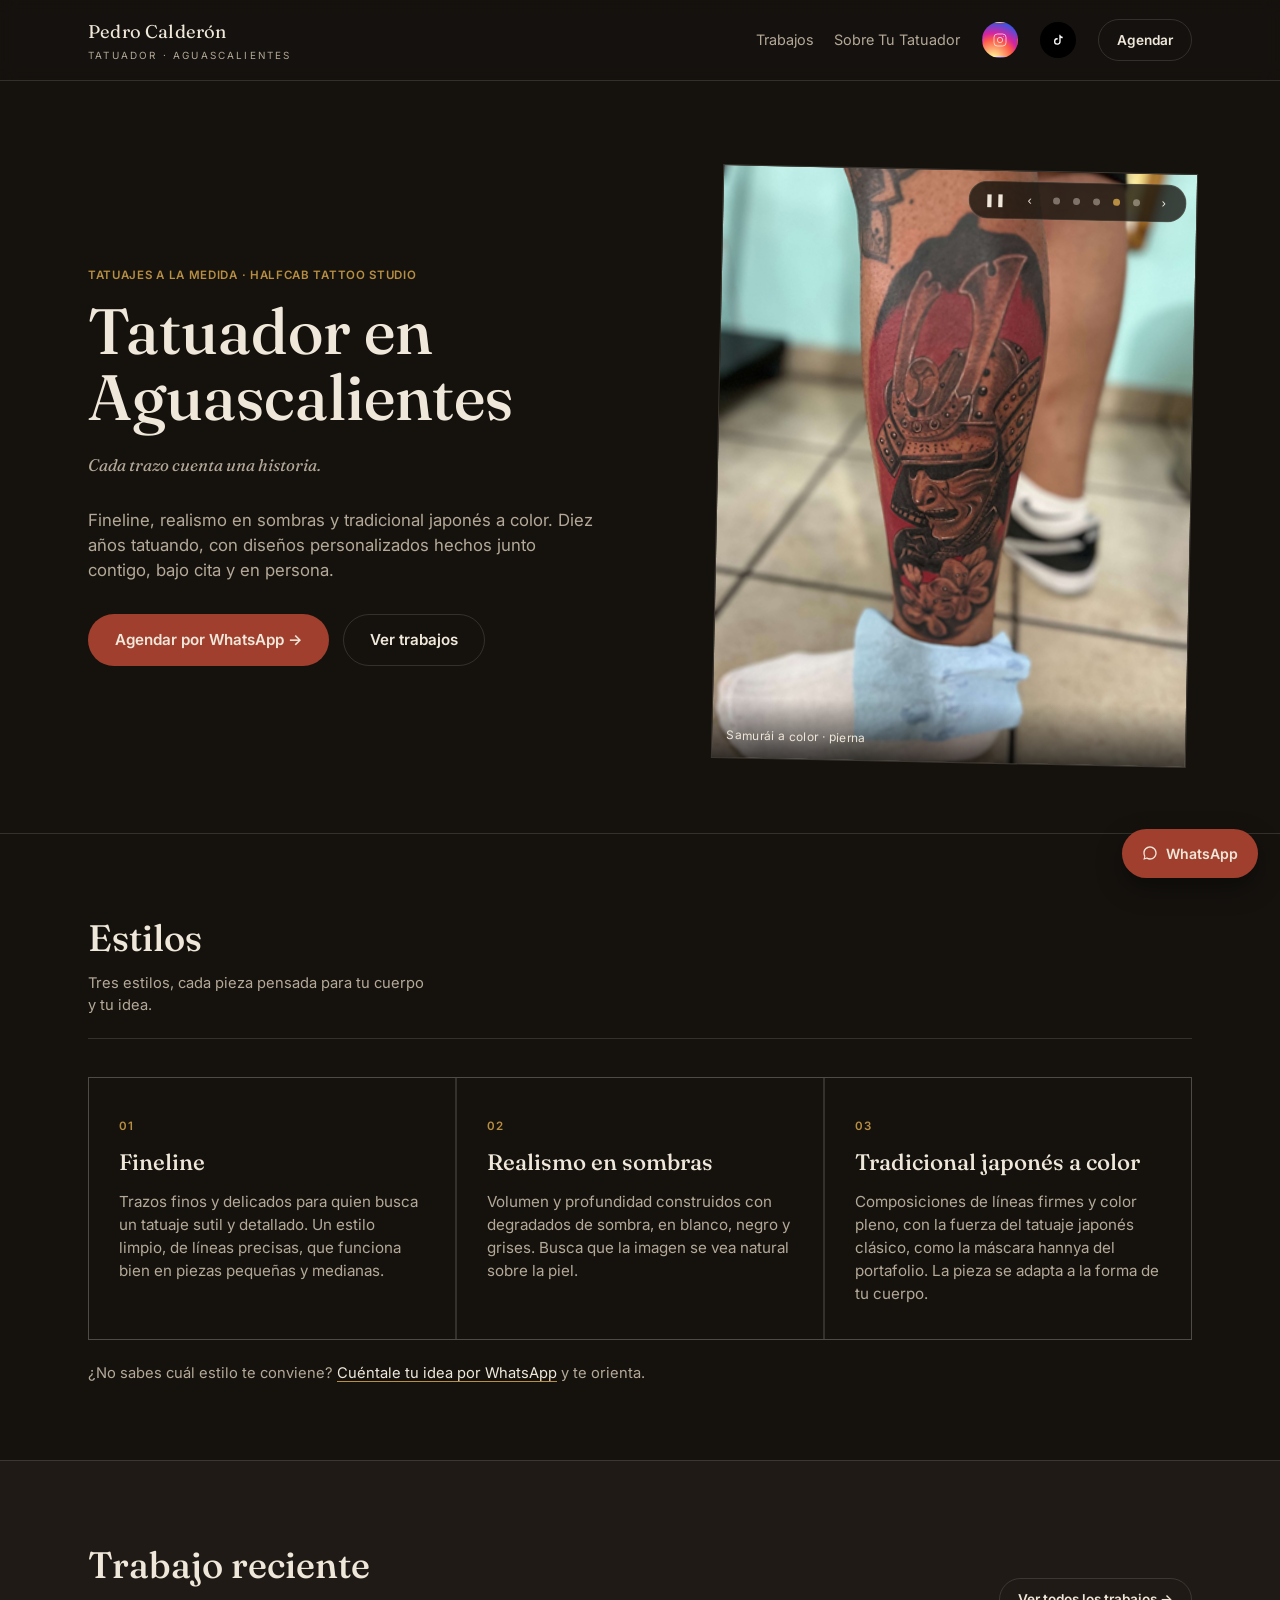
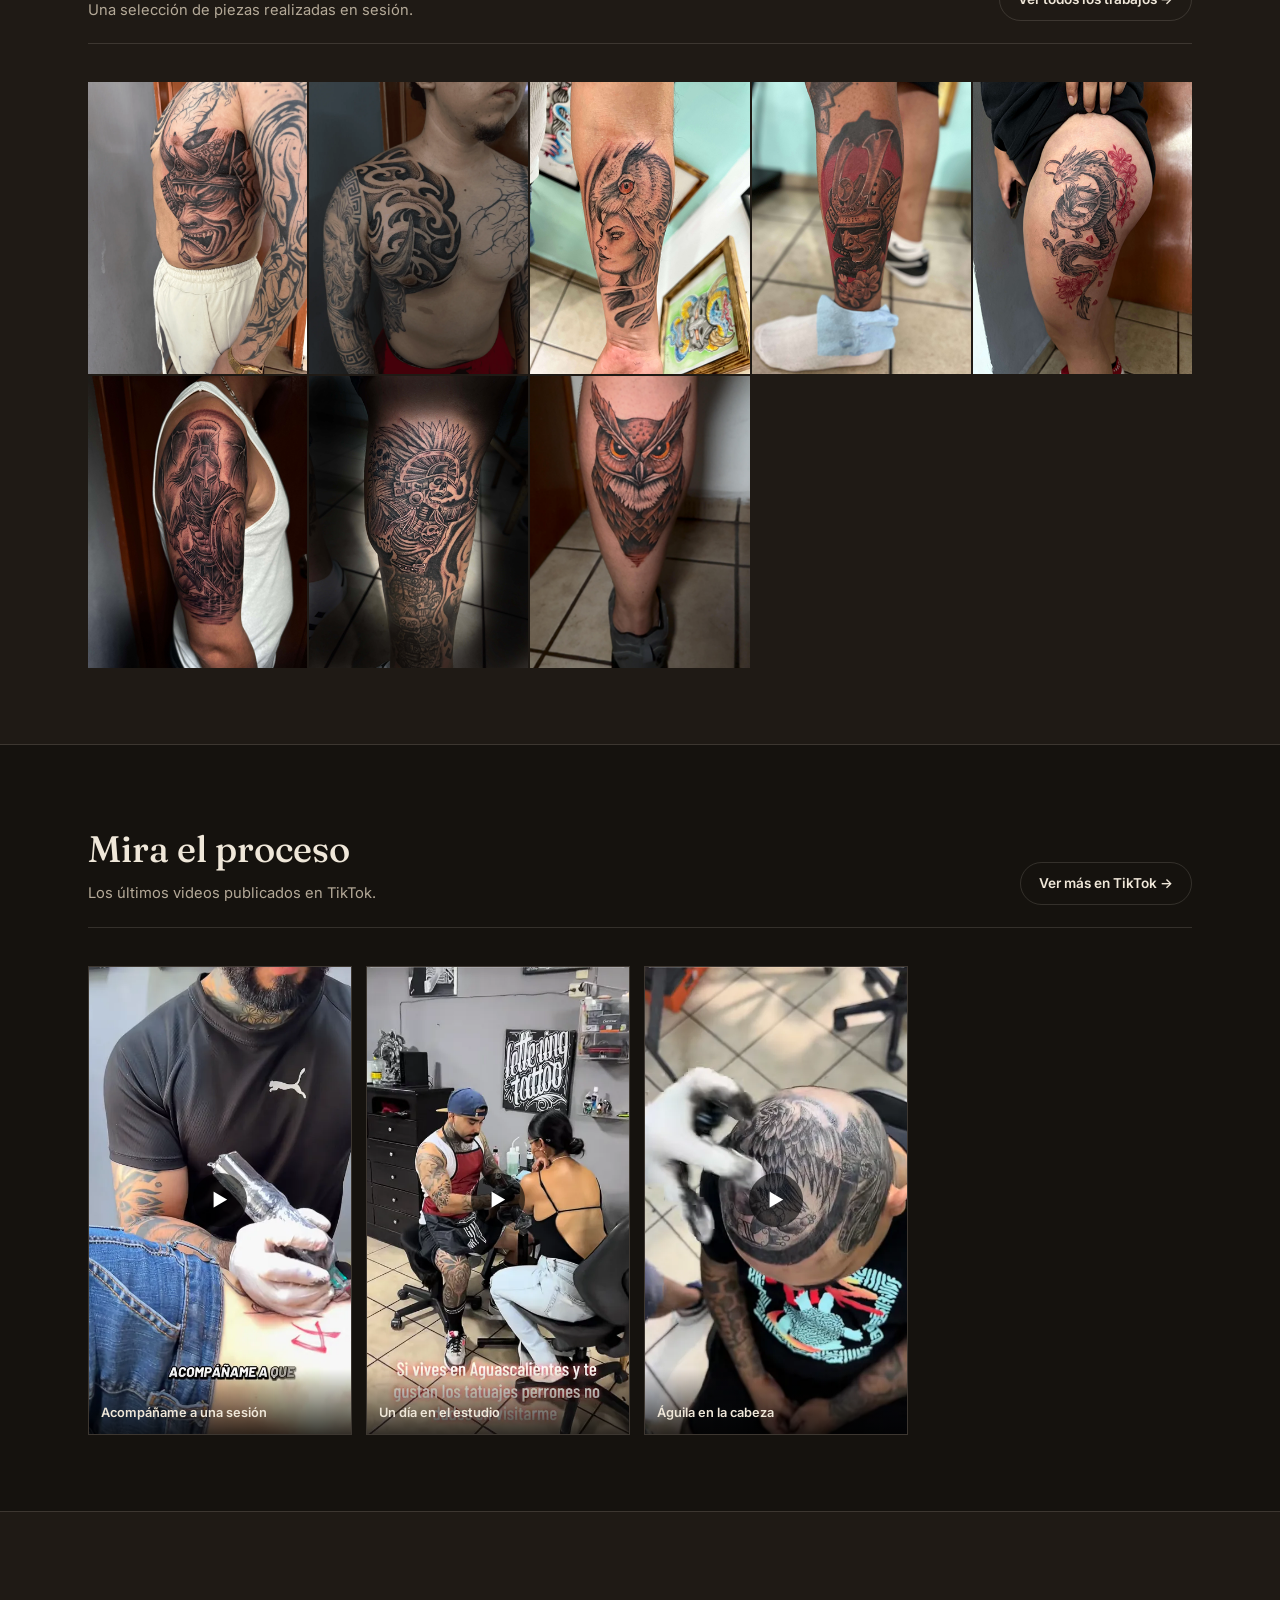
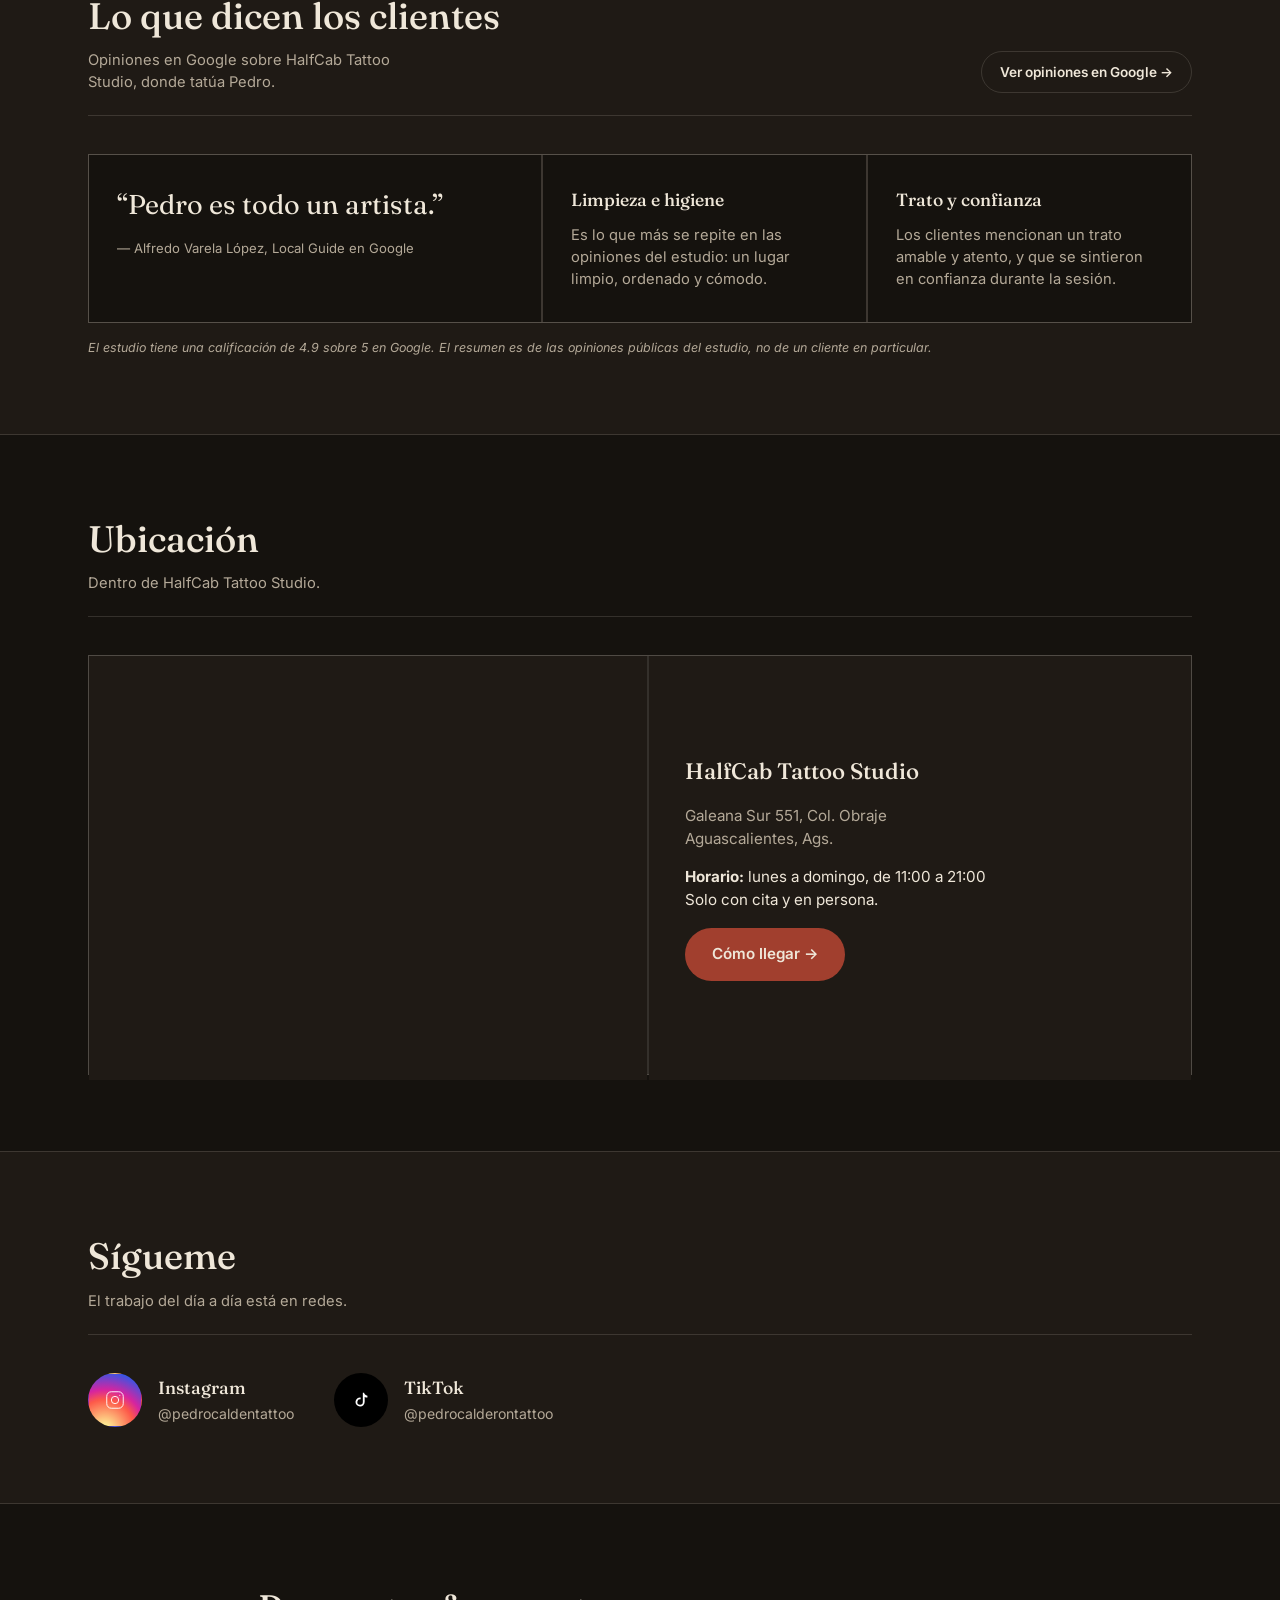
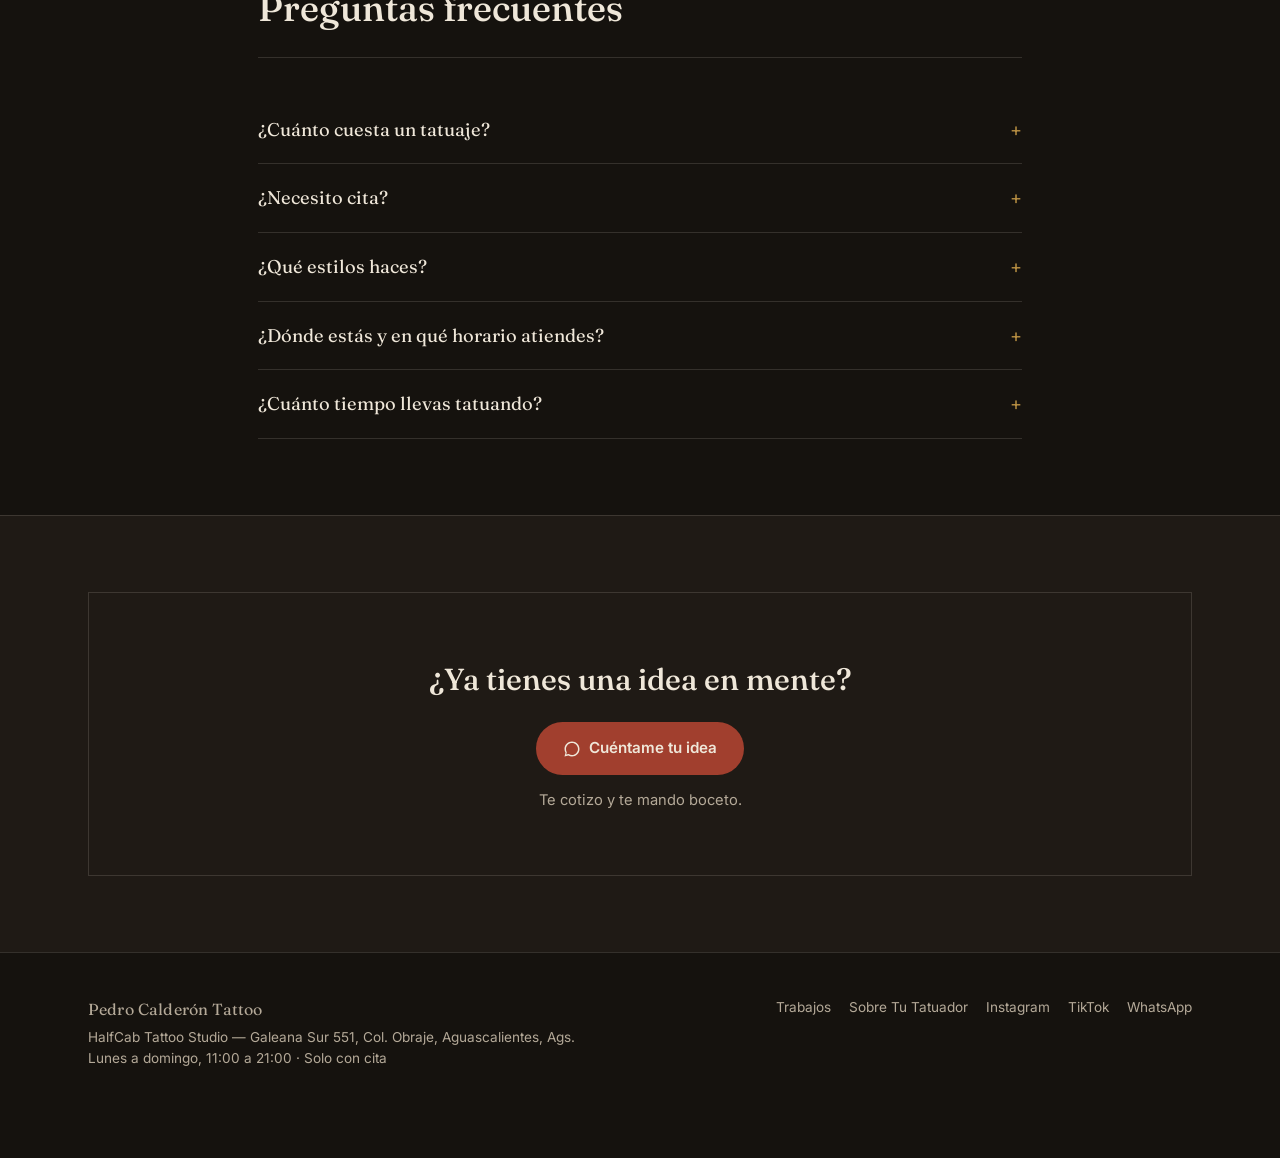
==== index.html @ 6c7c4045 "feat: fotos renombradas por estilo (realismo/color/japonés/tribal), portadas de TikTok y carrusel co" ====
<!DOCTYPE html>
<html lang="es-MX">
<head>
<meta charset="UTF-8">
<meta name="viewport" content="width=device-width, initial-scale=1.0">
<title>Tatuador en Aguascalientes | Pedro Calderón Tattoo</title>
<meta name="description" content="Pedro Calderón, tatuador en Aguascalientes con 10 años de experiencia. Fineline, realismo en sombras y tradicional japonés a color. Cotiza tu pieza por WhatsApp.">
<meta name="robots" content="index, follow">
<meta name="theme-color" content="#15120e">
<link rel="canonical" href="https://pedrocalderontattoo.com.mx/">
<link rel="preconnect" href="https://fonts.googleapis.com">
<link rel="preconnect" href="https://fonts.gstatic.com" crossorigin>
<link rel="preload" as="image" href="gallery/tatuaje-hannya-samurai-costilla-aguascalientes.webp" fetchpriority="high">
<link href="https://fonts.googleapis.com/css2?family=Fraunces:ital,opsz,wght@0,9..144,400;0,9..144,500;0,9..144,600;1,9..144,500&family=Inter:wght@400;500;600;700&display=swap" rel="stylesheet">
<link rel="stylesheet" href="style.css">

<meta property="og:locale" content="es_MX">
<meta property="og:site_name" content="Pedro Calderón Tattoo">
<meta property="og:title" content="Pedro Calderón Tattoo — Tatuador en Aguascalientes">
<meta property="og:description" content="Fineline, realismo en sombras y tradicional japonés a color. Diseños personalizados, cotiza por WhatsApp.">
<meta property="og:image" content="https://pedrocalderontattoo.com.mx/gallery/tatuaje-hannya-samurai-costilla-aguascalientes.webp">
<meta property="og:image:width" content="1400">
<meta property="og:image:height" content="1866">
<meta property="og:type" content="website">
<meta property="og:url" content="https://pedrocalderontattoo.com.mx/">
<meta name="twitter:card" content="summary_large_image">

<script type="application/ld+json">
{
  "@context": "https://schema.org",
  "@graph": [
    {
      "@type": "WebSite",
      "@id": "https://pedrocalderontattoo.com.mx/#website",
      "url": "https://pedrocalderontattoo.com.mx/",
      "name": "Pedro Calderón Tattoo",
      "inLanguage": "es-MX",
      "publisher": { "@id": "https://pedrocalderontattoo.com.mx/#negocio" }
    },
    {
      "@type": "Person",
      "@id": "https://pedrocalderontattoo.com.mx/#pedro",
      "name": "Pedro Calderón",
      "jobTitle": "Tatuador",
      "description": "Tatuador en Aguascalientes con 10 años de experiencia. Fineline, realismo en sombras y tradicional japonés a color.",
      "image": "https://pedrocalderontattoo.com.mx/gallery/tatuaje-hannya-samurai-costilla-aguascalientes.webp",
      "url": "https://pedrocalderontattoo.com.mx/",
      "telephone": "+52-449-199-5049",
      "knowsAbout": ["Tatuaje fineline", "Realismo en sombras", "Tatuaje tradicional japonés a color"],
      "worksFor": { "@id": "https://pedrocalderontattoo.com.mx/#negocio" },
      "sameAs": [
        "https://www.instagram.com/pedrocaldentattoo/",
        "https://www.tiktok.com/@pedrocalderontattoo"
      ]
    },
    {
      "@type": "TattooParlor",
      "@id": "https://pedrocalderontattoo.com.mx/#negocio",
      "name": "Pedro Calderón Tattoo",
      "url": "https://pedrocalderontattoo.com.mx/",
      "image": "https://pedrocalderontattoo.com.mx/gallery/tatuaje-hannya-samurai-costilla-aguascalientes.webp",
      "telephone": "+52-449-199-5049",
      "description": "Tatuajes personalizados bajo cita y en persona: fineline, realismo en sombras y tradicional japonés a color. Cada pieza se cotiza.",
      "address": {
        "@type": "PostalAddress",
        "streetAddress": "Galeana Sur 551, Col. Obraje",
        "addressLocality": "Aguascalientes",
        "addressRegion": "Ags.",
        "addressCountry": "MX"
      },
      "geo": { "@type": "GeoCoordinates", "latitude": 21.8721354, "longitude": -102.2977897 },
      "areaServed": { "@type": "City", "name": "Aguascalientes" },
      "openingHoursSpecification": [
        {
          "@type": "OpeningHoursSpecification",
          "dayOfWeek": ["Monday", "Tuesday", "Wednesday", "Thursday", "Friday", "Saturday", "Sunday"],
          "opens": "11:00",
          "closes": "21:00"
        }
      ],
      "containedInPlace": {
        "@type": "Place",
        "name": "HalfCab Tattoo Studio",
        "address": {
          "@type": "PostalAddress",
          "streetAddress": "Galeana Sur 551, Col. Obraje",
          "addressLocality": "Aguascalientes",
          "addressRegion": "Ags.",
          "addressCountry": "MX"
        }
      },
      "employee": { "@id": "https://pedrocalderontattoo.com.mx/#pedro" },
      "sameAs": [
        "https://www.instagram.com/pedrocaldentattoo/",
        "https://www.tiktok.com/@pedrocalderontattoo"
      ]
    },
    {
      "@type": "FAQPage",
      "mainEntity": [
        {
          "@type": "Question",
          "name": "¿Cuánto cuesta un tatuaje con Pedro Calderón?",
          "acceptedAnswer": { "@type": "Answer", "text": "Cada pieza se cotiza de forma individual según el diseño, el tamaño y la zona del cuerpo. Cuéntale tu idea por WhatsApp y recibes cotización y boceto." }
        },
        {
          "@type": "Question",
          "name": "¿Necesito cita para tatuarme?",
          "acceptedAnswer": { "@type": "Answer", "text": "Sí. Pedro trabaja bajo cita y en persona. Escríbele por WhatsApp para acordar la fecha." }
        },
        {
          "@type": "Question",
          "name": "¿Qué estilos de tatuaje hace?",
          "acceptedAnswer": { "@type": "Answer", "text": "Fineline, realismo en sombras y tradicional japonés a color." }
        },
        {
          "@type": "Question",
          "name": "¿Dónde está y cuál es el horario?",
          "acceptedAnswer": { "@type": "Answer", "text": "Tatúa dentro de HalfCab Tattoo Studio, en Galeana Sur 551, Col. Obraje, Aguascalientes. Horario de 11:00 a 21:00, de lunes a domingo, con cita." }
        },
        {
          "@type": "Question",
          "name": "¿Cuánto tiempo lleva tatuando Pedro?",
          "acceptedAnswer": { "@type": "Answer", "text": "10 años." }
        }
      ]
    }
  ]
}
</script>
</head>
<body>

<header>
  <div class="wrap">
    <nav>
      <a class="wordmark" href="/">Pedro Calderón<span>TATUADOR · AGUASCALIENTES</span></a>
      <div class="nav-links">
        <div class="nav-text-links">
          <a href="trabajos.html">Trabajos</a>
          <a href="sobre-tu-tatuador.html">Sobre Tu Tatuador</a>
        </div>
        <a class="icon-link ig" href="https://www.instagram.com/pedrocaldentattoo/" target="_blank" rel="noopener" aria-label="Instagram">
          <svg viewBox="0 0 24 24"><rect x="3" y="3" width="18" height="18" rx="5"/><circle cx="12" cy="12" r="4"/><circle cx="17.2" cy="6.8" r="0.6" fill="currentColor" stroke="none"/></svg>
        </a>
        <a class="icon-link tiktok" href="https://www.tiktok.com/@pedrocalderontattoo" target="_blank" rel="noopener" aria-label="TikTok">
          <svg viewBox="0 0 24 24"><path d="M14 4v10.2a3 3 0 1 1-2.4-2.94V9.2A5 5 0 1 0 16 14V8.6a6 6 0 0 0 3 .8V7.3a4 4 0 0 1-2.6-1.3A4 4 0 0 1 15.4 4H14z"/></svg>
        </a>
        <a class="btn ghost" href="#agendar" style="padding:10px 18px;font-size:0.85rem;">Agendar</a>
      </div>
    </nav>
  </div>
</header>

<main>

<section class="hero">
  <div class="wrap hero-grid">
    <div>
      <div class="eyebrow">TATUAJES A LA MEDIDA · HALFCAB TATTOO STUDIO</div>
      <h1>Tatuador en Aguascalientes</h1>
      <p class="hero-tag">Cada trazo cuenta una historia.</p>
      <p>Fineline, realismo en sombras y tradicional japonés a color. Diez años tatuando, con diseños personalizados hechos junto contigo, bajo cita y en persona.</p>
      <div class="hero-cta">
        <a class="btn" href="https://wa.me/524491995049?text=Hola%20Pedro%2C%20vi%20tu%20p%C3%A1gina%20y%20quiero%20agendar%20una%20cita" target="_blank" rel="noopener">Agendar por WhatsApp →</a>
        <a class="btn ghost" href="trabajos.html">Ver trabajos</a>
      </div>
    </div>

    <div class="hero-art carousel" id="hero-stage" role="region" aria-roledescription="carrusel" aria-label="Trabajos recientes de Pedro Calderón">
      <figure class="slide on">
        <img src="gallery/tatuaje-hannya-samurai-costilla-aguascalientes.webp" alt="Tatuaje de máscara hannya con casco samurái, por Pedro Calderón en Aguascalientes" width="1400" height="1866" fetchpriority="high" decoding="async">
        <figcaption>Hannya samurái · costillar</figcaption>
      </figure>
      <div class="car-ctrl" id="car-ctrl" hidden>
        <button type="button" id="car-toggle" aria-label="Pausar carrusel">❚❚</button>
        <button type="button" id="car-prev" aria-label="Foto anterior">‹</button>
        <span class="car-dots" id="car-dots"></span>
        <button type="button" id="car-next" aria-label="Foto siguiente">›</button>
      </div>
    </div>
  </div>
</section>

<section class="section" id="estilos" style="border-top:1px solid var(--line);">
  <div class="wrap">
    <div class="section-head">
      <div>
        <h2>Estilos</h2>
        <p>Tres estilos, cada pieza pensada para tu cuerpo y tu idea.</p>
      </div>
    </div>
    <div class="style-grid">
      <article class="style-card">
        <span class="style-num">01</span>
        <h3>Fineline</h3>
        <p>Trazos finos y delicados para quien busca un tatuaje sutil y detallado. Un estilo limpio, de líneas precisas, que funciona bien en piezas pequeñas y medianas.</p>
      </article>
      <article class="style-card">
        <span class="style-num">02</span>
        <h3>Realismo en sombras</h3>
        <p>Volumen y profundidad construidos con degradados de sombra, en blanco, negro y grises. Busca que la imagen se vea natural sobre la piel.</p>
      </article>
      <article class="style-card">
        <span class="style-num">03</span>
        <h3>Tradicional japonés a color</h3>
        <p>Composiciones de líneas firmes y color pleno, con la fuerza del tatuaje japonés clásico, como la máscara hannya del portafolio. La pieza se adapta a la forma de tu cuerpo.</p>
      </article>
    </div>
    <p class="style-note">¿No sabes cuál estilo te conviene? <a href="https://wa.me/524491995049?text=Hola%20Pedro%2C%20vi%20tu%20p%C3%A1gina%20y%20quiero%20agendar%20una%20cita" target="_blank" rel="noopener">Cuéntale tu idea por WhatsApp</a> y te orienta.</p>
  </div>
</section>

<section class="section" id="trabajo-reciente" style="background:var(--bg-alt);border-top:1px solid var(--line);border-bottom:1px solid var(--line);">
  <div class="wrap">
    <div class="section-head">
      <div>
        <h2>Trabajo reciente</h2>
        <p>Una selección de piezas realizadas en sesión.</p>
      </div>
      <a class="btn ghost" href="trabajos.html">Ver todos los trabajos →</a>
    </div>
    <div class="tiles" id="strip">
      <a class="tile" href="trabajos.html" data-file="gallery/tatuaje-hannya-samurai-costilla-aguascalientes.webp">
        <img src="gallery/tatuaje-hannya-samurai-costilla-aguascalientes.webp" alt="Tatuaje de máscara hannya con casco samurái en el costillar, realizado por Pedro Calderón, tatuador en Aguascalientes" width="1400" height="1866" loading="lazy" decoding="async">
      </a>
      <a class="tile" href="trabajos.html" data-file="gallery/tatuaje-tribal-hombro-pecho-aguascalientes.webp">
        <img src="gallery/tatuaje-tribal-hombro-pecho-aguascalientes.webp" alt="Tatuaje tribal blackwork en hombro y pecho, realizado por Pedro Calderón, tatuador en Aguascalientes" width="1400" height="1866" loading="lazy" decoding="async">
      </a>
    </div>
  </div>
</section>

<section class="section" id="proceso">
  <div class="wrap">
    <div class="section-head">
      <div>
        <h2>Mira el proceso</h2>
        <p>Los últimos videos publicados en TikTok.</p>
      </div>
      <a class="btn ghost" href="https://www.tiktok.com/@pedrocalderontattoo" target="_blank" rel="noopener">Ver más en TikTok →</a>
    </div>
    <div class="vids" id="vids">
      <a class="vid vid-empty" href="https://www.tiktok.com/@pedrocalderontattoo" target="_blank" rel="noopener"><span class="vid-ph">Próximamente</span><b>Último video en TikTok</b></a>
      <a class="vid vid-empty" href="https://www.tiktok.com/@pedrocalderontattoo" target="_blank" rel="noopener"><span class="vid-ph">Próximamente</span><b>Último video en TikTok</b></a>
      <a class="vid vid-empty" href="https://www.tiktok.com/@pedrocalderontattoo" target="_blank" rel="noopener"><span class="vid-ph">Próximamente</span><b>Último video en TikTok</b></a>
    </div>
  </div>
</section>

<section class="section" id="resenas" style="background:var(--bg-alt);border-top:1px solid var(--line);border-bottom:1px solid var(--line);">
  <div class="wrap">
    <div class="section-head">
      <div>
        <h2>Lo que dicen los clientes</h2>
        <p>Opiniones en Google sobre HalfCab Tattoo Studio, donde tatúa Pedro.</p>
      </div>
      <a class="btn ghost" href="https://www.google.com/maps?q=HALFCAB+TATTOO+STUDIO,21.8721354,-102.2977897" target="_blank" rel="noopener">Ver opiniones en Google →</a>
    </div>
    <div class="reviews">
      <blockquote class="review review-main">
        <p>“Pedro es todo un artista.”</p>
        <footer>— Alfredo Varela López, Local Guide en Google</footer>
      </blockquote>
      <div class="review review-sum">
        <h3>Limpieza e higiene</h3>
        <p>Es lo que más se repite en las opiniones del estudio: un lugar limpio, ordenado y cómodo.</p>
      </div>
      <div class="review review-sum">
        <h3>Trato y confianza</h3>
        <p>Los clientes mencionan un trato amable y atento, y que se sintieron en confianza durante la sesión.</p>
      </div>
    </div>
    <p class="review-note">El estudio tiene una calificación de 4.9 sobre 5 en Google. El resumen es de las opiniones públicas del estudio, no de un cliente en particular.</p>
  </div>
</section>

<section class="section" id="ubicacion">
  <div class="wrap">
    <div class="section-head">
      <div>
        <h2>Ubicación</h2>
        <p>Dentro de HalfCab Tattoo Studio.</p>
      </div>
    </div>
    <div class="location-grid">
      <div class="location-map">
        <iframe src="https://www.google.com/maps?q=HALFCAB+TATTOO+STUDIO,21.8721354,-102.2977897&z=18&output=embed" loading="lazy" referrerpolicy="no-referrer-when-downgrade" title="Ubicación de HalfCab Tattoo Studio, Galeana Sur 551, Aguascalientes"></iframe>
      </div>
      <div class="location-info">
        <h3>HalfCab Tattoo Studio</h3>
        <p>Galeana Sur 551, Col. Obraje<br>Aguascalientes, Ags.</p>
        <p class="hours"><b>Horario:</b> lunes a domingo, de 11:00 a 21:00<br>Solo con cita y en persona.</p>
        <a class="btn" href="https://www.google.com/maps/dir/?api=1&destination=21.8721354,-102.2977897" target="_blank" rel="noopener">Cómo llegar →</a>
      </div>
    </div>
  </div>
</section>

<section class="section" style="background:var(--bg-alt);border-top:1px solid var(--line);border-bottom:1px solid var(--line);">
  <div class="wrap">
    <div class="section-head">
      <div>
        <h2>Sígueme</h2>
        <p>El trabajo del día a día está en redes.</p>
      </div>
    </div>
    <div class="social-simple-grid">
      <a class="social-simple" href="https://www.instagram.com/pedrocaldentattoo/" target="_blank" rel="noopener">
        <span class="icon-link ig" aria-hidden="true">
          <svg viewBox="0 0 24 24"><rect x="3" y="3" width="18" height="18" rx="5"/><circle cx="12" cy="12" r="4"/><circle cx="17.2" cy="6.8" r="0.6" fill="currentColor" stroke="none"/></svg>
        </span>
        <span class="social-simple-label"><b>Instagram</b><span>@pedrocaldentattoo</span></span>
      </a>
      <a class="social-simple" href="https://www.tiktok.com/@pedrocalderontattoo" target="_blank" rel="noopener">
        <span class="icon-link tiktok" aria-hidden="true">
          <svg viewBox="0 0 24 24"><path d="M14 4v10.2a3 3 0 1 1-2.4-2.94V9.2A5 5 0 1 0 16 14V8.6a6 6 0 0 0 3 .8V7.3a4 4 0 0 1-2.6-1.3A4 4 0 0 1 15.4 4H14z"/></svg>
        </span>
        <span class="social-simple-label"><b>TikTok</b><span>@pedrocalderontattoo</span></span>
      </a>
    </div>
  </div>
</section>

<section class="section" id="preguntas">
  <div class="wrap faq-wrap">
    <div class="section-head">
      <div>
        <h2>Preguntas frecuentes</h2>
      </div>
    </div>
    <details class="faq">
      <summary>¿Cuánto cuesta un tatuaje?</summary>
      <p>Cada pieza se cotiza de forma individual, según el diseño, el tamaño y la zona del cuerpo. Cuéntame tu idea por WhatsApp y te mando cotización y boceto.</p>
    </details>
    <details class="faq">
      <summary>¿Necesito cita?</summary>
      <p>Sí. Trabajo bajo cita y en persona. Escríbeme por WhatsApp para acordar la fecha.</p>
    </details>
    <details class="faq">
      <summary>¿Qué estilos haces?</summary>
      <p>Fineline, realismo en sombras y tradicional japonés a color.</p>
    </details>
    <details class="faq">
      <summary>¿Dónde estás y en qué horario atiendes?</summary>
      <p>Tatúo dentro de HalfCab Tattoo Studio, en Galeana Sur 551, Col. Obraje, Aguascalientes. El horario es de 11:00 a 21:00, de lunes a domingo, con cita.</p>
    </details>
    <details class="faq">
      <summary>¿Cuánto tiempo llevas tatuando?</summary>
      <p>Diez años.</p>
    </details>
  </div>
</section>

<section class="section" id="agendar" style="background:var(--bg-alt);border-top:1px solid var(--line);">
  <div class="wrap">
    <div class="cta-band">
      <h3>¿Ya tienes una idea en mente?</h3>
      <a class="btn" href="https://wa.me/524491995049?text=Hola%20Pedro%2C%20vi%20tu%20p%C3%A1gina%20y%20quiero%20agendar%20una%20cita" target="_blank" rel="noopener">
        <svg width="18" height="18" viewBox="0 0 24 24" fill="currentColor"><path d="M12 2C6.48 2 2 6.48 2 12c0 1.85.5 3.58 1.36 5.08L2 22l5.1-1.34A9.94 9.94 0 0 0 12 22c5.52 0 10-4.48 10-10S17.52 2 12 2zm0 18c-1.6 0-3.1-.44-4.38-1.2l-.31-.19-3.03.8.81-2.95-.2-.3A7.94 7.94 0 0 1 4 12c0-4.41 3.59-8 8-8s8 3.59 8 8-3.59 8-8 8z"/></svg>
        Cuéntame tu idea
      </a>
      <p class="cta-note">Te cotizo y te mando boceto.</p>
    </div>
  </div>
</section>

</main>

<footer>
  <div class="wrap foot-grid">
    <div>
      <div class="wordmark" style="font-size:1rem;">Pedro Calderón Tattoo</div>
      <p style="margin:6px 0 0;">HalfCab Tattoo Studio — Galeana Sur 551, Col. Obraje, Aguascalientes, Ags.<br>Lunes a domingo, 11:00 a 21:00 · Solo con cita</p>
    </div>
    <div class="foot-links">
      <a href="trabajos.html">Trabajos</a>
      <a href="sobre-tu-tatuador.html">Sobre Tu Tatuador</a>
      <a href="https://www.instagram.com/pedrocaldentattoo/" target="_blank" rel="noopener">Instagram</a>
      <a href="https://www.tiktok.com/@pedrocalderontattoo" target="_blank" rel="noopener">TikTok</a>
      <a href="https://wa.me/524491995049" target="_blank" rel="noopener">WhatsApp</a>
    </div>
  </div>
</footer>

<a class="fab" href="https://wa.me/524491995049?text=Hola%20Pedro%2C%20vi%20tu%20p%C3%A1gina%20y%20quiero%20agendar%20una%20cita" target="_blank" rel="noopener">
  <svg width="16" height="16" viewBox="0 0 24 24" fill="currentColor"><path d="M12 2C6.48 2 2 6.48 2 12c0 1.85.5 3.58 1.36 5.08L2 22l5.1-1.34A9.94 9.94 0 0 0 12 22c5.52 0 10-4.48 10-10S17.52 2 12 2zm0 18c-1.6 0-3.1-.44-4.38-1.2l-.31-.19-3.03.8.81-2.95-.2-.3A7.94 7.94 0 0 1 4 12c0-4.41 3.59-8 8-8s8 3.59 8 8-3.59 8-8 8z"/></svg>
  WhatsApp
</a>

<script>document.getElementById('hero-stage').classList.add('pending');</script>
<script>
(function () {
  var FIRST = 'gallery/tatuaje-hannya-samurai-costilla-aguascalientes.webp';
  var MAX_SLIDES = 5;      // 1 fija en el HTML + hasta 4 al azar desde gallery.json
  var INTERVAL = 5500;

  function esc(s) {
    return String(s == null ? '' : s).replace(/&/g, '&amp;').replace(/"/g, '&quot;').replace(/</g, '&lt;').replace(/>/g, '&gt;');
  }
  function shuffle(a) {
    for (var i = a.length - 1; i > 0; i--) {
      var j = Math.floor(Math.random() * (i + 1));
      var t = a[i]; a[i] = a[j]; a[j] = t;
    }
    return a;
  }

  /* ---------- Carrusel ---------- */
  function initCarousel(imgs) {
    var stage = document.getElementById('hero-stage');
    var ctrl = document.getElementById('car-ctrl');
    if (!stage || !ctrl) return;
    var slides = [stage.querySelector('.slide')];
    shuffle(imgs.filter(function (i) { return i.file !== FIRST && (!i.w || !i.h || i.w / i.h >= 0.7); })).slice(0, MAX_SLIDES - 1).forEach(function (it) {
      var f = document.createElement('figure');
      f.className = 'slide';
      f.setAttribute('aria-hidden', 'true');
      f.innerHTML = '<img src="' + esc(it.file) + '" alt="' + esc(it.alt) + '" decoding="async">' +
        (it.caption ? '<figcaption>' + esc(it.caption) + '</figcaption>' : '');
      stage.insertBefore(f, ctrl);
      slides.push(f);
    });
    if (slides.length < 2) return;           // con una sola foto no hay controles

    var idx = 0, timer = null, userPaused = false, hovering = false;
    var reduced = window.matchMedia && window.matchMedia('(prefers-reduced-motion: reduce)').matches;
    if (reduced) userPaused = true;
    var dotsBox = document.getElementById('car-dots');
    var toggle = document.getElementById('car-toggle');

    slides.forEach(function (_, i) {
      var b = document.createElement('button');
      b.type = 'button';
      b.setAttribute('aria-label', 'Ir a la foto ' + (i + 1));
      b.addEventListener('click', function () { show(i); });
      dotsBox.appendChild(b);
    });
    var dots = dotsBox.children;

    function show(n) {
      idx = (n + slides.length) % slides.length;
      slides.forEach(function (s, i) {
        s.classList.toggle('on', i === idx);
        s.setAttribute('aria-hidden', i === idx ? 'false' : 'true');
        dots[i].classList.toggle('on', i === idx);
      });
    }
    function tick() { if (!userPaused && !hovering) show(idx + 1); }
    function syncToggle() {
      toggle.textContent = userPaused ? '▶' : '❚❚';
      toggle.setAttribute('aria-label', userPaused ? 'Reanudar carrusel' : 'Pausar carrusel');
    }

    document.getElementById('car-prev').addEventListener('click', function () { show(idx - 1); });
    document.getElementById('car-next').addEventListener('click', function () { show(idx + 1); });
    toggle.addEventListener('click', function () { userPaused = !userPaused; syncToggle(); });
    stage.addEventListener('mouseenter', function () { hovering = true; });
    stage.addEventListener('mouseleave', function () { hovering = false; });
    stage.addEventListener('focusin', function () { hovering = true; });
    stage.addEventListener('focusout', function () { hovering = false; });

    ctrl.hidden = false;
    show(Math.floor(Math.random() * slides.length));   // cada visita arranca con una foto distinta
    syncToggle();
    timer = setInterval(tick, INTERVAL);
  }

  /* ---------- Tira de trabajo reciente ---------- */
  function initStrip(imgs) {
    var strip = document.getElementById('strip');
    if (!strip) return;
    var have = {};
    [].forEach.call(strip.querySelectorAll('[data-file]'), function (el) { have[el.getAttribute('data-file')] = true; });
    var room = 8 - Object.keys(have).length;
    imgs.filter(function (i) { return !have[i.file]; }).slice(0, Math.max(room, 0)).forEach(function (it) {
      var a = document.createElement('a');
      a.className = 'tile';
      a.href = 'trabajos.html';
      a.setAttribute('data-file', it.file);
      a.innerHTML = '<img src="' + esc(it.file) + '" alt="' + esc(it.alt) + '" loading="lazy" decoding="async">';
      strip.appendChild(a);
    });
  }

  var stageEl = document.getElementById('hero-stage');
  function reveal() { stageEl.classList.remove('pending'); }
  var revealTimer = setTimeout(reveal, 900);      // si gallery.json tarda, se muestra la foto fija
  fetch('gallery.json')
    .then(function (r) { return r.json(); })
    .then(function (items) {
      var imgs = (items || []).filter(function (i) { return i.type === 'image'; });
      initCarousel(imgs);
      initStrip(imgs);
    })
    .catch(function () {})
    .then(function () { clearTimeout(revealTimer); reveal(); });

  /* ---------- Mira el proceso (videos.json) ---------- */
  fetch('videos.json')
    .then(function (r) { return r.json(); })
    .then(function (items) {
      var ok = (items || []).filter(function (v) {
        return v && /^https:\/\/(www\.|vm\.|vt\.)?tiktok\.com\//.test(v.url || '');
      }).slice(0, 3);
      if (!ok.length) return;                // si no hay enlaces, se quedan los 3 marcadores
      document.getElementById('vids').innerHTML = ok.map(function (v) {
        var thumb = v.thumb
          ? '<img src="' + esc(v.thumb) + '" alt="' + esc(v.alt || v.title || 'Video de proceso en TikTok') + '" loading="lazy" decoding="async">'
          : '<span class="vid-ph">TikTok</span>';
        return '<a class="vid" href="' + esc(v.url) + '" target="_blank" rel="noopener">' + thumb +
          '<span class="play" aria-hidden="true">▶</span><b>' + esc(v.title || 'Ver en TikTok') + '</b></a>';
      }).join('');
    })
    .catch(function () {});
})();
</script>

</body>
</html>
---- style.css ----
:root{
  --bg:#15120e;
  --bg-alt:#1f1a15;
  --ink:#efe7d9;
  --ink-dim:#b4a998;
  --accent:#a13f2e;
  --accent-soft:#c05a44;
  --brass:#b78e42;
  --line:rgba(239,231,217,0.14);
  --font-display:'Fraunces', Georgia, 'Times New Roman', serif;
  --font-body:'Inter', -apple-system, BlinkMacSystemFont, 'Segoe UI', Roboto, sans-serif;
}
@media (prefers-color-scheme: dark){
  :root:not([data-theme="light"]){
    --bg:#15120e; --bg-alt:#1f1a15; --ink:#efe7d9; --ink-dim:#b4a998;
    --accent:#a13f2e; --accent-soft:#c05a44; --brass:#b78e42; --line:rgba(239,231,217,0.14);
  }
}
:root[data-theme="dark"]{
  --bg:#15120e; --bg-alt:#1f1a15; --ink:#efe7d9; --ink-dim:#b4a998;
  --accent:#a13f2e; --accent-soft:#c05a44; --brass:#b78e42; --line:rgba(239,231,217,0.14);
}
*{box-sizing:border-box;}
html{scroll-behavior:smooth;}
body{
  margin:0;
  background:var(--bg);
  color:var(--ink);
  font-family:var(--font-body);
  line-height:1.5;
  overflow-x:hidden;
}
img,svg,video{max-width:100%;display:block;}
a{color:inherit;}
.wrap{max-width:1160px;margin:0 auto;padding:0 28px;}
.eyebrow{
  font-size:0.72rem;
  letter-spacing:0.06em;
  color:var(--brass);
  font-weight:600;
}
h1,h2,h3{font-family:var(--font-display);font-weight:500;margin:0;color:var(--ink);}
.btn{
  display:inline-flex;
  align-items:center;
  gap:8px;
  padding:14px 26px;
  border-radius:999px;
  background:var(--accent);
  color:var(--ink);
  text-decoration:none;
  font-weight:600;
  font-size:0.95rem;
  border:1px solid transparent;
  transition:background .2s ease, transform .2s ease;
}
.btn:hover{background:var(--accent-soft);transform:translateY(-1px);}
.btn.ghost{
  background:transparent;
  border:1px solid var(--line);
  color:var(--ink);
}
.btn.ghost:hover{border-color:var(--brass);}
.btn svg{width:18px;height:18px;}

/* NAV */
header{
  position:sticky;top:0;z-index:40;
  background:rgba(21,18,14,0.86);
  backdrop-filter:blur(8px);
  border-bottom:1px solid var(--line);
}
nav{
  display:flex;align-items:center;justify-content:space-between;
  padding:18px 0;flex-wrap:wrap;gap:14px;
}
.wordmark{
  font-family:var(--font-display);
  font-size:1.15rem;
  letter-spacing:0.01em;
  text-decoration:none;
}
.wordmark span{display:block;font-family:var(--font-body);font-size:0.62rem;letter-spacing:0.22em;color:var(--ink-dim);margin-top:2px;}
.nav-links{display:flex;align-items:center;gap:22px;flex-wrap:wrap;}
.nav-text-links{display:flex;gap:20px;align-items:center;}
.nav-text-links a{text-decoration:none;font-size:0.9rem;color:var(--ink-dim);transition:color .2s ease;}
.nav-text-links a:hover,.nav-text-links a.active{color:var(--ink);}
.icon-link{
  width:36px;height:36px;border:1px solid var(--line);border-radius:50%;
  display:flex;align-items:center;justify-content:center;
  text-decoration:none;transition:border-color .2s ease;
}
.icon-link:hover{border-color:var(--brass);}
.icon-link svg{width:16px;height:16px;stroke:var(--ink);fill:none;}

/* Brand-colored platform buttons */
.icon-link.ig{
  border-color:transparent;
  background:radial-gradient(circle at 30% 107%, #fdf497 0%, #fdf497 5%, #fd5949 45%, #d6249f 60%, #285aeb 90%);
}
.icon-link.ig svg{stroke:#fff;}
.icon-link.ig svg circle[fill="currentColor"]{fill:#fff;}
.icon-link.tiktok{
  border-color:transparent;
  background:#000;
}
.icon-link.tiktok svg{stroke:none;fill:#fff;}
.icon-link.ig:hover,.icon-link.tiktok:hover{border-color:transparent;transform:translateY(-1px);}

/* HERO (home) */
.hero{
  padding:88px 0 70px;
  position:relative;
}
.hero-grid{
  display:grid;
  grid-template-columns:1.1fr 0.9fr;
  gap:48px;
  align-items:center;
}
.hero h1{
  font-size:clamp(2.6rem,5vw,4.1rem);
  line-height:1.04;
  margin:14px 0 22px;
}
.hero p{
  color:var(--ink-dim);
  font-size:1.05rem;
  max-width:46ch;
  margin:0 0 30px;
}
.hero-cta{display:flex;gap:14px;flex-wrap:wrap;}
.hero-art{
  position:relative;
  aspect-ratio:4/5;
  background:var(--bg-alt);
  border:1px solid var(--line);
  transform:rotate(1.2deg);
  overflow:hidden;
}
.hero-art img{width:100%;height:100%;object-fit:cover;}

/* PAGE HEAD (Trabajos / Sobre Tu Tatuador) */
.page-head{padding:64px 0 40px;border-bottom:1px solid var(--line);}
.page-head h1{font-size:clamp(2.2rem,4vw,3.2rem);margin:12px 0 0;}
.page-head p{color:var(--ink-dim);max-width:56ch;margin:16px 0 0;font-size:1rem;}

/* SECTION HEADS */
.section{padding:76px 0;}
.section-head{
  display:flex;justify-content:space-between;align-items:flex-end;
  gap:20px;margin-bottom:38px;border-bottom:1px solid var(--line);padding-bottom:22px;
}
.section-head h2{font-size:clamp(1.7rem,3vw,2.3rem);}
.section-head p{color:var(--ink-dim);max-width:38ch;font-size:0.92rem;margin:6px 0 0;}

/* GALLERY — masonry via CSS columns, fed from gallery.json */
.gallery{
  column-count:2;
  column-gap:2px;
}
@media (min-width:700px){
  .gallery{column-count:3;}
}
.g-item{
  break-inside:avoid;
  margin-bottom:2px;
  position:relative;
  overflow:hidden;
  background:var(--bg-alt);
}
.g-item img,.g-item video{
  width:100%;
  height:auto;
  display:block;
  transition:transform .35s ease;
}
.g-item:hover img,.g-item:hover video{transform:scale(1.035);}
.g-item .cap{
  position:absolute;bottom:0;left:0;right:0;
  padding:22px 12px 10px;
  font-size:0.7rem;color:var(--ink);letter-spacing:0.03em;
  background:linear-gradient(to top, rgba(0,0,0,0.65), transparent);
  opacity:0;transition:opacity .25s ease;
}
.g-item:hover .cap{opacity:1;}
.gallery-note{
  margin-top:16px;font-size:0.8rem;color:var(--ink-dim);font-style:italic;
}
.gallery-empty{
  color:var(--ink-dim);font-size:0.9rem;padding:40px 0;text-align:center;
  border:1px dashed var(--line);
}

/* ABOUT / SOBRE TU TATUADOR */
.about-grid{
  display:grid;grid-template-columns:0.85fr 1.15fr;gap:52px;align-items:center;
}
.about-art{
  aspect-ratio:3/4;background:var(--bg-alt);border:1px solid var(--line);
  overflow:hidden;
}
.about-art img{width:100%;height:100%;object-fit:cover;}
.about p{color:var(--ink-dim);font-size:1rem;max-width:52ch;}
.stat-row{display:flex;gap:36px;margin-top:30px;flex-wrap:wrap;}
.stat b{display:block;font-family:var(--font-display);font-size:2rem;color:var(--ink);}
.stat span{font-size:0.75rem;color:var(--ink-dim);letter-spacing:0.03em;}

/* UBICACIÓN */
.location-grid{
  display:grid;grid-template-columns:1fr 1fr;gap:2px;background:var(--line);
  border:1px solid var(--line);
}
.location-map{aspect-ratio:4/3;background:var(--bg-alt);}
.location-map iframe{width:100%;height:100%;border:0;filter:grayscale(0.25) contrast(1.05);}
.location-info{background:var(--bg-alt);padding:36px;display:flex;flex-direction:column;justify-content:center;gap:16px;}
.location-info h3{font-size:1.4rem;font-weight:500;}
.location-info p{color:var(--ink-dim);font-size:0.95rem;margin:0;}
.location-info .btn{width:fit-content;}

/* SÍGUEME — simplified: icon + link + handle only */
.social-simple-grid{display:flex;gap:40px;flex-wrap:wrap;}
.social-simple{display:flex;align-items:center;gap:16px;text-decoration:none;}
.social-simple .icon-link{width:54px;height:54px;flex-shrink:0;}
.social-simple .icon-link svg{width:22px;height:22px;}
.social-simple-label b{display:block;font-family:var(--font-display);font-size:1.1rem;font-weight:500;}
.social-simple-label span{display:block;color:var(--ink-dim);font-size:0.88rem;margin-top:2px;}
.social-simple:hover .icon-link{border-color:var(--brass);}
.social-simple:hover .social-simple-label b{color:var(--brass);}
.social-simple:hover .icon-link.ig,.social-simple:hover .icon-link.tiktok{border-color:transparent;filter:brightness(1.08);}

/* CÓMO AGENDAR — simplified CTA band, no step boxes */
.cta-band{
  margin-top:0;padding:64px 40px;background:var(--bg-alt);border:1px solid var(--line);
  display:flex;flex-direction:column;align-items:center;text-align:center;gap:20px;
}
.cta-band h3{font-size:clamp(1.5rem,3vw,1.9rem);max-width:28ch;}
.cta-note{color:var(--ink-dim);font-size:0.92rem;margin:-6px 0 0;}

footer{border-top:1px solid var(--line);padding:44px 0 90px;}
.foot-grid{display:flex;justify-content:space-between;flex-wrap:wrap;gap:24px;font-size:0.85rem;color:var(--ink-dim);}
.foot-grid a{text-decoration:none;}
.foot-grid a:hover{color:var(--ink);}
.foot-links{display:flex;gap:18px;flex-wrap:wrap;}

.fab{
  position:fixed;bottom:22px;right:22px;z-index:50;
  background:var(--accent);color:var(--ink);border-radius:999px;
  padding:14px 20px;text-decoration:none;font-weight:600;font-size:0.88rem;
  display:flex;align-items:center;gap:8px;
  box-shadow:0 10px 26px rgba(0,0,0,0.4);
}
.fab:hover{background:var(--accent-soft);}

@media (max-width:860px){
  .hero-grid,.about-grid{grid-template-columns:1fr;}
  .hero-art{order:-1;}
  .location-grid{grid-template-columns:1fr;}
  .social-simple-grid{gap:26px;}
}

/* ===== Nuevo diseño: carrusel, estilos, tira de trabajos, TikTok, reseñas, FAQ ===== */
.hero-tag{
  font-family:var(--font-display);font-style:italic;font-size:1.35rem;
  color:var(--brass);margin:0 0 14px;max-width:none;
}

/* Carrusel */
.carousel{position:relative;}
.carousel .slide{
  position:absolute;inset:0;margin:0;opacity:0;
  transition:opacity .7s ease;
}
.carousel .slide.on{opacity:1;z-index:1;}
.carousel .slide figcaption{
  position:absolute;left:0;right:0;bottom:0;
  padding:30px 14px 12px;font-size:0.74rem;letter-spacing:0.03em;color:var(--ink);
  background:linear-gradient(to top, rgba(0,0,0,0.7), transparent);
}
.car-ctrl{
  position:absolute;top:10px;right:10px;z-index:3;
  display:flex;align-items:center;gap:4px;
  background:rgba(21,18,14,0.78);border:1px solid var(--line);
  border-radius:999px;padding:4px 8px;
}
.car-ctrl[hidden]{display:none;}
.car-ctrl button{
  background:none;border:0;color:var(--ink);cursor:pointer;
  min-width:28px;height:28px;border-radius:50%;font-size:0.8rem;line-height:1;
}
.car-ctrl button:hover{color:var(--brass);}
.car-ctrl button:focus-visible{outline:2px solid var(--brass);outline-offset:1px;}
.car-dots{display:flex;gap:2px;align-items:center;}
.car-dots button{min-width:18px;height:18px;position:relative;}
.car-dots button::after{
  content:"";position:absolute;left:50%;top:50%;width:7px;height:7px;
  transform:translate(-50%,-50%);border-radius:50%;
  background:rgba(239,231,217,0.4);
}
.car-dots button.on::after{background:var(--brass);}

/* Estilos */
.style-grid{display:grid;grid-template-columns:repeat(3,1fr);gap:2px;background:var(--line);border:1px solid var(--line);}
.style-card{background:var(--bg);padding:34px 30px;}
.style-num{font-size:0.72rem;letter-spacing:0.1em;color:var(--brass);font-weight:600;}
.style-card h3{font-size:1.4rem;margin:10px 0 12px;}
.style-card p{color:var(--ink-dim);font-size:0.95rem;margin:0;}
.style-note{margin:22px 0 0;color:var(--ink-dim);font-size:0.92rem;}
.style-note a{color:var(--ink);text-decoration-color:var(--brass);text-underline-offset:3px;}

/* Tira de trabajo reciente */
.tiles{display:grid;grid-template-columns:repeat(auto-fill,minmax(190px,1fr));gap:2px;}
.tile{display:block;aspect-ratio:3/4;overflow:hidden;background:var(--bg);}
.tile img{width:100%;height:100%;object-fit:cover;transition:transform .35s ease;}
.tile:hover img{transform:scale(1.04);}
.section-head .btn{flex-shrink:0;padding:10px 18px;font-size:0.85rem;}

/* Mira el proceso (TikTok) */
.vids{display:grid;grid-template-columns:repeat(3,1fr);gap:14px;max-width:820px;}
.vid{
  position:relative;display:block;aspect-ratio:9/16;overflow:hidden;
  background:var(--bg-alt);border:1px solid var(--line);text-decoration:none;
}
.vid img{width:100%;height:100%;object-fit:cover;}
.vid b{
  position:absolute;left:0;right:0;bottom:0;padding:34px 12px 12px;
  font-size:0.8rem;font-weight:600;color:var(--ink);
  background:linear-gradient(to top, rgba(0,0,0,0.78), transparent);
}
.vid .play{
  position:absolute;left:50%;top:50%;transform:translate(-50%,-50%);
  width:54px;height:54px;border-radius:50%;background:rgba(0,0,0,0.6);
  display:flex;align-items:center;justify-content:center;font-size:1.1rem;color:#fff;
}
.vid-ph{
  position:absolute;inset:0;display:flex;align-items:center;justify-content:center;
  font-size:0.75rem;letter-spacing:0.14em;text-transform:uppercase;color:var(--ink-dim);
}
.vid:hover{border-color:var(--brass);}

/* Reseñas */
.reviews{display:grid;grid-template-columns:1.4fr 1fr 1fr;gap:2px;background:var(--line);border:1px solid var(--line);}
.review{background:var(--bg);padding:32px 28px;margin:0;}
.review-main p{font-family:var(--font-display);font-size:1.7rem;line-height:1.25;margin:0 0 18px;}
.review-main footer{border:0;padding:0;font-size:0.82rem;color:var(--ink-dim);}
.review-sum h3{font-size:1.1rem;margin-bottom:10px;}
.review-sum p{color:var(--ink-dim);font-size:0.92rem;margin:0;}
.review-note{margin:16px 0 0;font-size:0.78rem;color:var(--ink-dim);font-style:italic;}

/* Ubicación: horario */
.location-info .hours{color:var(--ink);}

/* FAQ */
.faq-wrap{max-width:820px;}
.faq{border-bottom:1px solid var(--line);}
.faq summary{
  cursor:pointer;list-style:none;padding:20px 0;
  font-family:var(--font-display);font-size:1.15rem;
  display:flex;justify-content:space-between;gap:16px;
}
.faq summary::-webkit-details-marker{display:none;}
.faq summary::after{content:"+";color:var(--brass);font-family:var(--font-body);}
.faq[open] summary::after{content:"–";}
.faq p{margin:0 0 20px;color:var(--ink-dim);max-width:62ch;}

/* Sobre Tu Tatuador: pasos */
.steps{list-style:none;margin:28px 0 0;padding:0;display:grid;gap:14px;counter-reset:s;}
.steps li{counter-increment:s;display:flex;gap:14px;align-items:flex-start;color:var(--ink-dim);font-size:0.95rem;}
.steps li::before{
  content:counter(s);flex:0 0 28px;height:28px;border-radius:50%;
  border:1px solid var(--brass);color:var(--brass);
  display:flex;align-items:center;justify-content:center;font-size:0.8rem;font-weight:600;
}
.steps li b{color:var(--ink);font-weight:600;}
.about h2{font-size:1.5rem;margin:26px 0 8px;}

@media (max-width:860px){
  .style-grid,.reviews{grid-template-columns:1fr;}
  .vids{grid-template-columns:repeat(3,minmax(0,1fr));gap:8px;}
  .section-head{flex-wrap:wrap;}
}
@media (prefers-reduced-motion: reduce){
  .carousel .slide{transition:none;}
  .tile img,.g-item img,.g-item video{transition:none;}
  html{scroll-behavior:auto;}
}
@media (max-width:520px){
  .vid-ph{font-size:0.58rem;letter-spacing:0.04em;}
  .vid b{font-size:0.68rem;padding:26px 8px 8px;}
}

/* El carrusel espera un instante a elegir su foto de inicio al azar (solo con JavaScript) */
.carousel.pending .slide{opacity:0 !important;transition:none;}
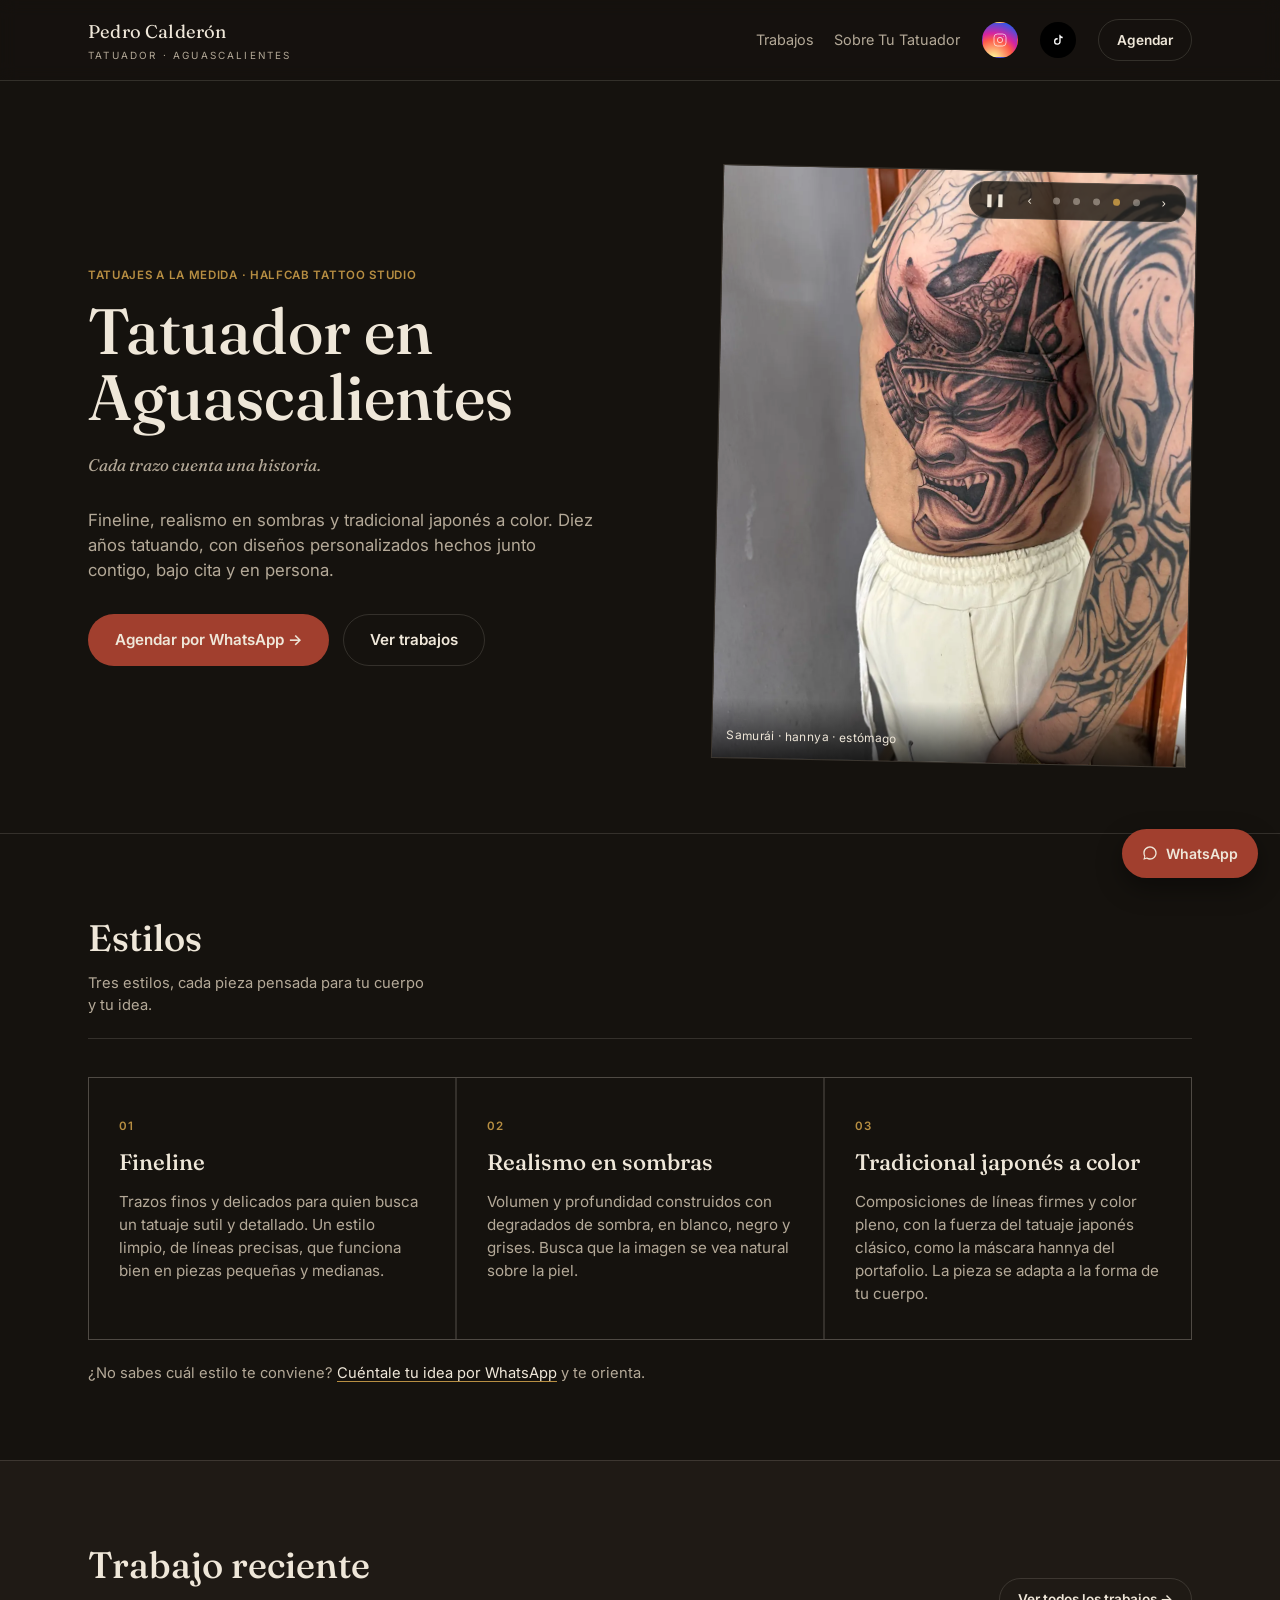
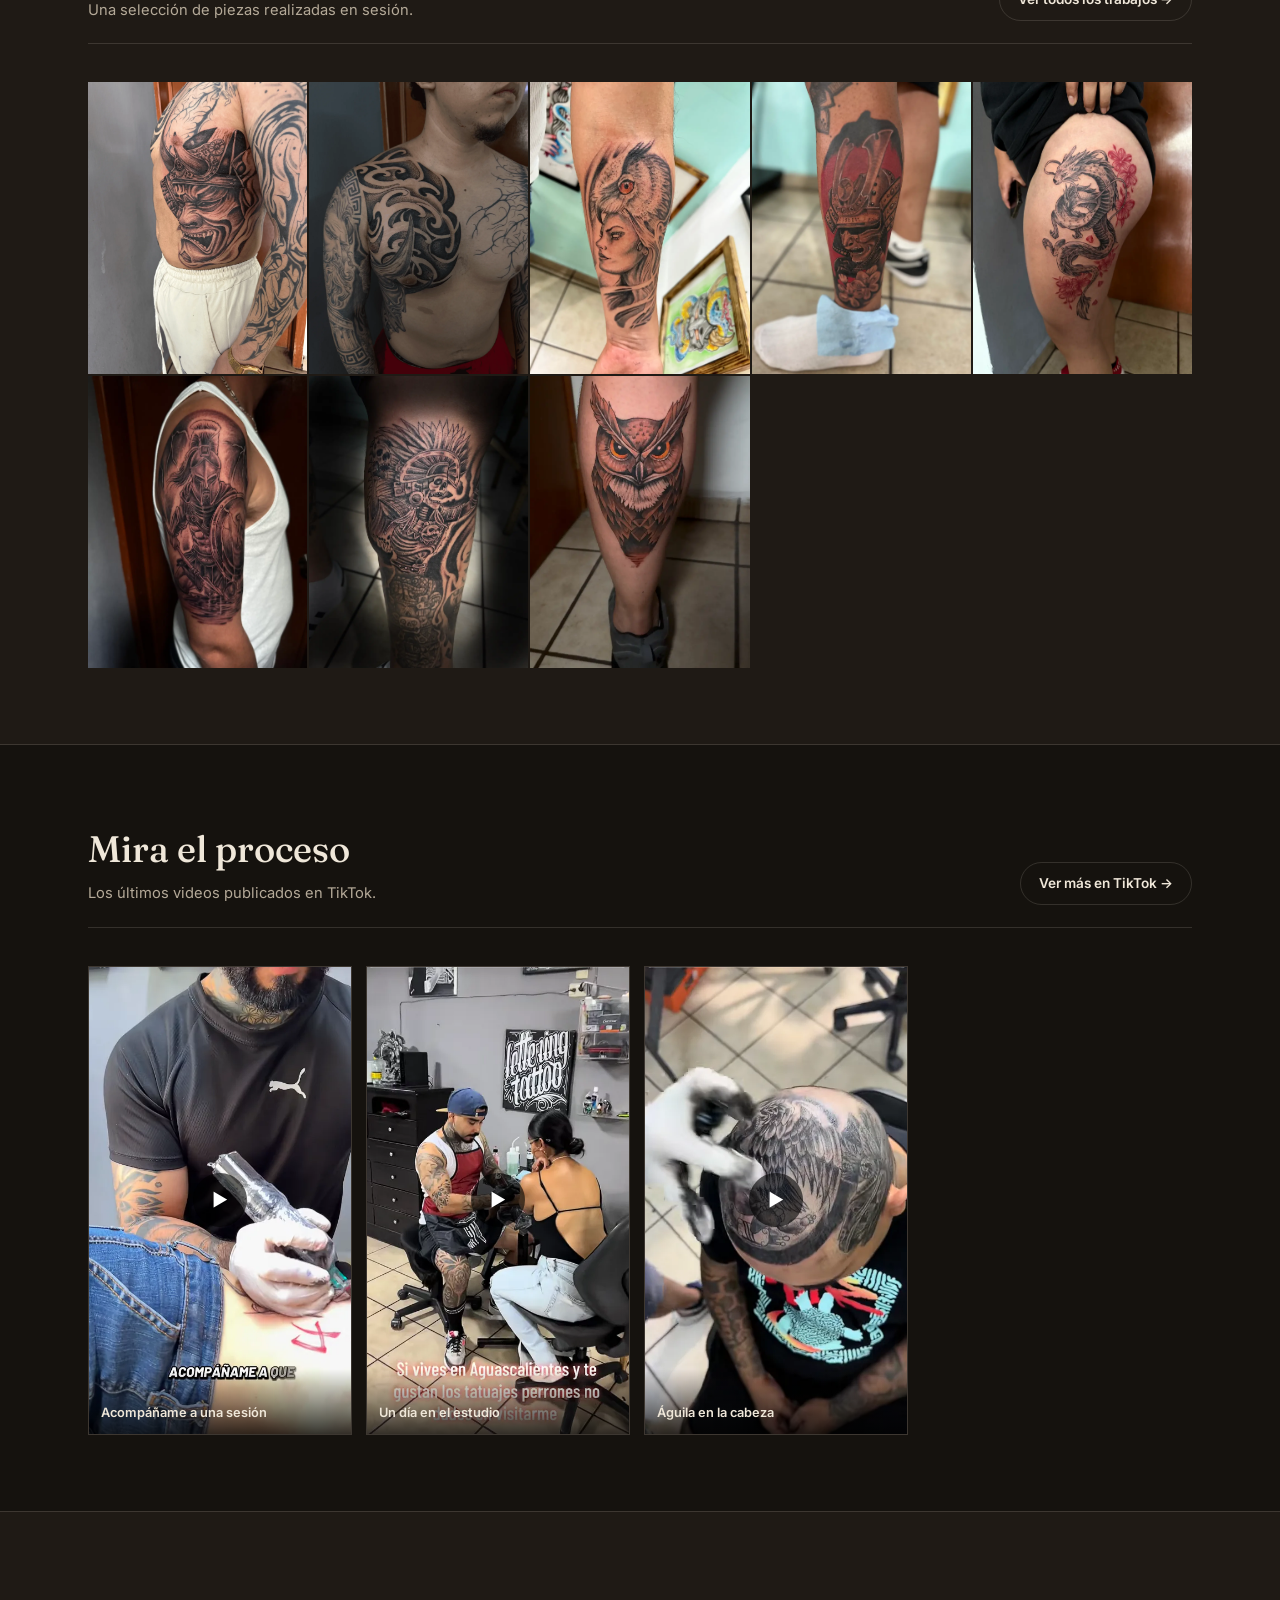
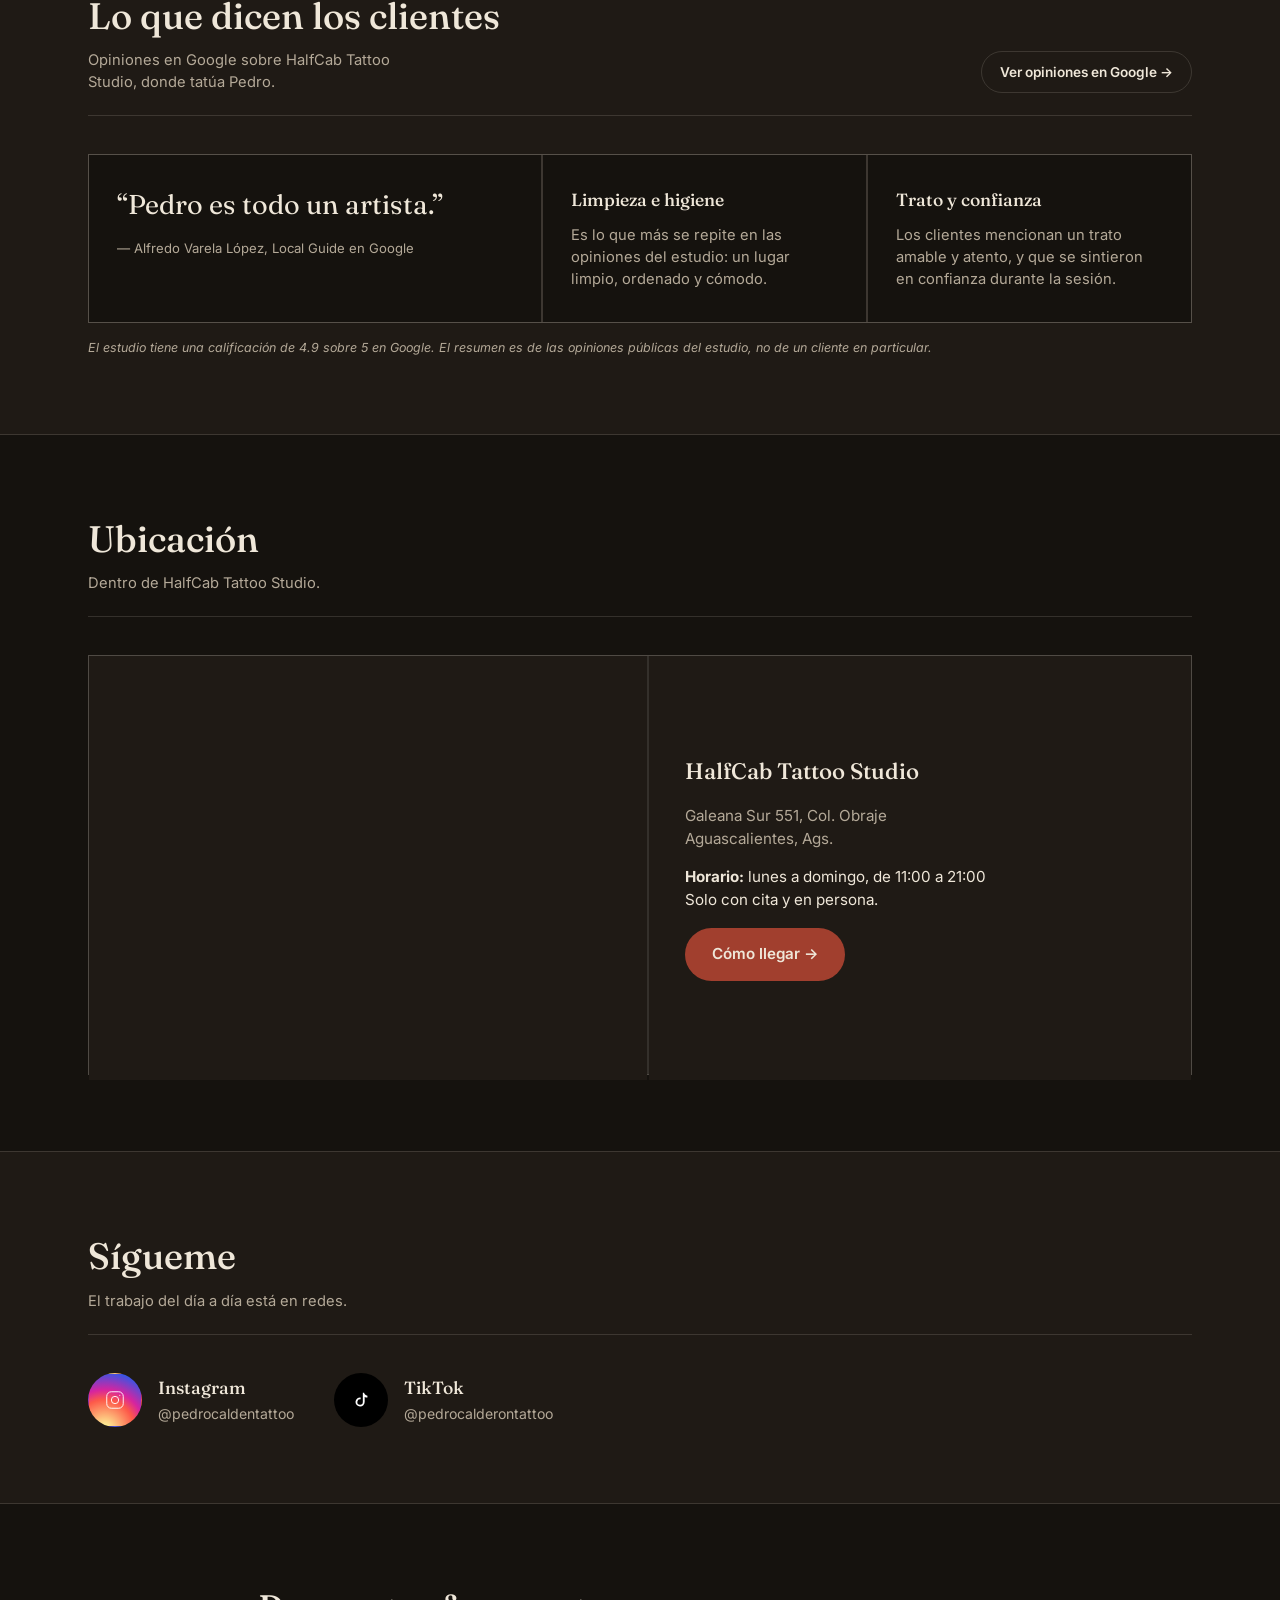
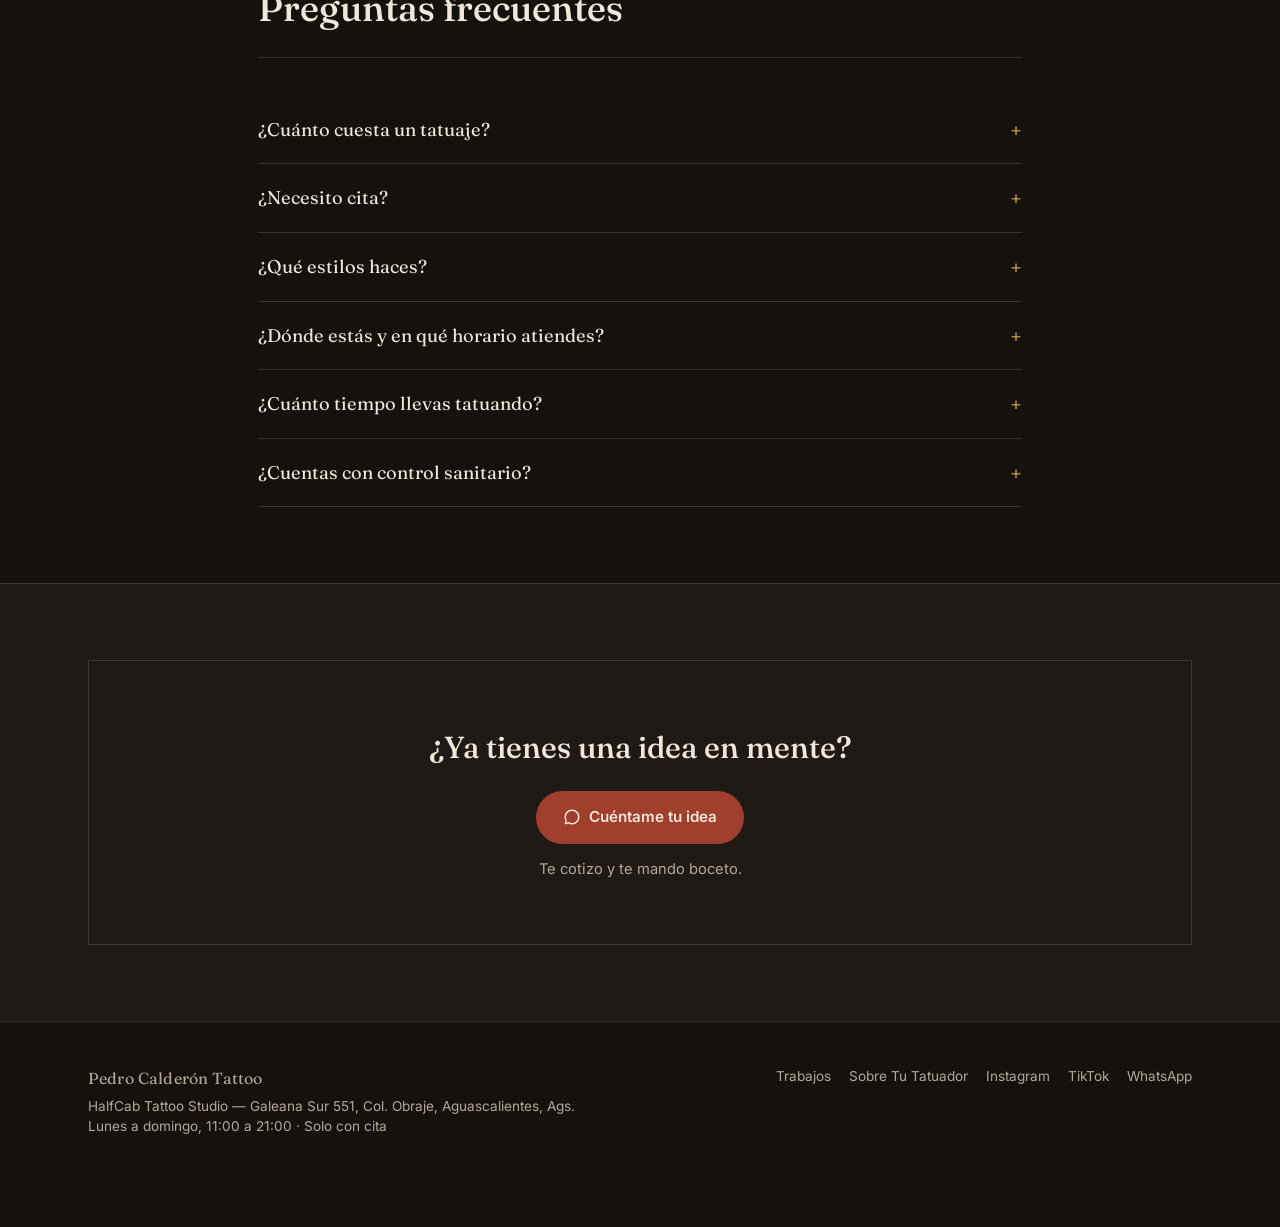
==== commit de0a8477: "feat: control sanitario ISSEA en Sobre Tu Tatuador y FAQ Co-Authored-By: Claude Sonnet 5.5 <noreply@" ====
--- a/index.html
+++ b/index.html
@@ -122,6 +122,11 @@
           "@type": "Question",
           "name": "¿Cuánto tiempo lleva tatuando Pedro?",
           "acceptedAnswer": { "@type": "Answer", "text": "10 años." }
+        },
+        {
+          "@type": "Question",
+          "name": "¿Pedro cuenta con control sanitario?",
+          "acceptedAnswer": { "@type": "Answer", "text": "Sí. Cuenta con certificados de control sanitario del Instituto de Servicios de Salud del Estado de Aguascalientes (ISSEA)." }
         }
       ]
     }
@@ -349,6 +354,10 @@
       <summary>¿Cuánto tiempo llevas tatuando?</summary>
       <p>Diez años.</p>
     </details>
+    <details class="faq">
+      <summary>¿Cuentas con control sanitario?</summary>
+      <p>Sí. Cuento con certificados de control sanitario del Instituto de Servicios de Salud del Estado de Aguascalientes (ISSEA).</p>
+    </details>
   </div>
 </section>
 
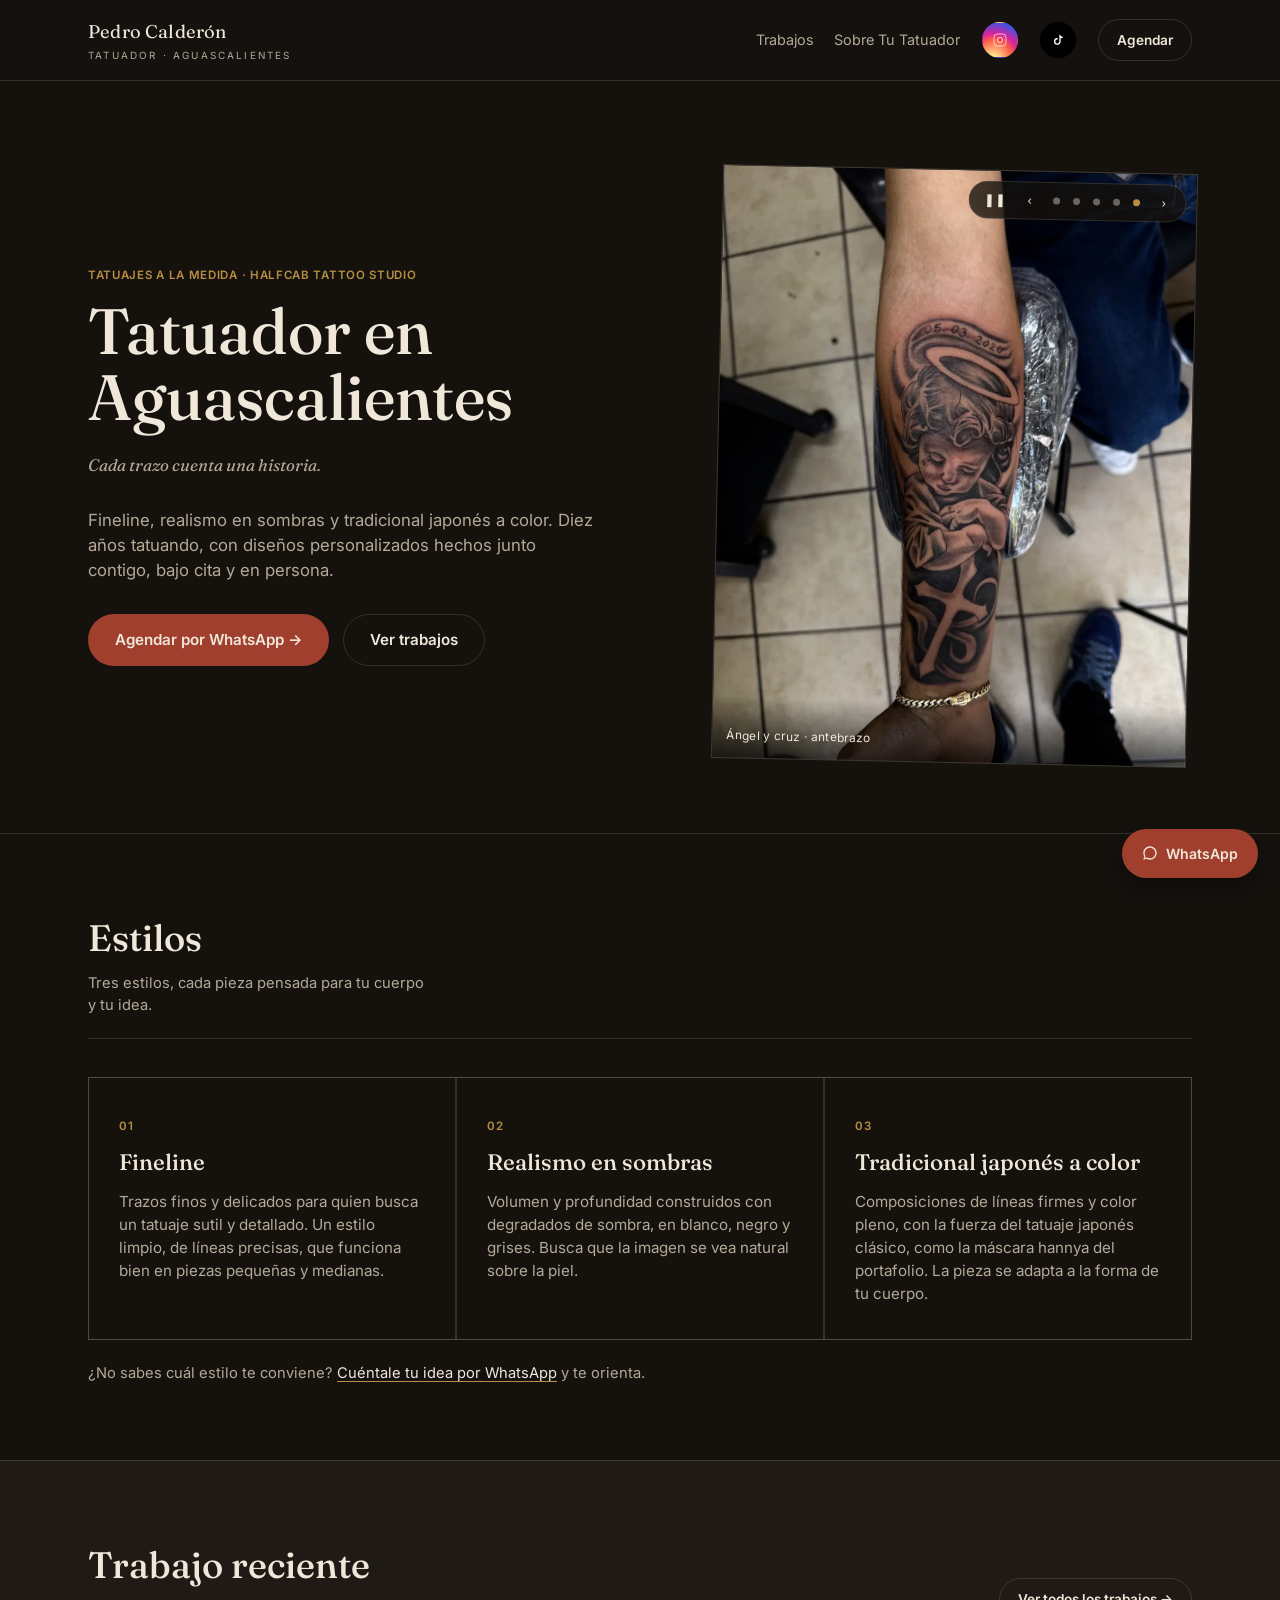
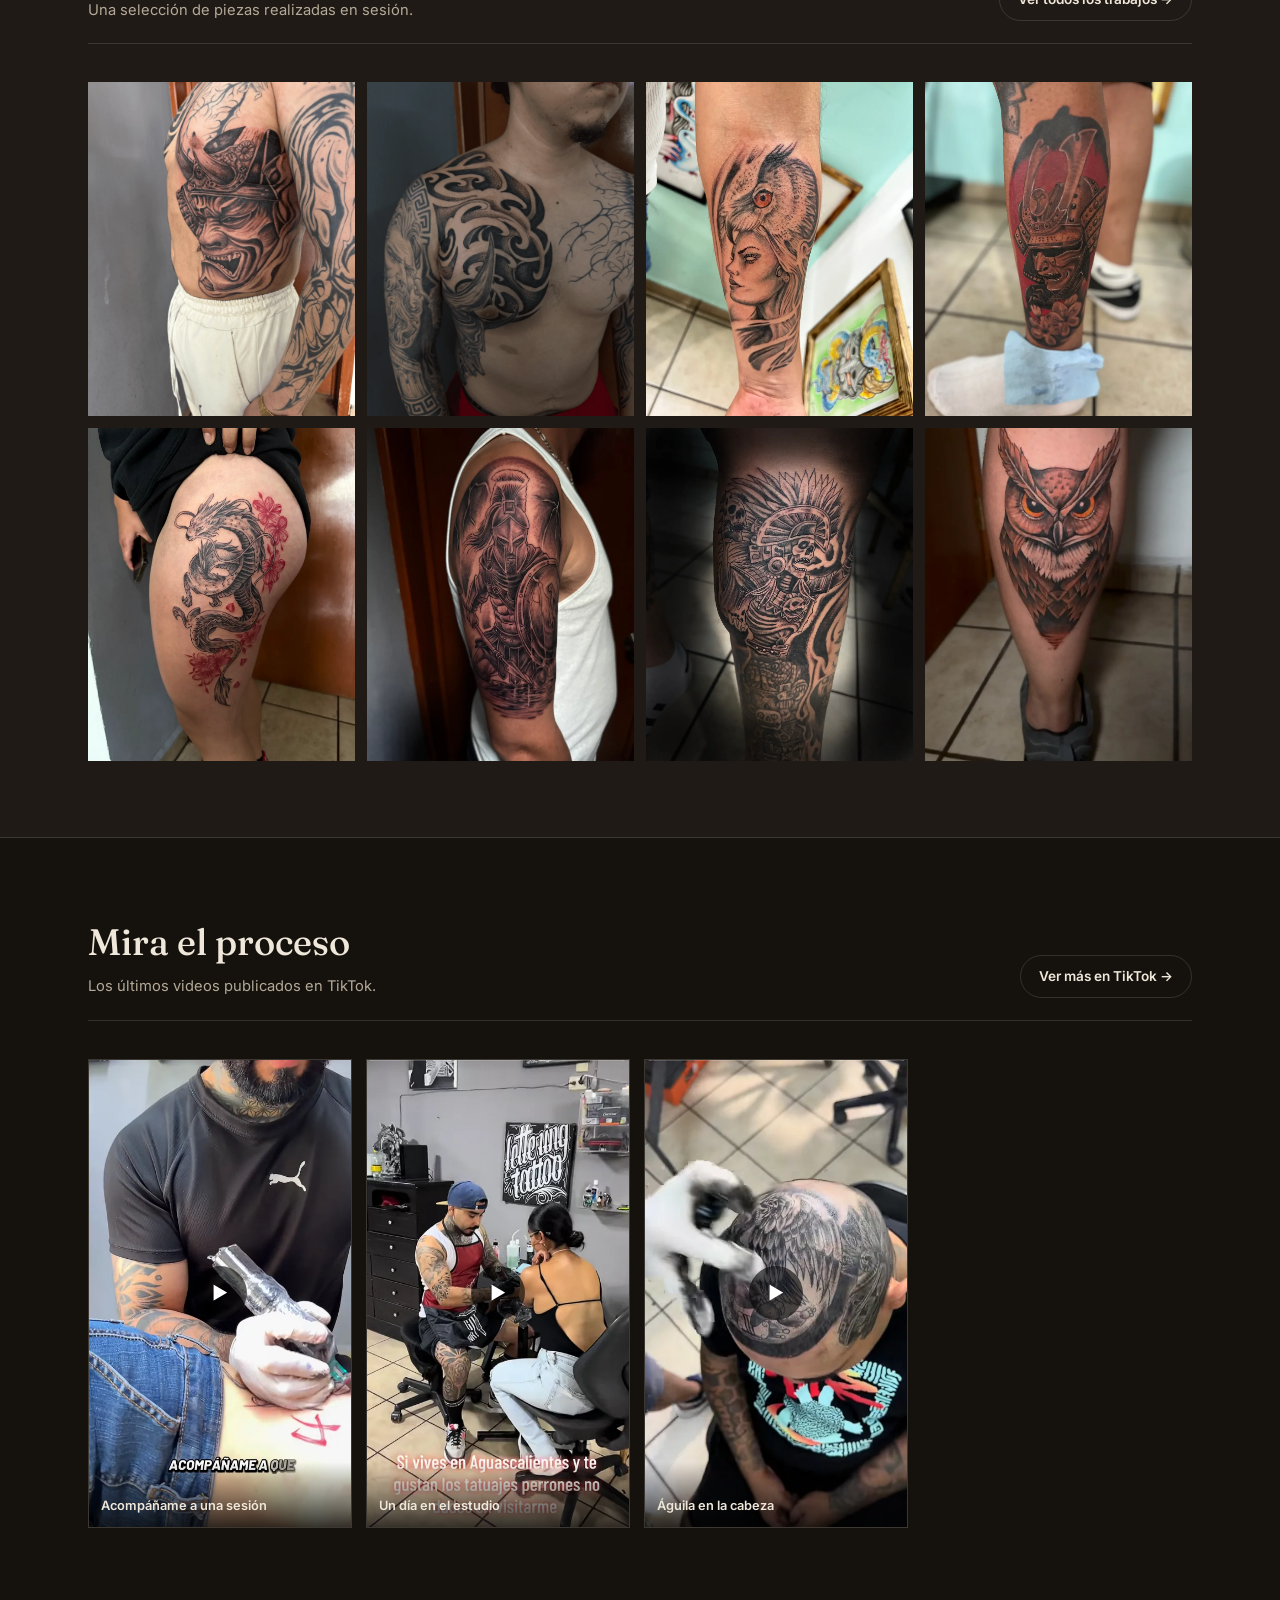
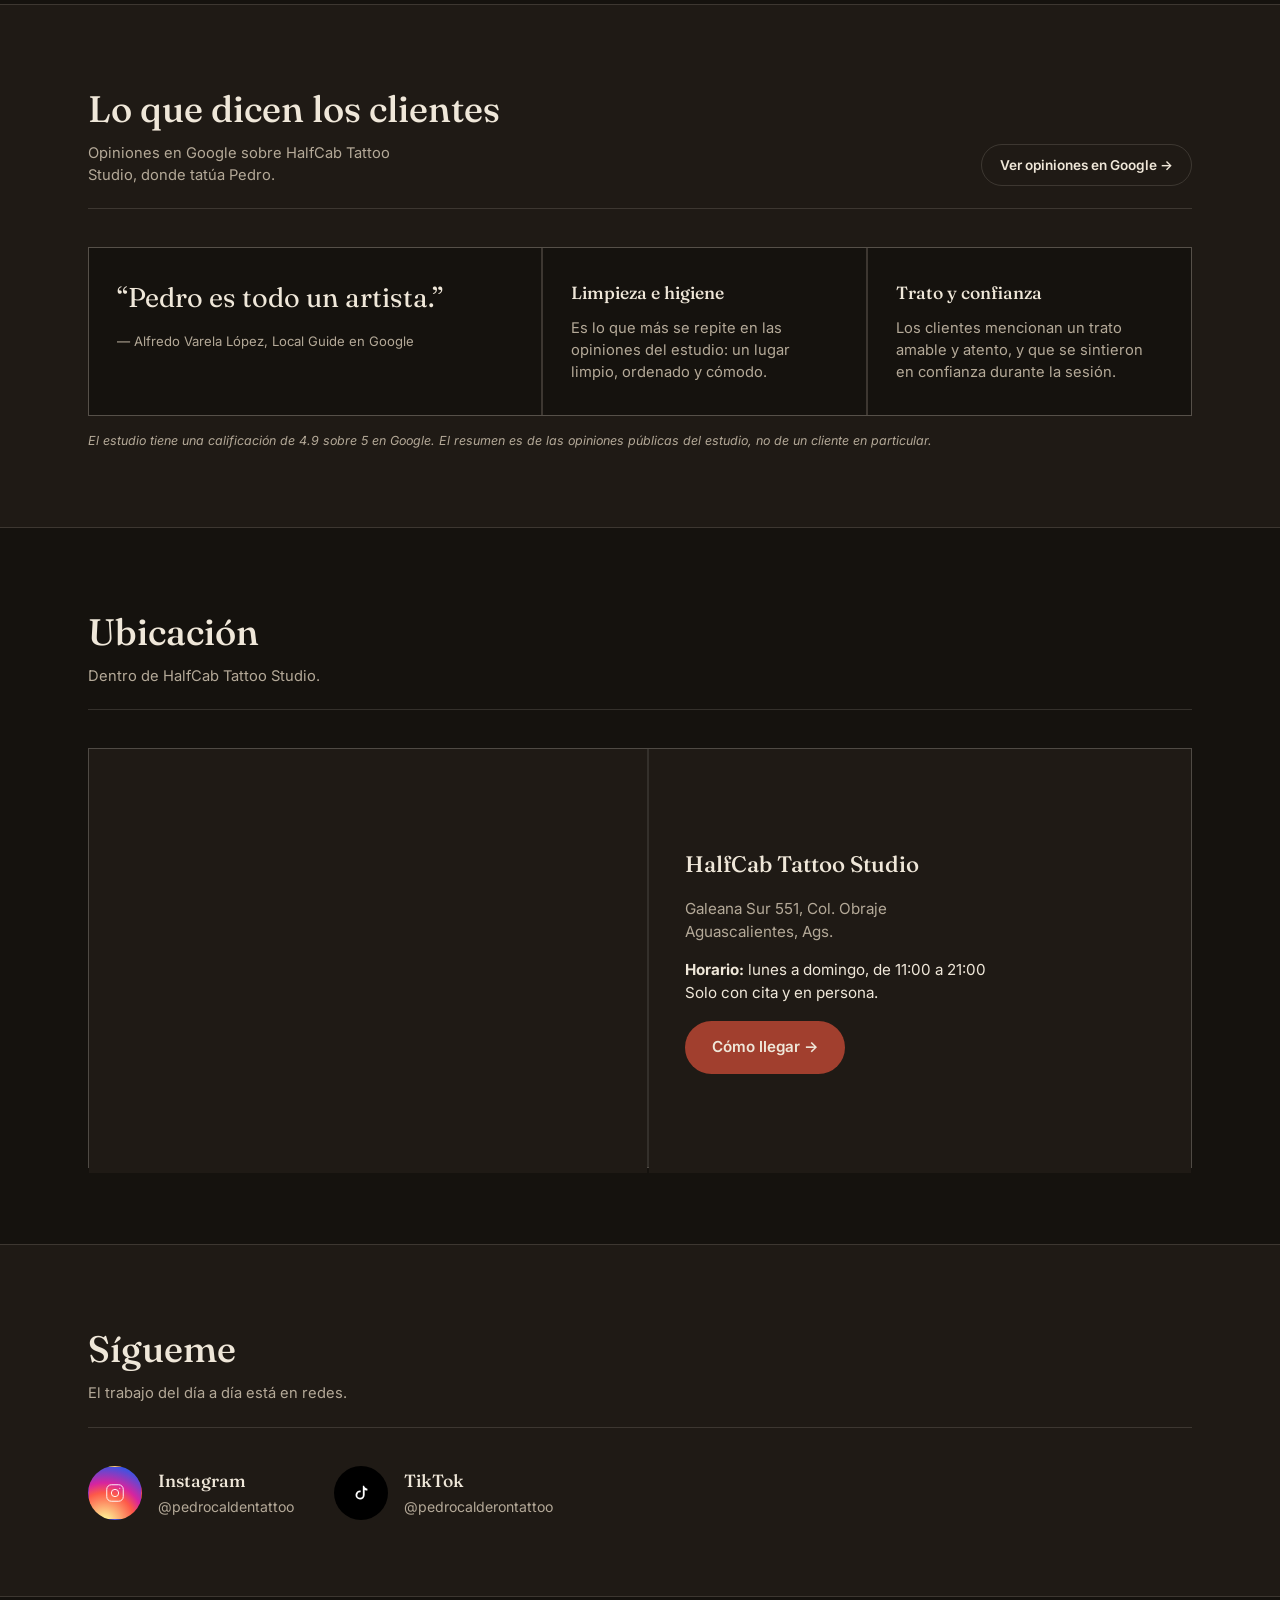
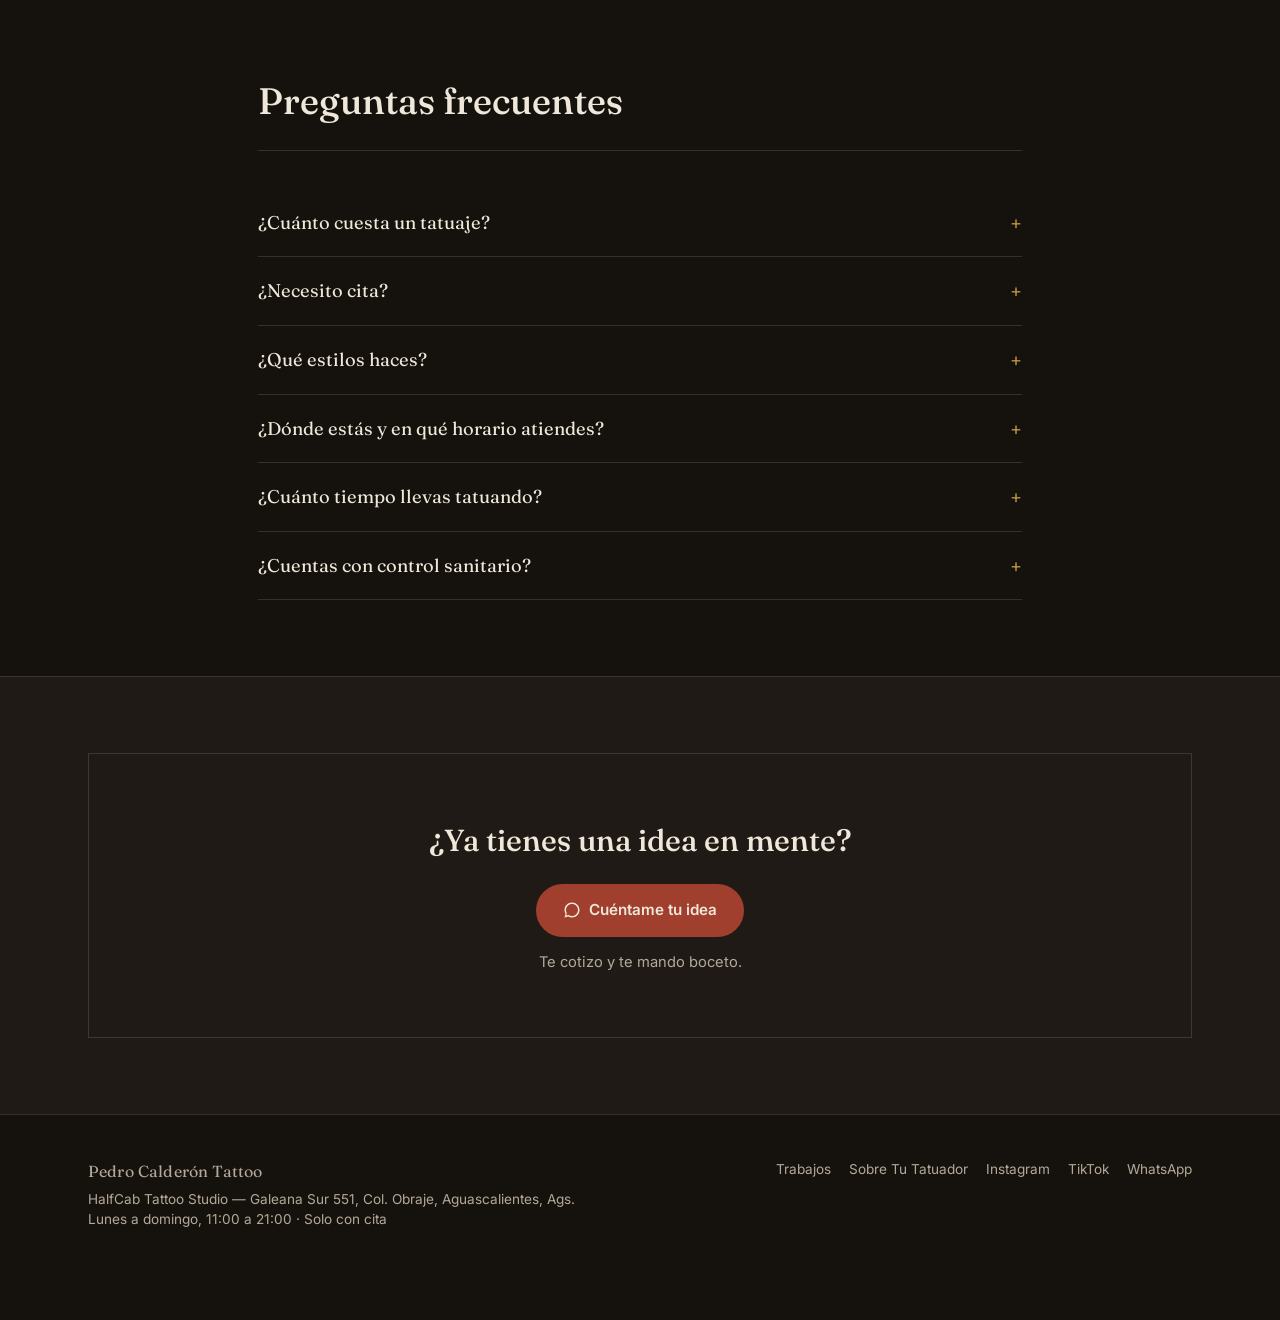
==== commit 7f49f37f: "fix: CSS con versión (evita caché vieja en Cloudflare), tira y galería compactas, carrusel siempre a" ====
--- a/index.html
+++ b/index.html
@@ -12,7 +12,7 @@
 <link rel="preconnect" href="https://fonts.gstatic.com" crossorigin>
 <link rel="preload" as="image" href="gallery/tatuaje-hannya-samurai-costilla-aguascalientes.webp" fetchpriority="high">
 <link href="https://fonts.googleapis.com/css2?family=Fraunces:ital,opsz,wght@0,9..144,400;0,9..144,500;0,9..144,600;1,9..144,500&family=Inter:wght@400;500;600;700&display=swap" rel="stylesheet">
-<link rel="stylesheet" href="style.css">
+<link rel="stylesheet" href="style.css?v=20261025b">
 
 <meta property="og:locale" content="es_MX">
 <meta property="og:site_name" content="Pedro Calderón Tattoo">
@@ -434,7 +434,6 @@
 
     var idx = 0, timer = null, userPaused = false, hovering = false;
     var reduced = window.matchMedia && window.matchMedia('(prefers-reduced-motion: reduce)').matches;
-    if (reduced) userPaused = true;
     var dotsBox = document.getElementById('car-dots');
     var toggle = document.getElementById('car-toggle');
 
@@ -464,10 +463,6 @@
     document.getElementById('car-prev').addEventListener('click', function () { show(idx - 1); });
     document.getElementById('car-next').addEventListener('click', function () { show(idx + 1); });
     toggle.addEventListener('click', function () { userPaused = !userPaused; syncToggle(); });
-    stage.addEventListener('mouseenter', function () { hovering = true; });
-    stage.addEventListener('mouseleave', function () { hovering = false; });
-    stage.addEventListener('focusin', function () { hovering = true; });
-    stage.addEventListener('focusout', function () { hovering = false; });
 
     ctrl.hidden = false;
     show(Math.floor(Math.random() * slides.length));   // cada visita arranca con una foto distinta
--- a/style.css
+++ b/style.css
@@ -391,3 +391,19 @@
 
 /* El carrusel espera un instante a elegir su foto de inicio al azar (solo con JavaScript) */
 .carousel.pending .slide{opacity:0 !important;transition:none;}
+
+/* ===== Ajustes: tira compacta y galería en cuadrícula con "Ver más" ===== */
+.tiles{grid-template-columns:repeat(4,1fr);gap:12px;}
+.tile{aspect-ratio:4/5;}
+@media (max-width:700px){
+  .tiles{grid-template-columns:repeat(2,1fr);gap:8px;}
+  .tile:nth-child(n+7){display:none;}
+}
+.gallery{display:grid;column-count:auto;grid-template-columns:repeat(4,1fr);gap:12px;}
+.g-item{margin:0;aspect-ratio:3/4;}
+.g-item img,.g-item video{height:100%;object-fit:cover;}
+.g-item.more{display:none;}
+.gal-more-wrap{text-align:center;margin:32px 0 0;}
+.gal-more-wrap[hidden]{display:none;}
+@media (max-width:900px){.gallery{grid-template-columns:repeat(3,1fr);}}
+@media (max-width:600px){.gallery{grid-template-columns:repeat(2,1fr);gap:8px;}}
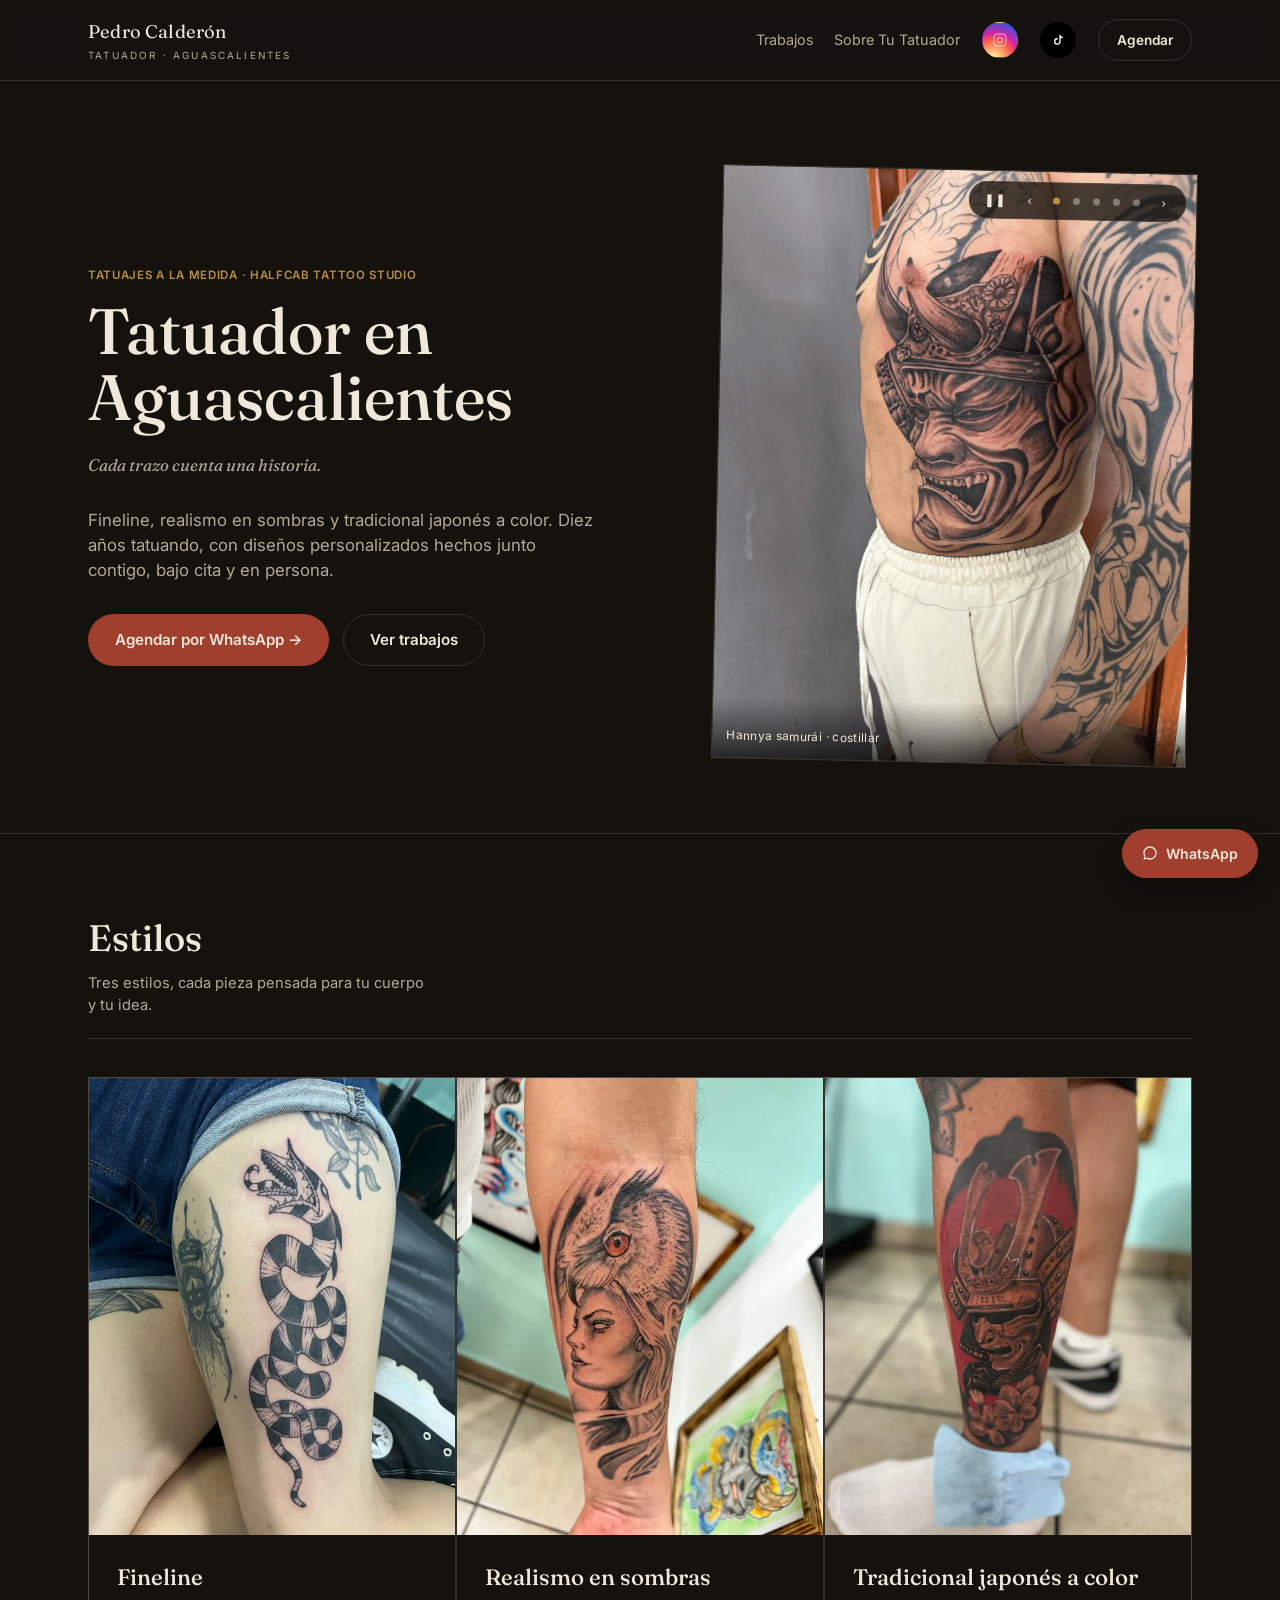
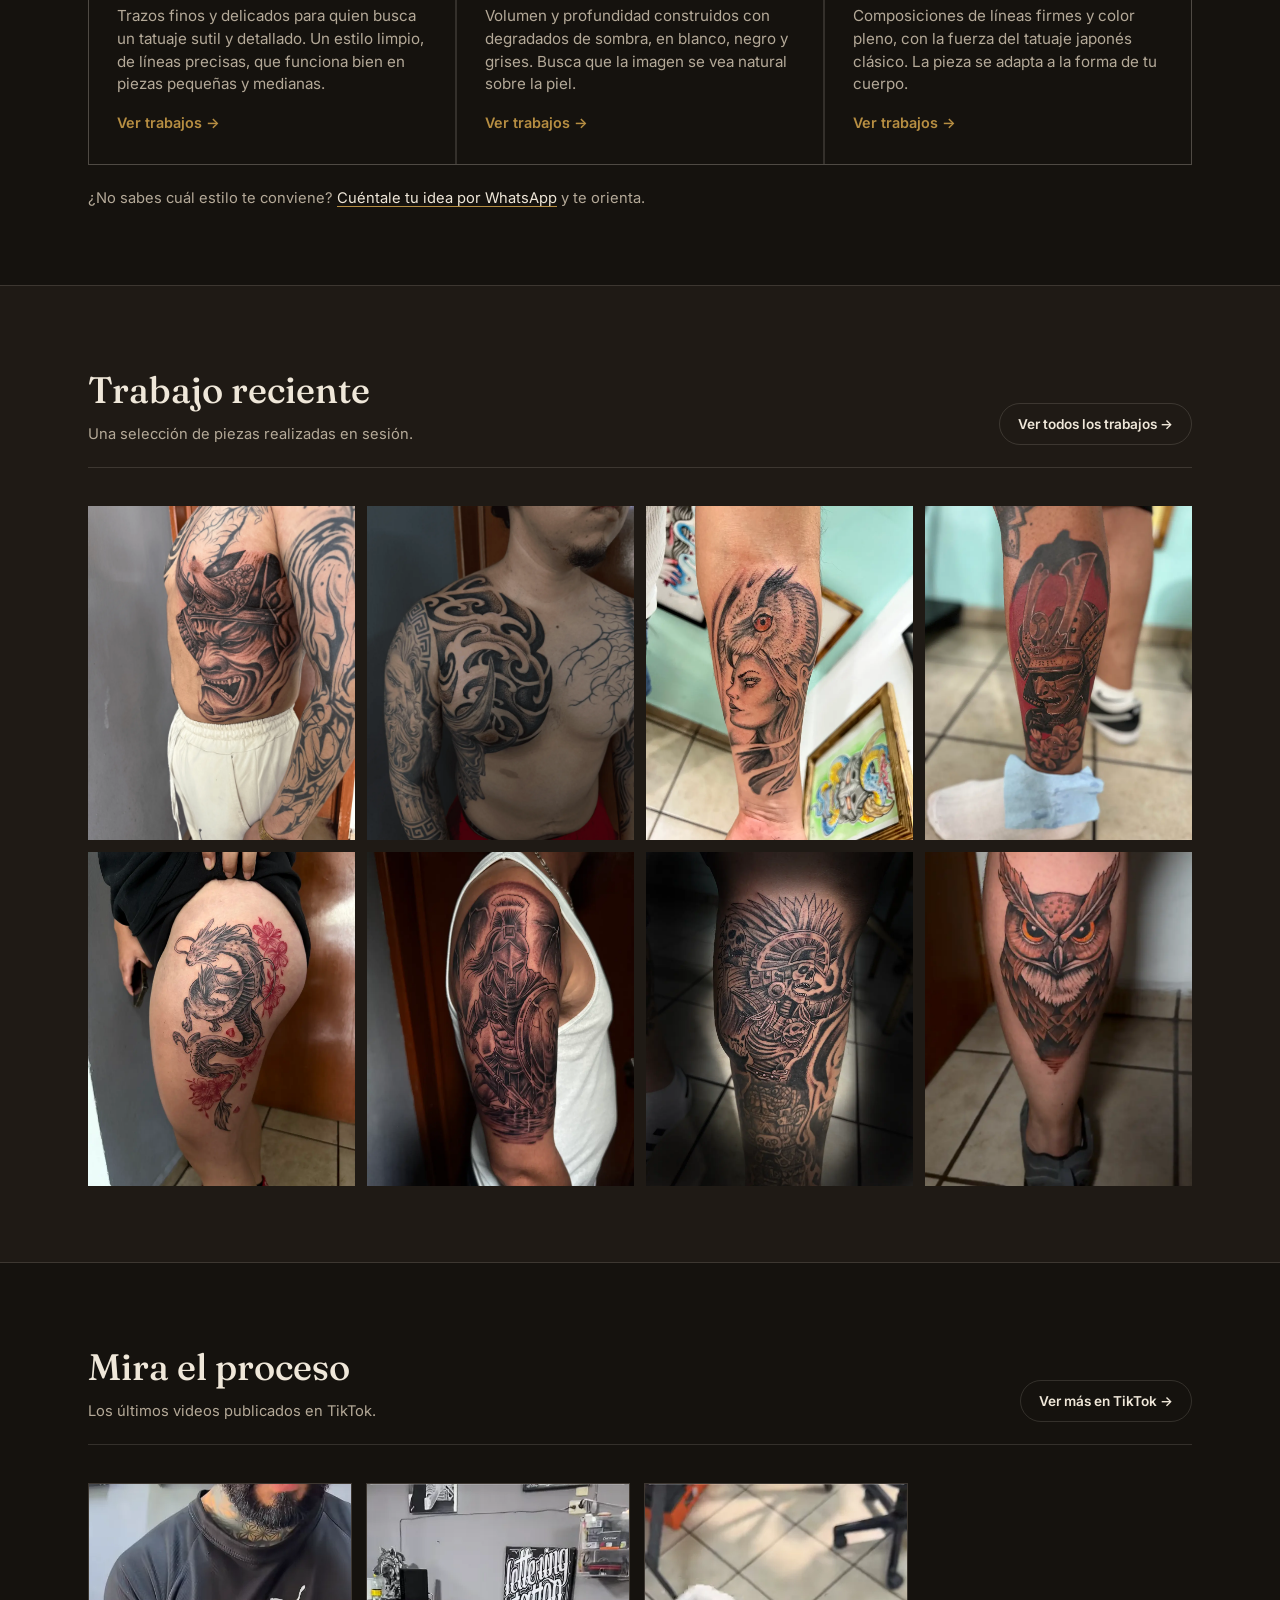
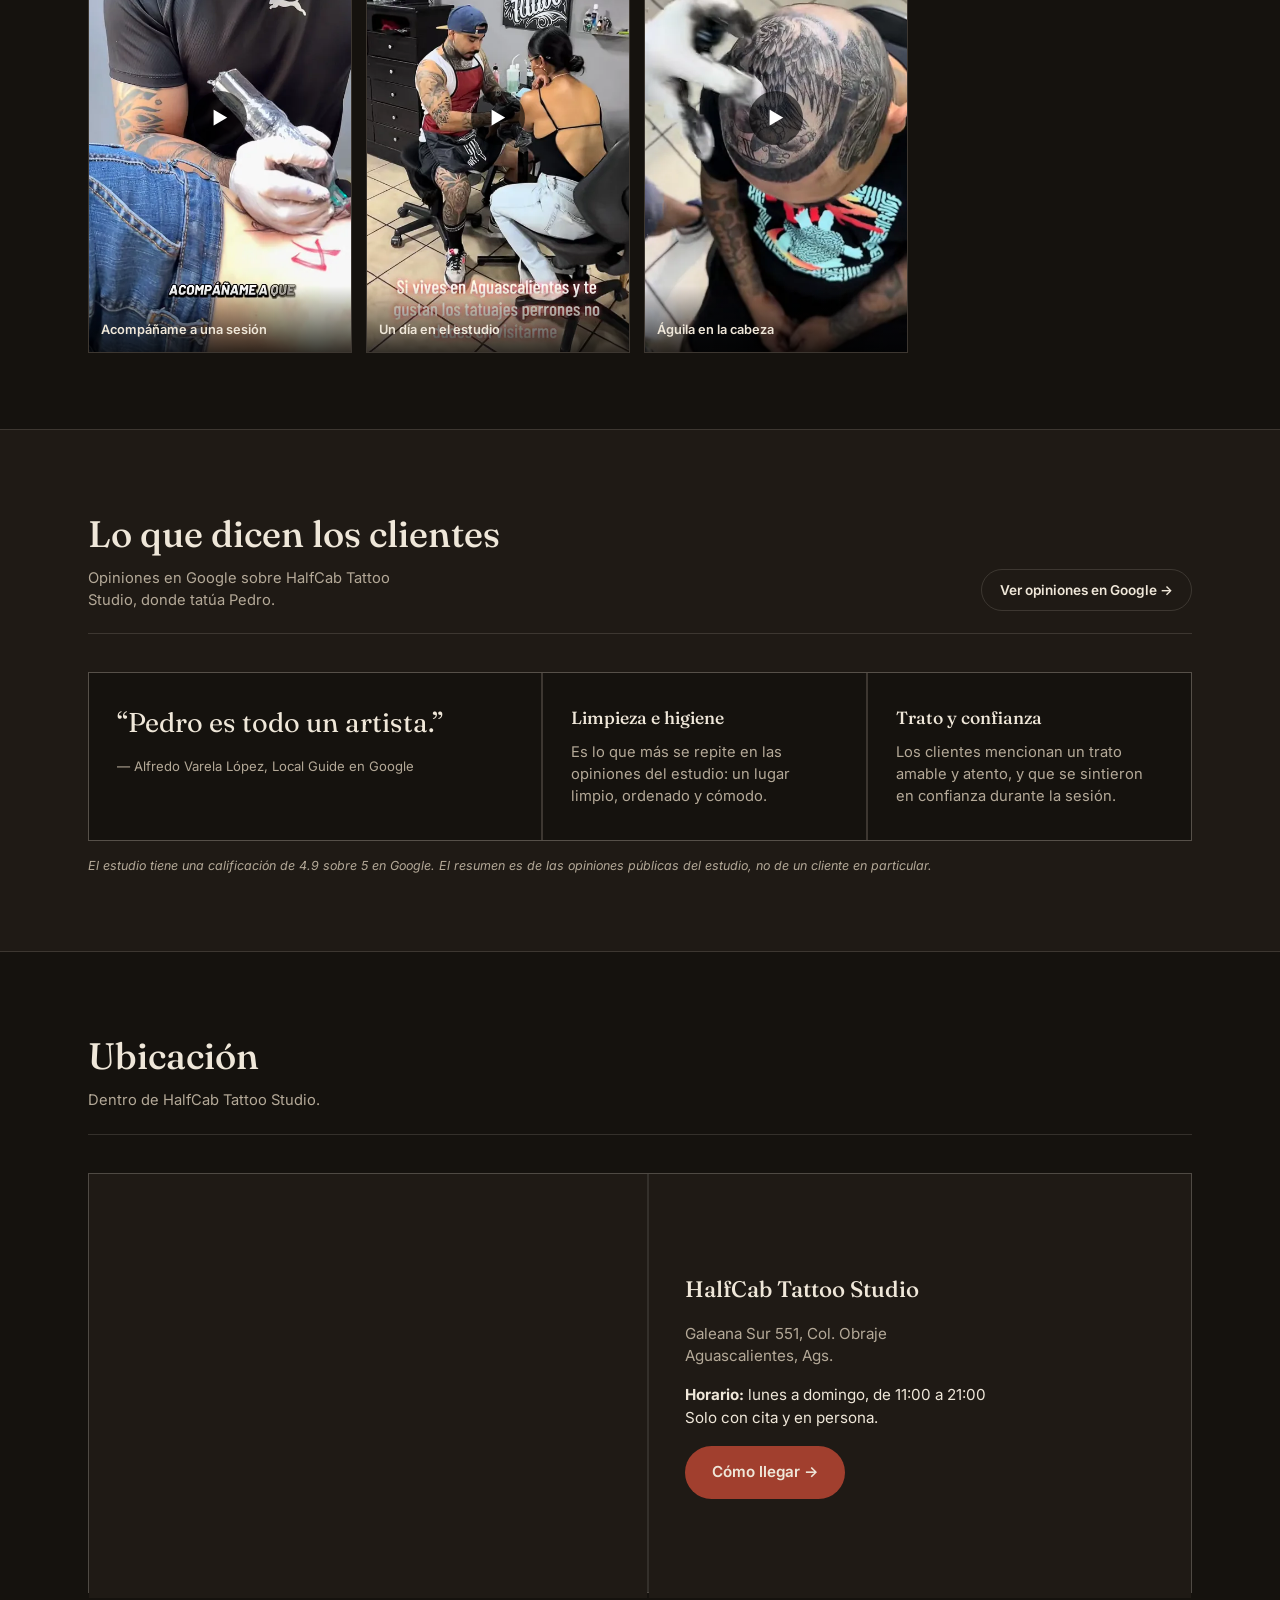
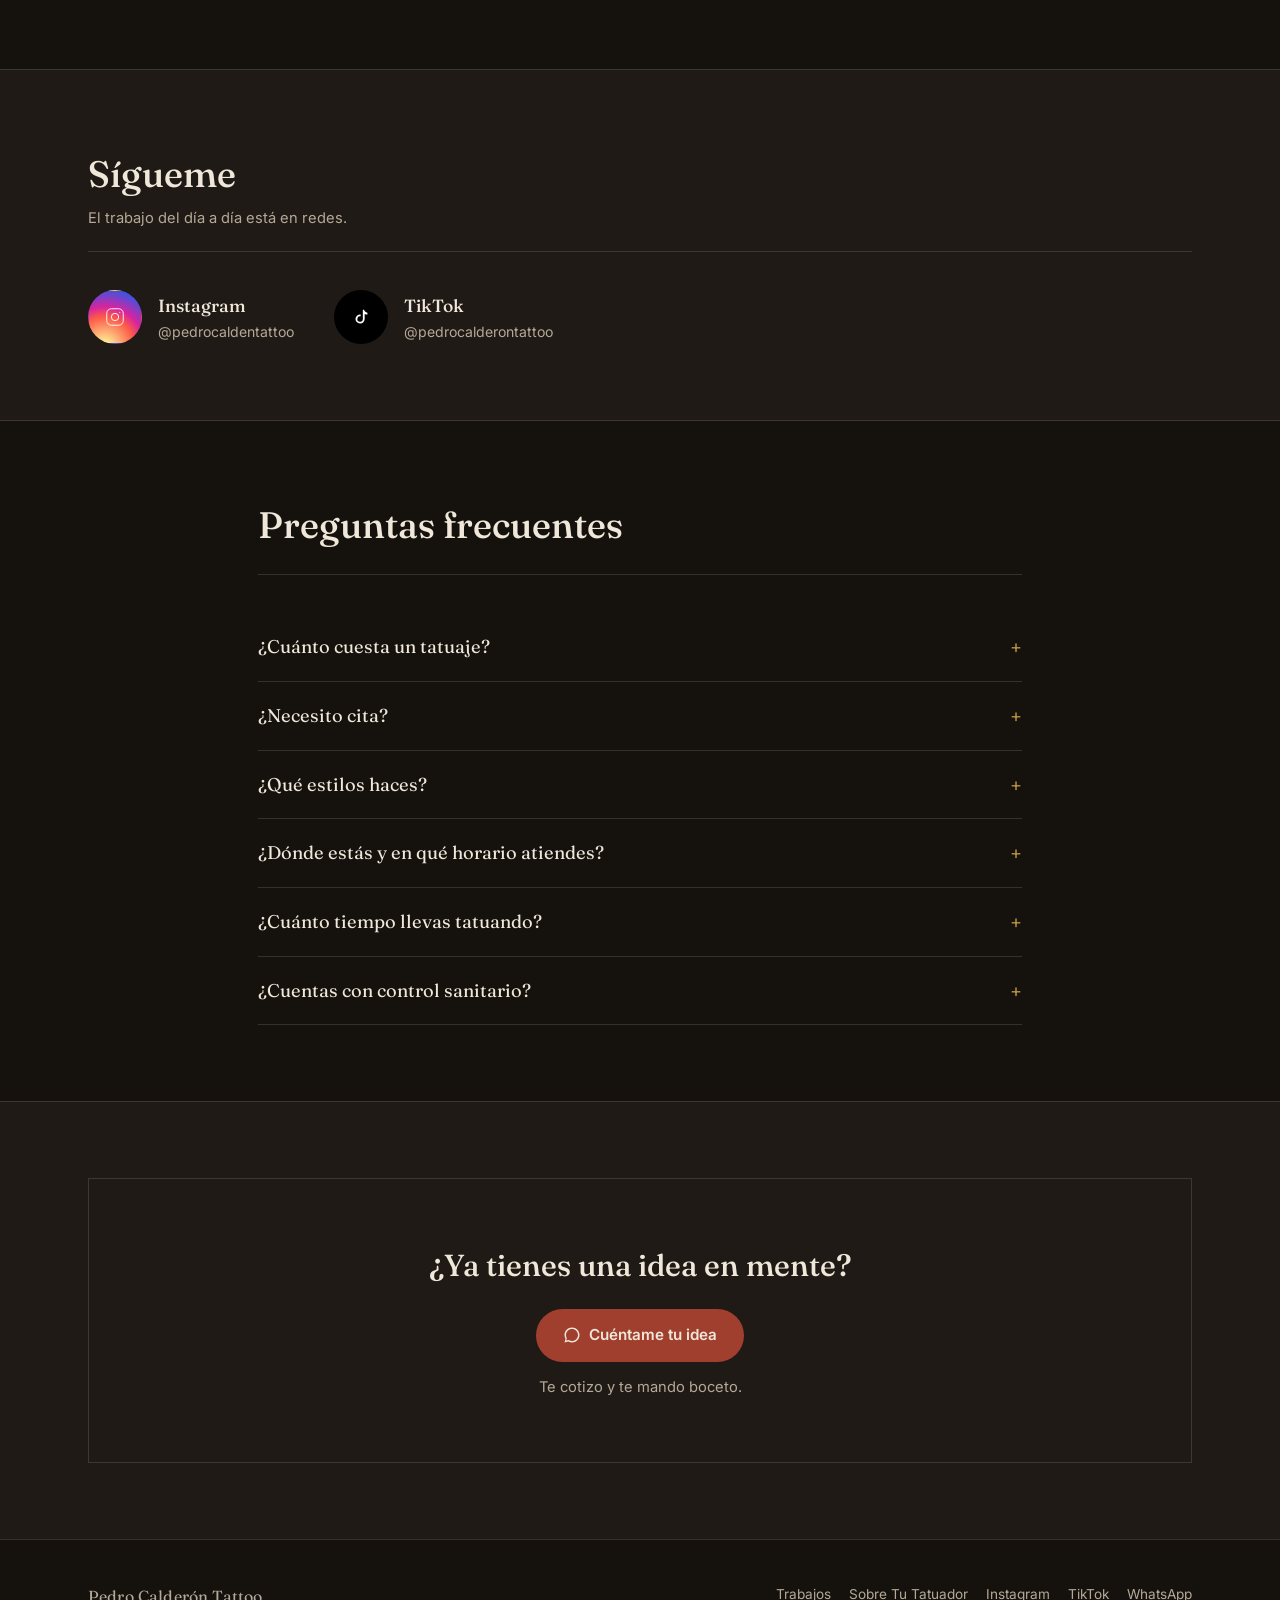
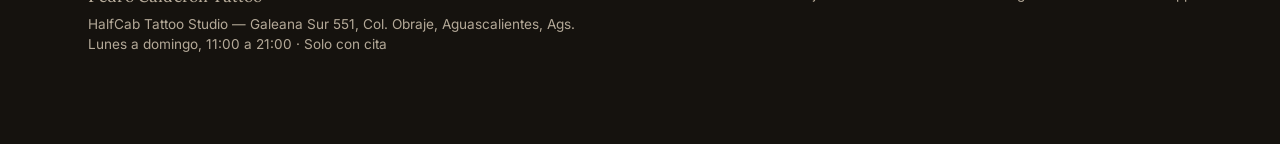
==== commit ce99c763: "feat: Estilos con foto real, sin numeración; CSS versionado Co-Authored-By: Claude Sonnet 5.5 <norep" ====
--- a/index.html
+++ b/index.html
@@ -12,7 +12,7 @@
 <link rel="preconnect" href="https://fonts.gstatic.com" crossorigin>
 <link rel="preload" as="image" href="gallery/tatuaje-hannya-samurai-costilla-aguascalientes.webp" fetchpriority="high">
 <link href="https://fonts.googleapis.com/css2?family=Fraunces:ital,opsz,wght@0,9..144,400;0,9..144,500;0,9..144,600;1,9..144,500&family=Inter:wght@400;500;600;700&display=swap" rel="stylesheet">
-<link rel="stylesheet" href="style.css?v=20261025b">
+<link rel="stylesheet" href="style.css?v=20261025d">
 
 <meta property="og:locale" content="es_MX">
 <meta property="og:site_name" content="Pedro Calderón Tattoo">
@@ -197,19 +197,28 @@
     </div>
     <div class="style-grid">
       <article class="style-card">
-        <span class="style-num">01</span>
-        <h3>Fineline</h3>
-        <p>Trazos finos y delicados para quien busca un tatuaje sutil y detallado. Un estilo limpio, de líneas precisas, que funciona bien en piezas pequeñas y medianas.</p>
+        <img src="gallery/tatuaje-fineline-beetlejuice-pierna-aguascalientes.webp" alt="Tatuaje fineline de gusano de arena de Beetlejuice en la pierna, realizado por Pedro Calderón, tatuador en Aguascalientes" width="1050" height="1400" loading="lazy" decoding="async">
+        <div class="style-body">
+          <h3>Fineline</h3>
+          <p>Trazos finos y delicados para quien busca un tatuaje sutil y detallado. Un estilo limpio, de líneas precisas, que funciona bien en piezas pequeñas y medianas.</p>
+          <a class="style-link" href="trabajos.html">Ver trabajos →</a>
+        </div>
       </article>
       <article class="style-card">
-        <span class="style-num">02</span>
-        <h3>Realismo en sombras</h3>
-        <p>Volumen y profundidad construidos con degradados de sombra, en blanco, negro y grises. Busca que la imagen se vea natural sobre la piel.</p>
+        <img src="gallery/tatuaje-realismo-athena-antebrazo-aguascalientes.webp" alt="Tatuaje de realismo en sombras de Athena con un búho en el antebrazo, realizado por Pedro Calderón, tatuador en Aguascalientes" width="1050" height="1400" loading="lazy" decoding="async">
+        <div class="style-body">
+          <h3>Realismo en sombras</h3>
+          <p>Volumen y profundidad construidos con degradados de sombra, en blanco, negro y grises. Busca que la imagen se vea natural sobre la piel.</p>
+          <a class="style-link" href="trabajos.html">Ver trabajos →</a>
+        </div>
       </article>
       <article class="style-card">
-        <span class="style-num">03</span>
-        <h3>Tradicional japonés a color</h3>
-        <p>Composiciones de líneas firmes y color pleno, con la fuerza del tatuaje japonés clásico, como la máscara hannya del portafolio. La pieza se adapta a la forma de tu cuerpo.</p>
+        <img src="gallery/tatuaje-japones-color-samurai-pierna-aguascalientes.webp" alt="Tatuaje tradicional japonés a color de samurái en la pierna, realizado por Pedro Calderón, tatuador en Aguascalientes" width="1050" height="1400" loading="lazy" decoding="async">
+        <div class="style-body">
+          <h3>Tradicional japonés a color</h3>
+          <p>Composiciones de líneas firmes y color pleno, con la fuerza del tatuaje japonés clásico. La pieza se adapta a la forma de tu cuerpo.</p>
+          <a class="style-link" href="trabajos.html">Ver trabajos →</a>
+        </div>
       </article>
     </div>
     <p class="style-note">¿No sabes cuál estilo te conviene? <a href="https://wa.me/524491995049?text=Hola%20Pedro%2C%20vi%20tu%20p%C3%A1gina%20y%20quiero%20agendar%20una%20cita" target="_blank" rel="noopener">Cuéntale tu idea por WhatsApp</a> y te orienta.</p>
--- a/style.css
+++ b/style.css
@@ -407,3 +407,12 @@
 .gal-more-wrap[hidden]{display:none;}
 @media (max-width:900px){.gallery{grid-template-columns:repeat(3,1fr);}}
 @media (max-width:600px){.gallery{grid-template-columns:repeat(2,1fr);gap:8px;}}
+
+/* Estilos: tarjetas con foto */
+.style-card{padding:0;display:flex;flex-direction:column;}
+.style-card img{width:100%;height:auto;aspect-ratio:4/5;object-fit:cover;object-position:center 30%;}
+.style-body{padding:26px 28px 30px;}
+.style-body h3{margin:0 0 10px;}
+.style-link{display:inline-block;margin-top:16px;color:var(--brass);text-decoration:none;font-size:0.9rem;font-weight:600;}
+.style-link:hover{color:var(--ink);}
+@media (max-width:860px){.style-card img{aspect-ratio:4/3;object-position:center 25%;}}
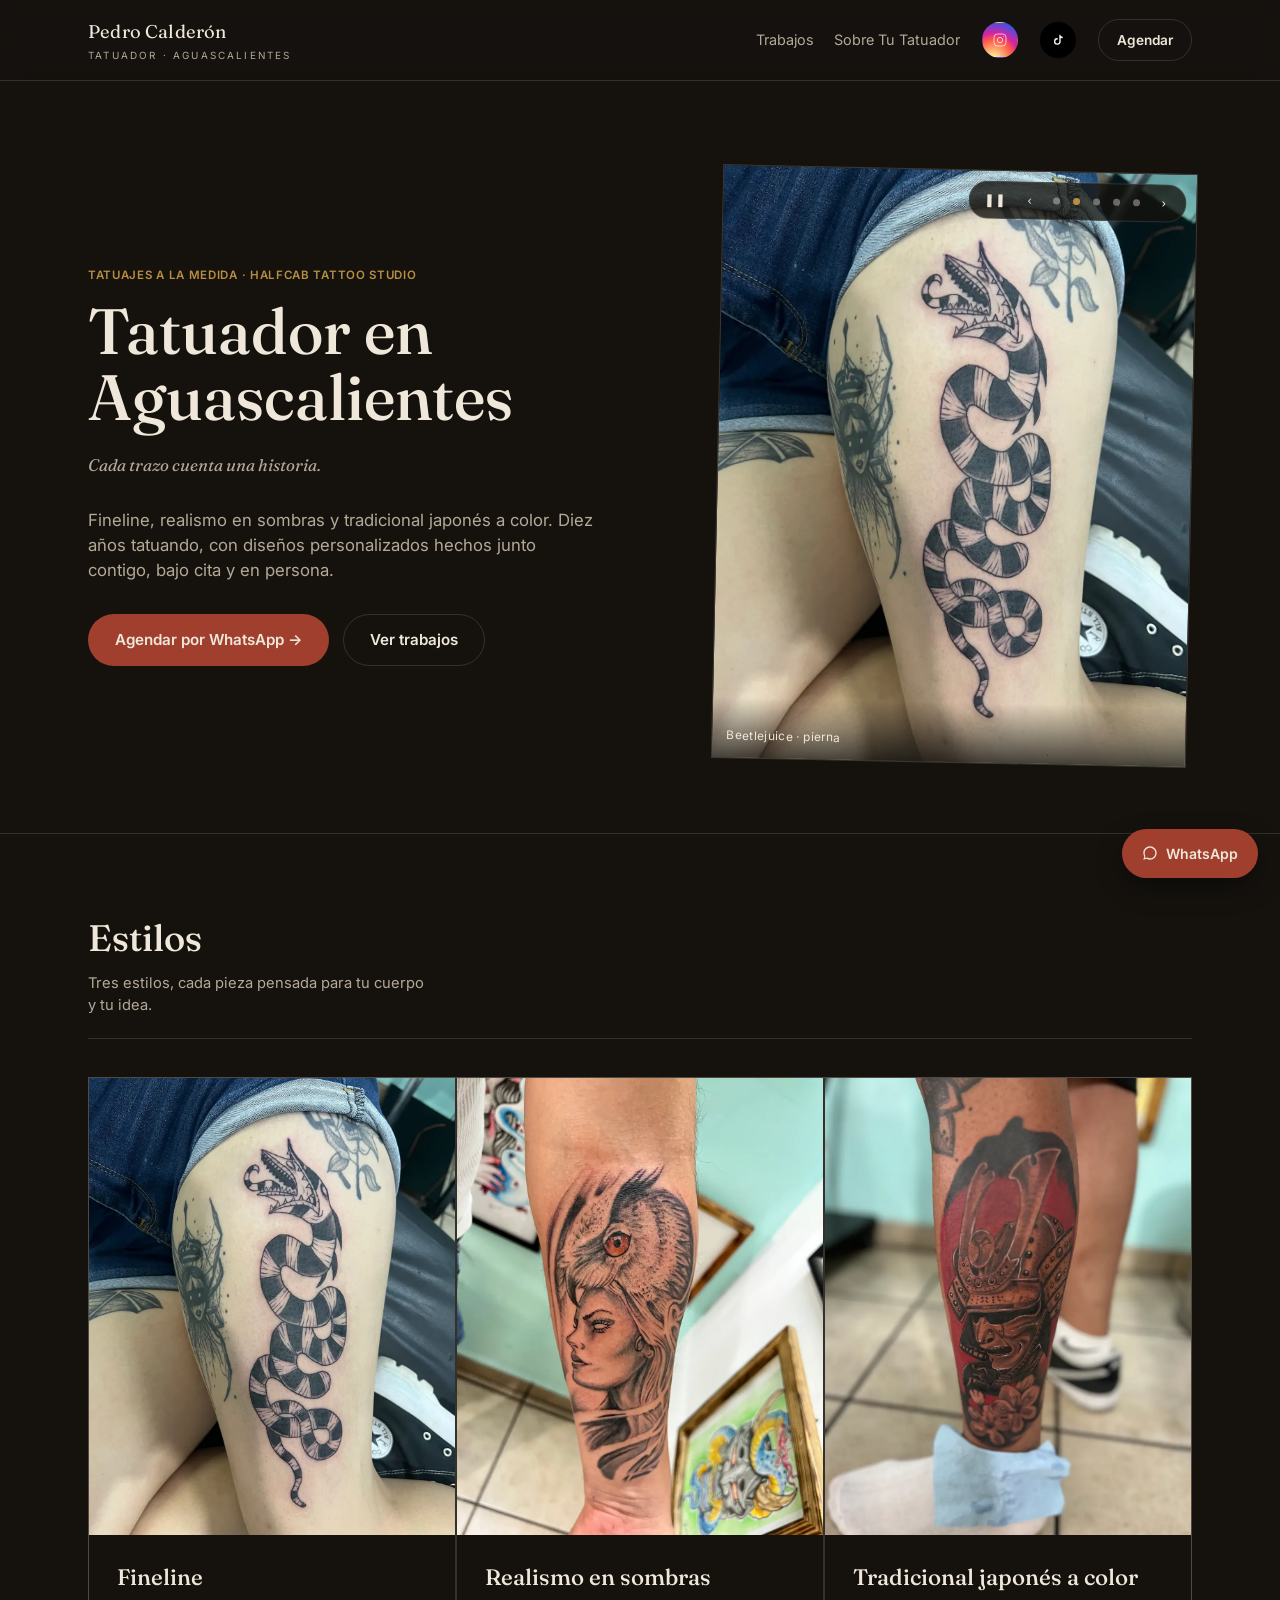
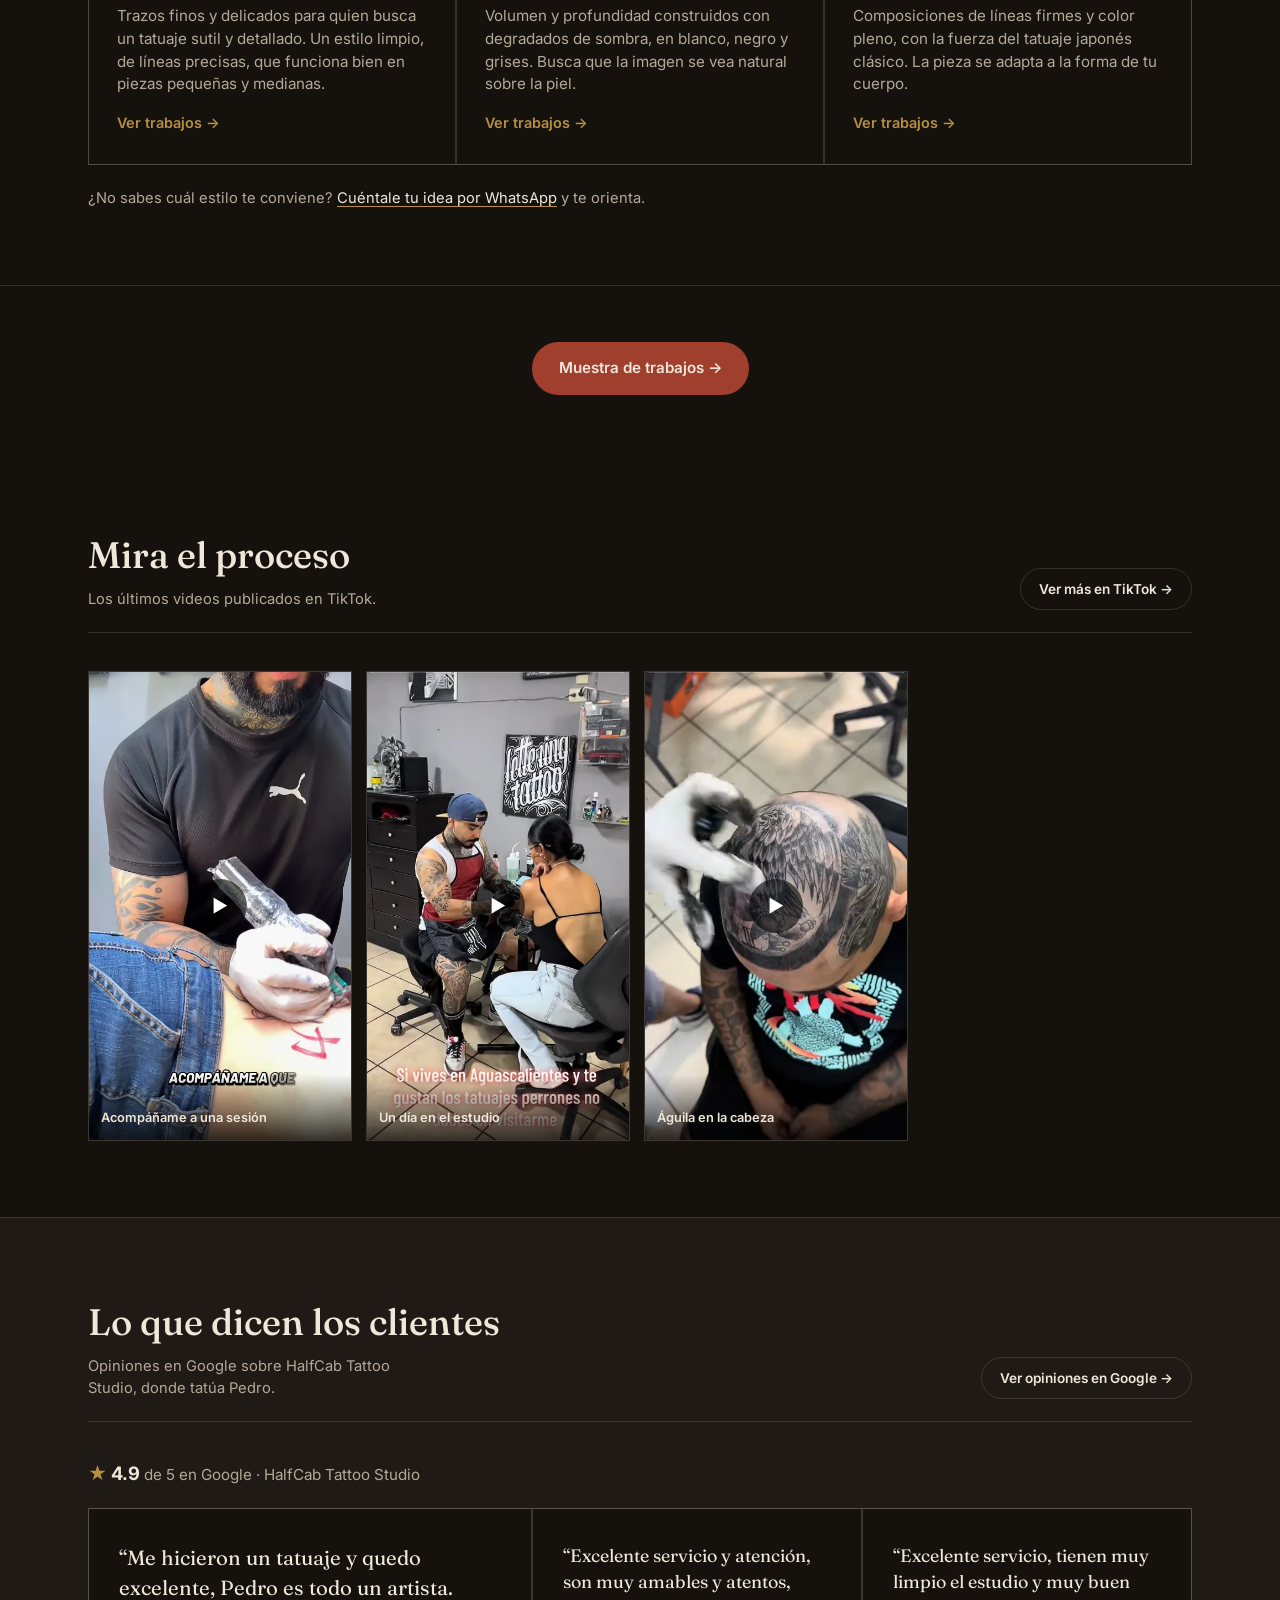
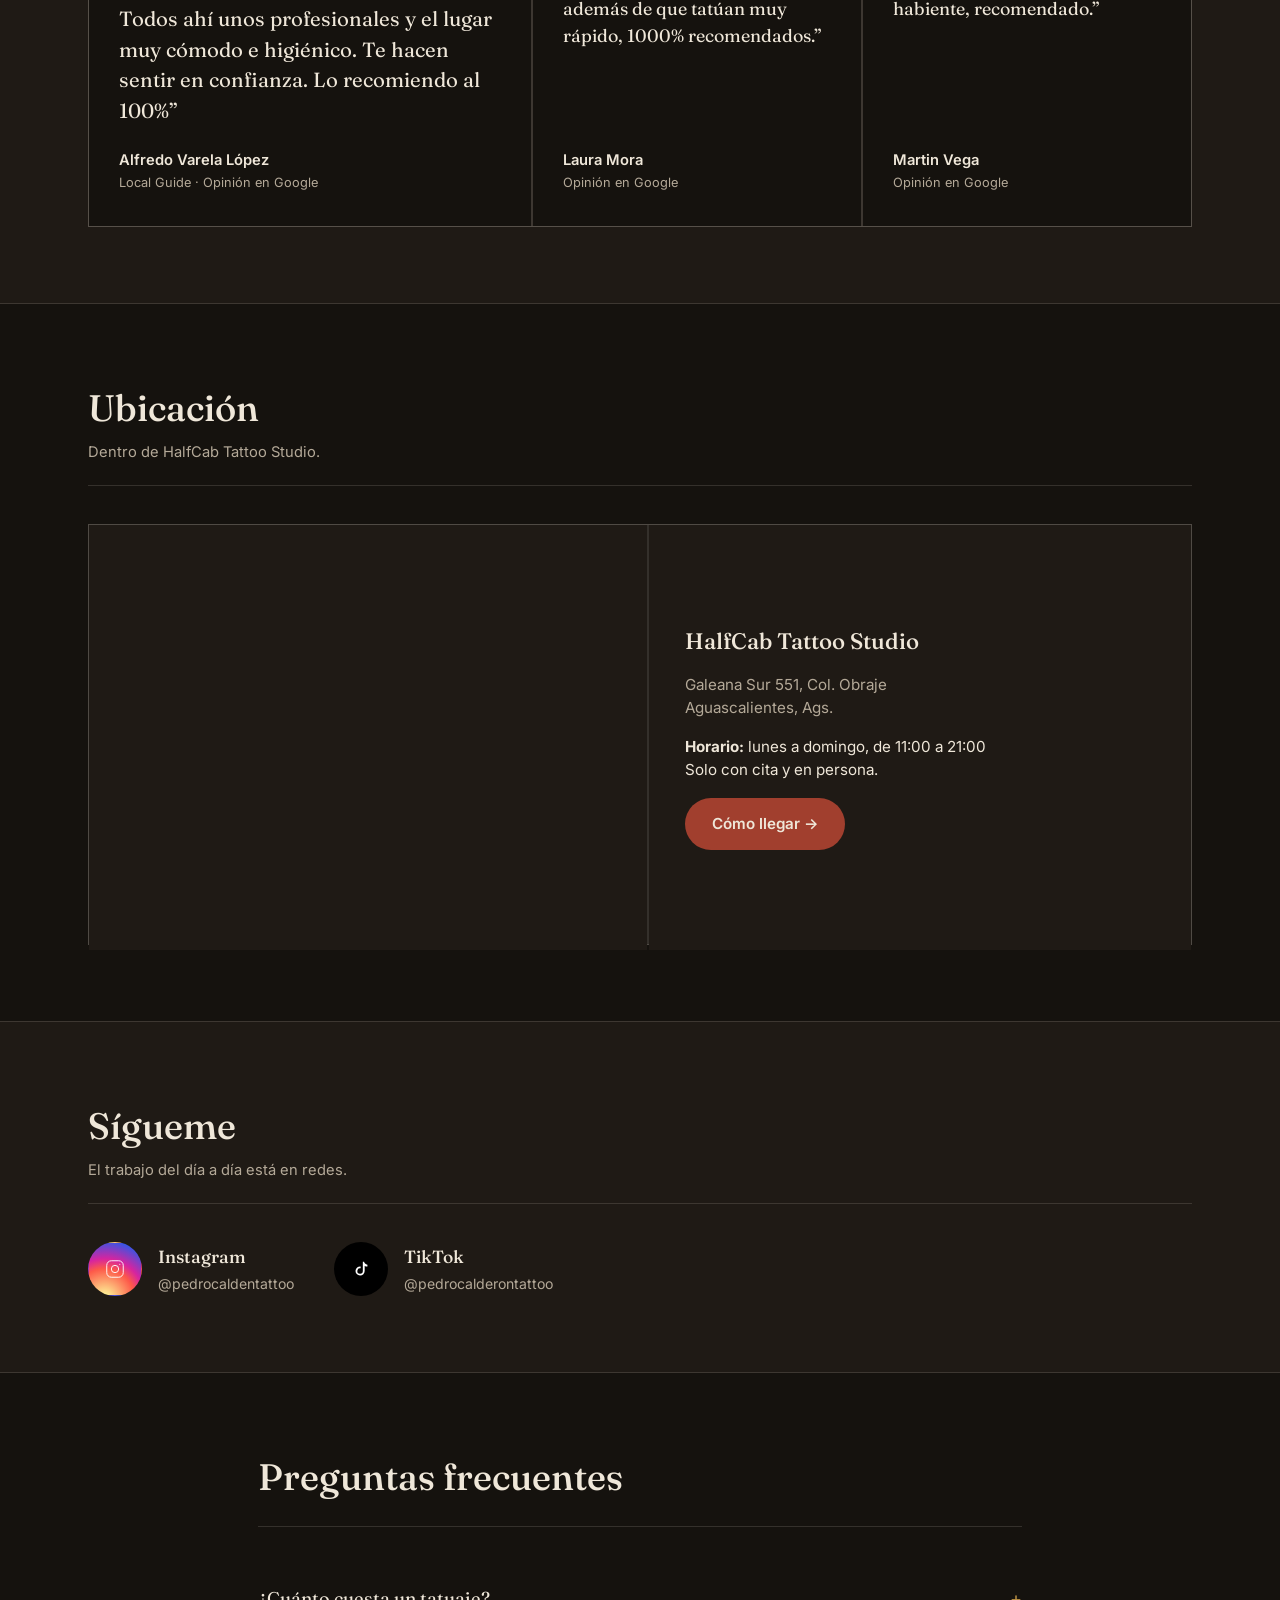
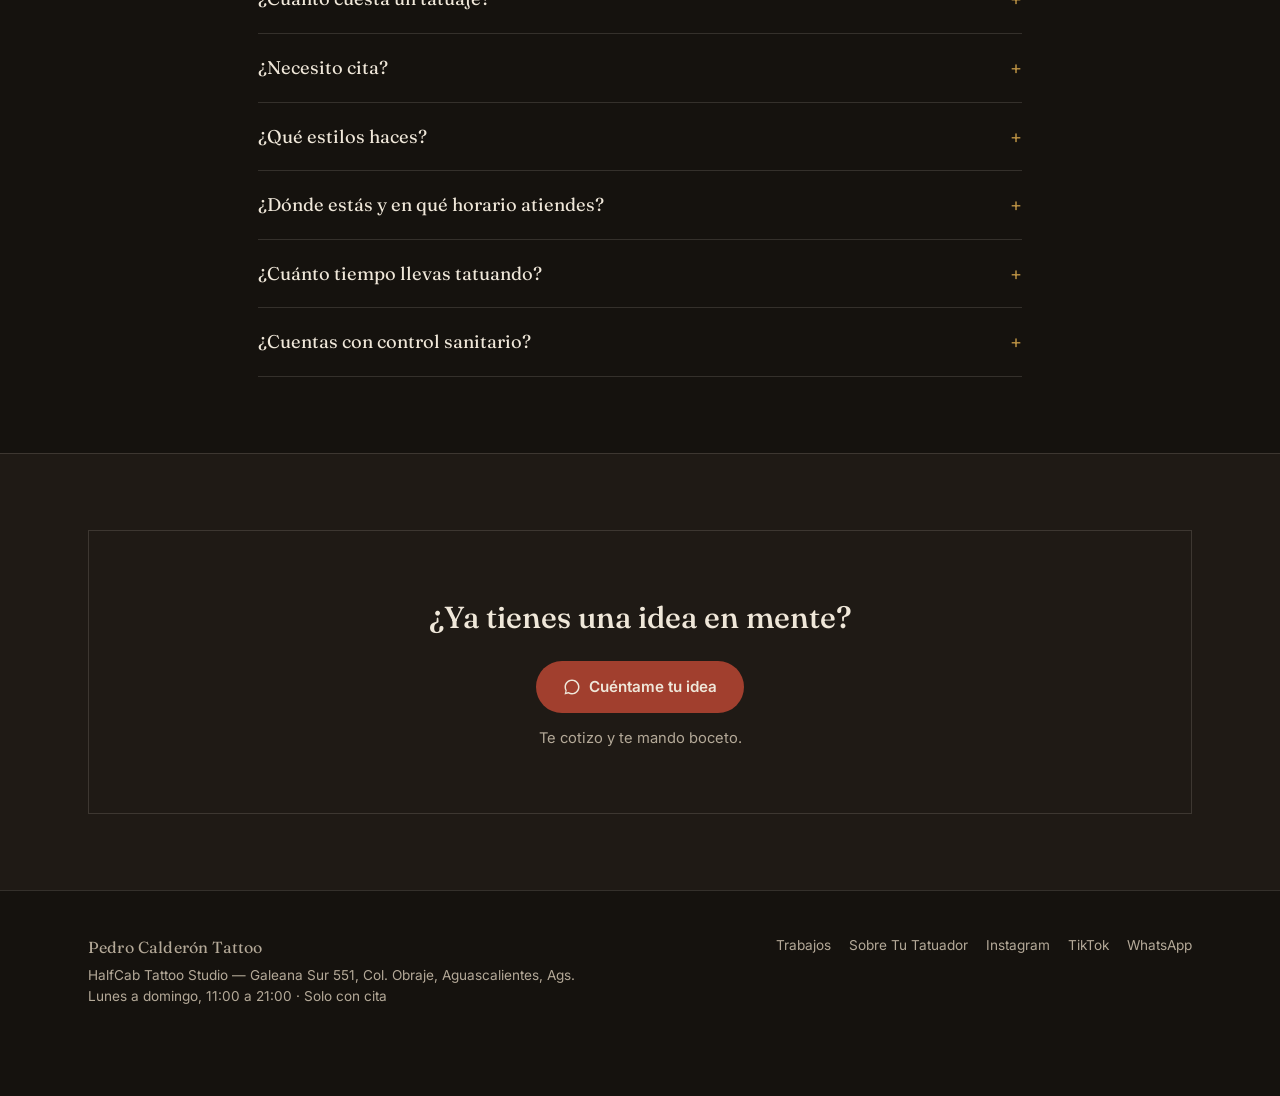
==== commit f6acb1a9: "feat: inicio solo con botón a Trabajos, reseñas completas de Google, galería con todas las piezas Co" ====
--- a/index.html
+++ b/index.html
@@ -12,7 +12,7 @@
 <link rel="preconnect" href="https://fonts.gstatic.com" crossorigin>
 <link rel="preload" as="image" href="gallery/tatuaje-hannya-samurai-costilla-aguascalientes.webp" fetchpriority="high">
 <link href="https://fonts.googleapis.com/css2?family=Fraunces:ital,opsz,wght@0,9..144,400;0,9..144,500;0,9..144,600;1,9..144,500&family=Inter:wght@400;500;600;700&display=swap" rel="stylesheet">
-<link rel="stylesheet" href="style.css?v=20261025d">
+<link rel="stylesheet" href="style.css?v=20261025e">
 
 <meta property="og:locale" content="es_MX">
 <meta property="og:site_name" content="Pedro Calderón Tattoo">
@@ -225,23 +225,9 @@
   </div>
 </section>
 
-<section class="section" id="trabajo-reciente" style="background:var(--bg-alt);border-top:1px solid var(--line);border-bottom:1px solid var(--line);">
-  <div class="wrap">
-    <div class="section-head">
-      <div>
-        <h2>Trabajo reciente</h2>
-        <p>Una selección de piezas realizadas en sesión.</p>
-      </div>
-      <a class="btn ghost" href="trabajos.html">Ver todos los trabajos →</a>
-    </div>
-    <div class="tiles" id="strip">
-      <a class="tile" href="trabajos.html" data-file="gallery/tatuaje-hannya-samurai-costilla-aguascalientes.webp">
-        <img src="gallery/tatuaje-hannya-samurai-costilla-aguascalientes.webp" alt="Tatuaje de máscara hannya con casco samurái en el costillar, realizado por Pedro Calderón, tatuador en Aguascalientes" width="1400" height="1866" loading="lazy" decoding="async">
-      </a>
-      <a class="tile" href="trabajos.html" data-file="gallery/tatuaje-tribal-hombro-pecho-aguascalientes.webp">
-        <img src="gallery/tatuaje-tribal-hombro-pecho-aguascalientes.webp" alt="Tatuaje tribal blackwork en hombro y pecho, realizado por Pedro Calderón, tatuador en Aguascalientes" width="1400" height="1866" loading="lazy" decoding="async">
-      </a>
-    </div>
+<section class="section work-cta" id="trabajo-reciente" style="border-top:1px solid var(--line);">
+  <div class="wrap">
+    <a class="btn" href="trabajos.html">Muestra de trabajos →</a>
   </div>
 </section>
 
@@ -271,21 +257,21 @@
       </div>
       <a class="btn ghost" href="https://www.google.com/maps?q=HALFCAB+TATTOO+STUDIO,21.8721354,-102.2977897" target="_blank" rel="noopener">Ver opiniones en Google →</a>
     </div>
+    <p class="rating"><span class="star" aria-hidden="true">★</span> <b>4.9</b> de 5 en Google · HalfCab Tattoo Studio</p>
     <div class="reviews">
       <blockquote class="review review-main">
-        <p>“Pedro es todo un artista.”</p>
-        <footer>— Alfredo Varela López, Local Guide en Google</footer>
+        <p>“Me hicieron un tatuaje y quedo excelente, Pedro es todo un artista. Todos ahí unos profesionales y el lugar muy cómodo e higiénico. Te hacen sentir en confianza. Lo recomiendo al 100%”</p>
+        <footer><b>Alfredo Varela López</b><span>Local Guide · Opinión en Google</span></footer>
       </blockquote>
-      <div class="review review-sum">
-        <h3>Limpieza e higiene</h3>
-        <p>Es lo que más se repite en las opiniones del estudio: un lugar limpio, ordenado y cómodo.</p>
-      </div>
-      <div class="review review-sum">
-        <h3>Trato y confianza</h3>
-        <p>Los clientes mencionan un trato amable y atento, y que se sintieron en confianza durante la sesión.</p>
-      </div>
-    </div>
-    <p class="review-note">El estudio tiene una calificación de 4.9 sobre 5 en Google. El resumen es de las opiniones públicas del estudio, no de un cliente en particular.</p>
+      <blockquote class="review">
+        <p>“Excelente servicio y atención, son muy amables y atentos, además de que tatúan muy rápido, 1000% recomendados.”</p>
+        <footer><b>Laura Mora</b><span>Opinión en Google</span></footer>
+      </blockquote>
+      <blockquote class="review">
+        <p>“Excelente servicio, tienen muy limpio el estudio y muy buen habiente, recomendado.”</p>
+        <footer><b>Martin Vega</b><span>Opinión en Google</span></footer>
+      </blockquote>
+    </div>
   </div>
 </section>
 
@@ -479,23 +465,6 @@
     timer = setInterval(tick, INTERVAL);
   }
 
-  /* ---------- Tira de trabajo reciente ---------- */
-  function initStrip(imgs) {
-    var strip = document.getElementById('strip');
-    if (!strip) return;
-    var have = {};
-    [].forEach.call(strip.querySelectorAll('[data-file]'), function (el) { have[el.getAttribute('data-file')] = true; });
-    var room = 8 - Object.keys(have).length;
-    imgs.filter(function (i) { return !have[i.file]; }).slice(0, Math.max(room, 0)).forEach(function (it) {
-      var a = document.createElement('a');
-      a.className = 'tile';
-      a.href = 'trabajos.html';
-      a.setAttribute('data-file', it.file);
-      a.innerHTML = '<img src="' + esc(it.file) + '" alt="' + esc(it.alt) + '" loading="lazy" decoding="async">';
-      strip.appendChild(a);
-    });
-  }
-
   var stageEl = document.getElementById('hero-stage');
   function reveal() { stageEl.classList.remove('pending'); }
   var revealTimer = setTimeout(reveal, 900);      // si gallery.json tarda, se muestra la foto fija
@@ -504,7 +473,6 @@
     .then(function (items) {
       var imgs = (items || []).filter(function (i) { return i.type === 'image'; });
       initCarousel(imgs);
-      initStrip(imgs);
     })
     .catch(function () {})
     .then(function () { clearTimeout(revealTimer); reveal(); });
--- a/style.css
+++ b/style.css
@@ -416,3 +416,20 @@
 .style-link{display:inline-block;margin-top:16px;color:var(--brass);text-decoration:none;font-size:0.9rem;font-weight:600;}
 .style-link:hover{color:var(--ink);}
 @media (max-width:860px){.style-card img{aspect-ratio:4/3;object-position:center 25%;}}
+
+/* Inicio: solo botón hacia Trabajos */
+.work-cta{padding:56px 0;text-align:center;}
+.work-cta .wrap{display:flex;justify-content:center;}
+
+/* Reseñas completas */
+.rating{margin:0 0 20px;color:var(--ink-dim);font-size:0.95rem;}
+.rating .star{color:var(--brass);font-size:1.15rem;}
+.rating b{color:var(--ink);font-size:1.15rem;}
+.reviews{grid-template-columns:1.35fr 1fr 1fr;}
+.review{display:flex;flex-direction:column;justify-content:space-between;gap:22px;padding:34px 30px;}
+.review p,.review-main p{font-family:var(--font-display);font-size:1.12rem;line-height:1.5;margin:0;color:var(--ink);}
+.review-main p{font-size:1.28rem;}
+.review footer{border:0;padding:0;display:flex;flex-direction:column;gap:2px;}
+.review footer b{color:var(--ink);font-weight:600;font-size:0.92rem;}
+.review footer span{color:var(--ink-dim);font-size:0.8rem;}
+@media (max-width:860px){.reviews{grid-template-columns:1fr;}}
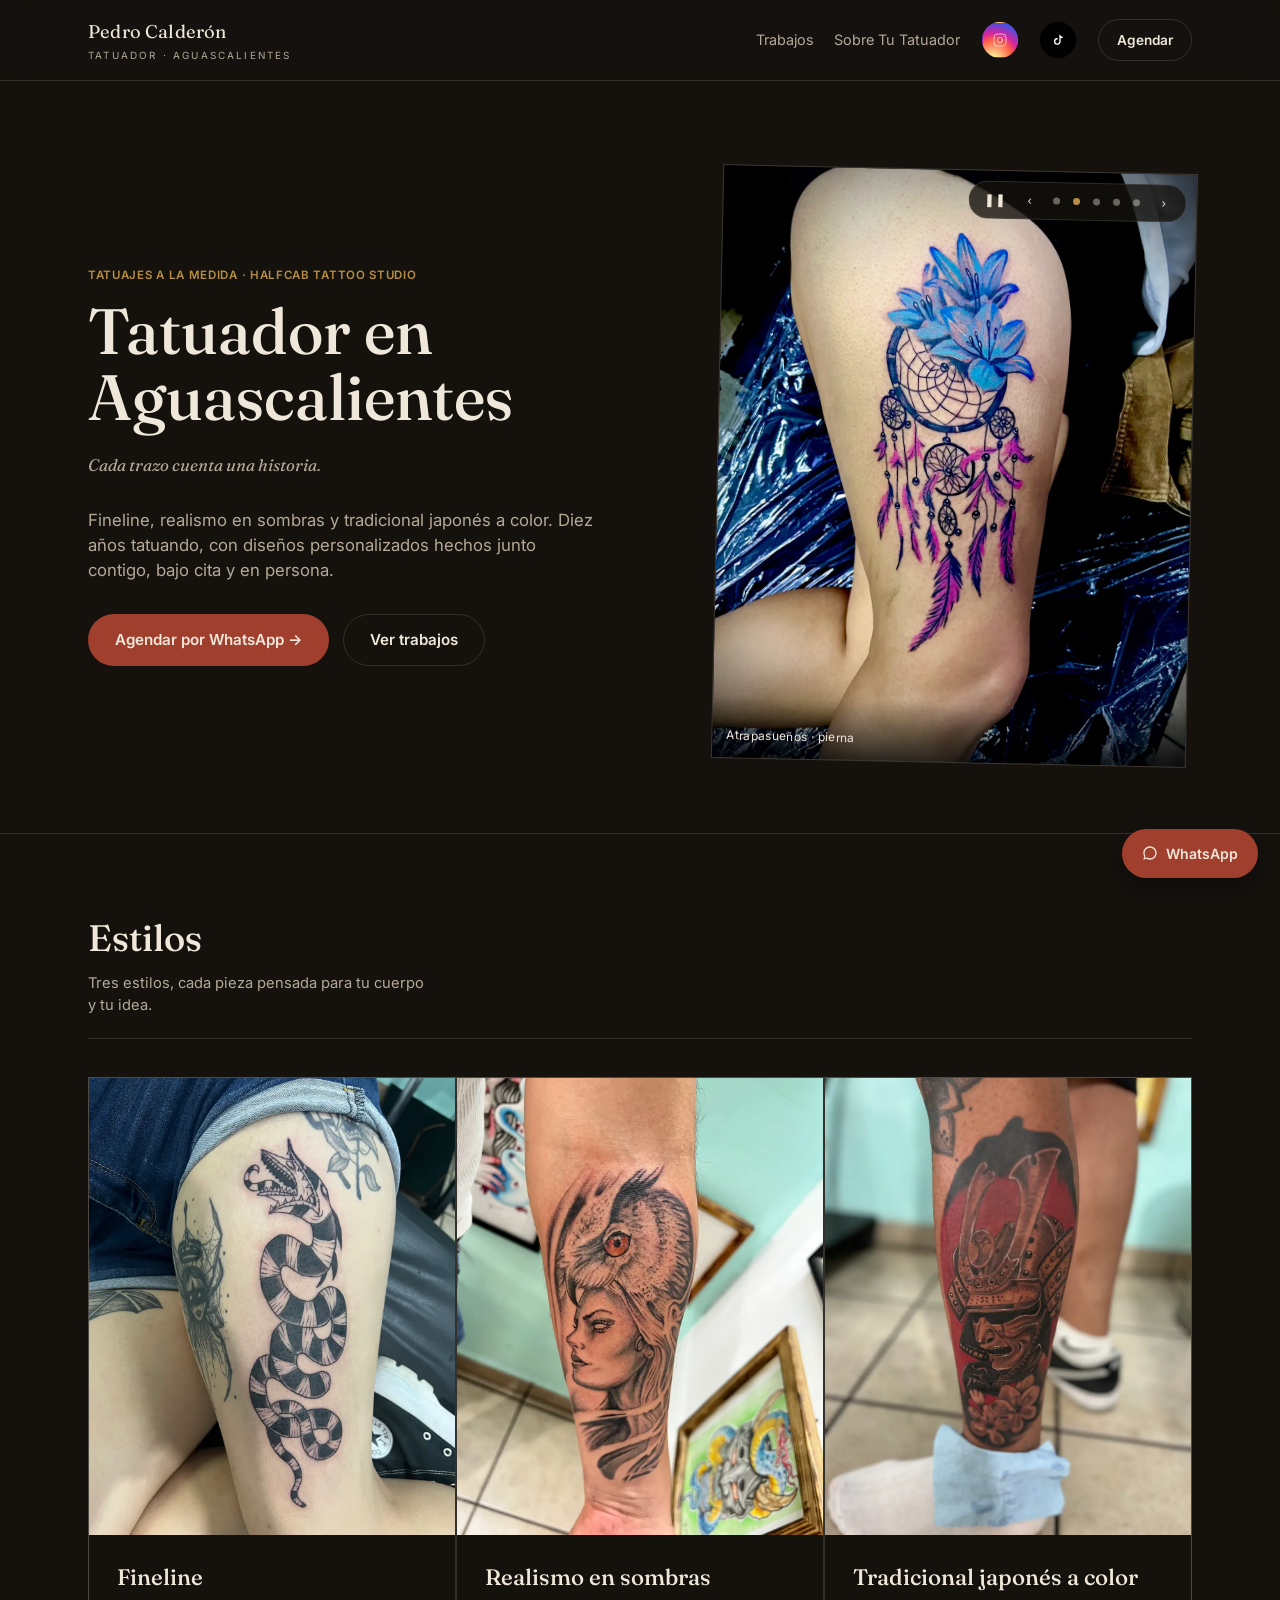
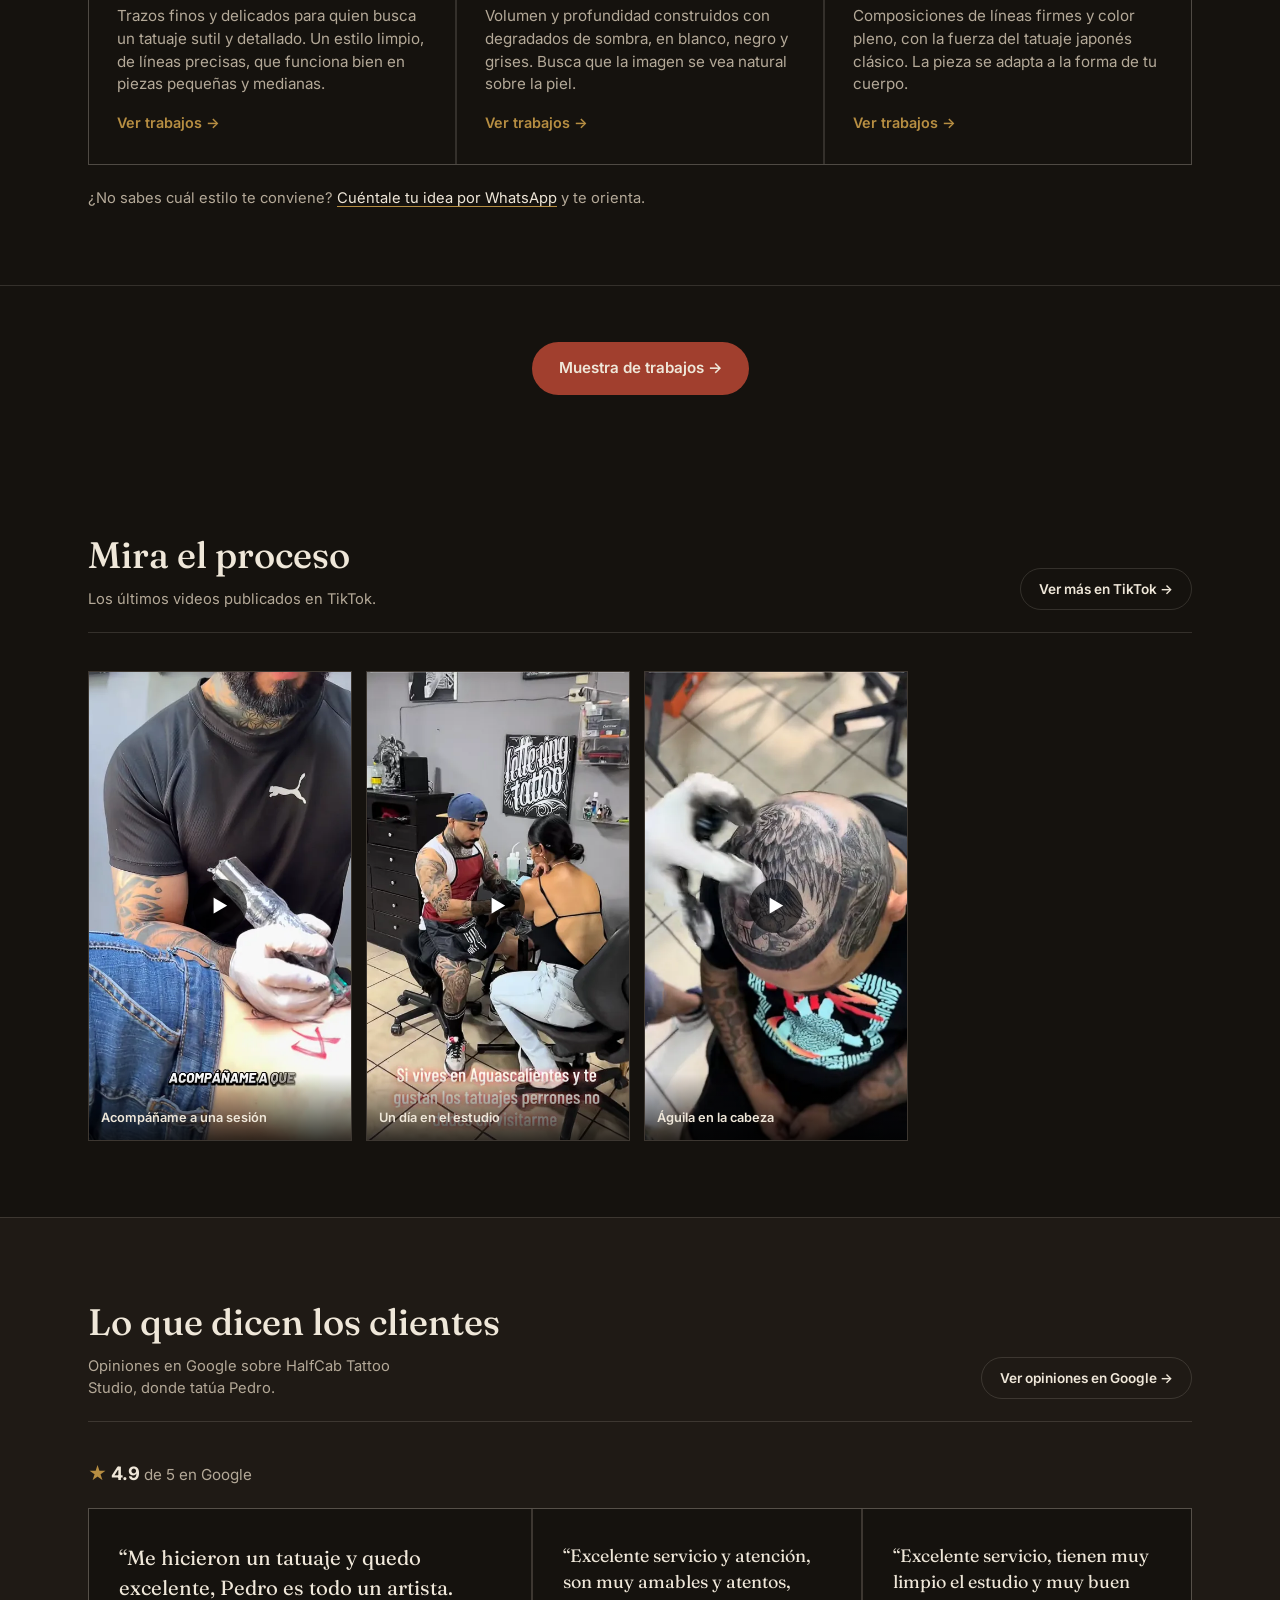
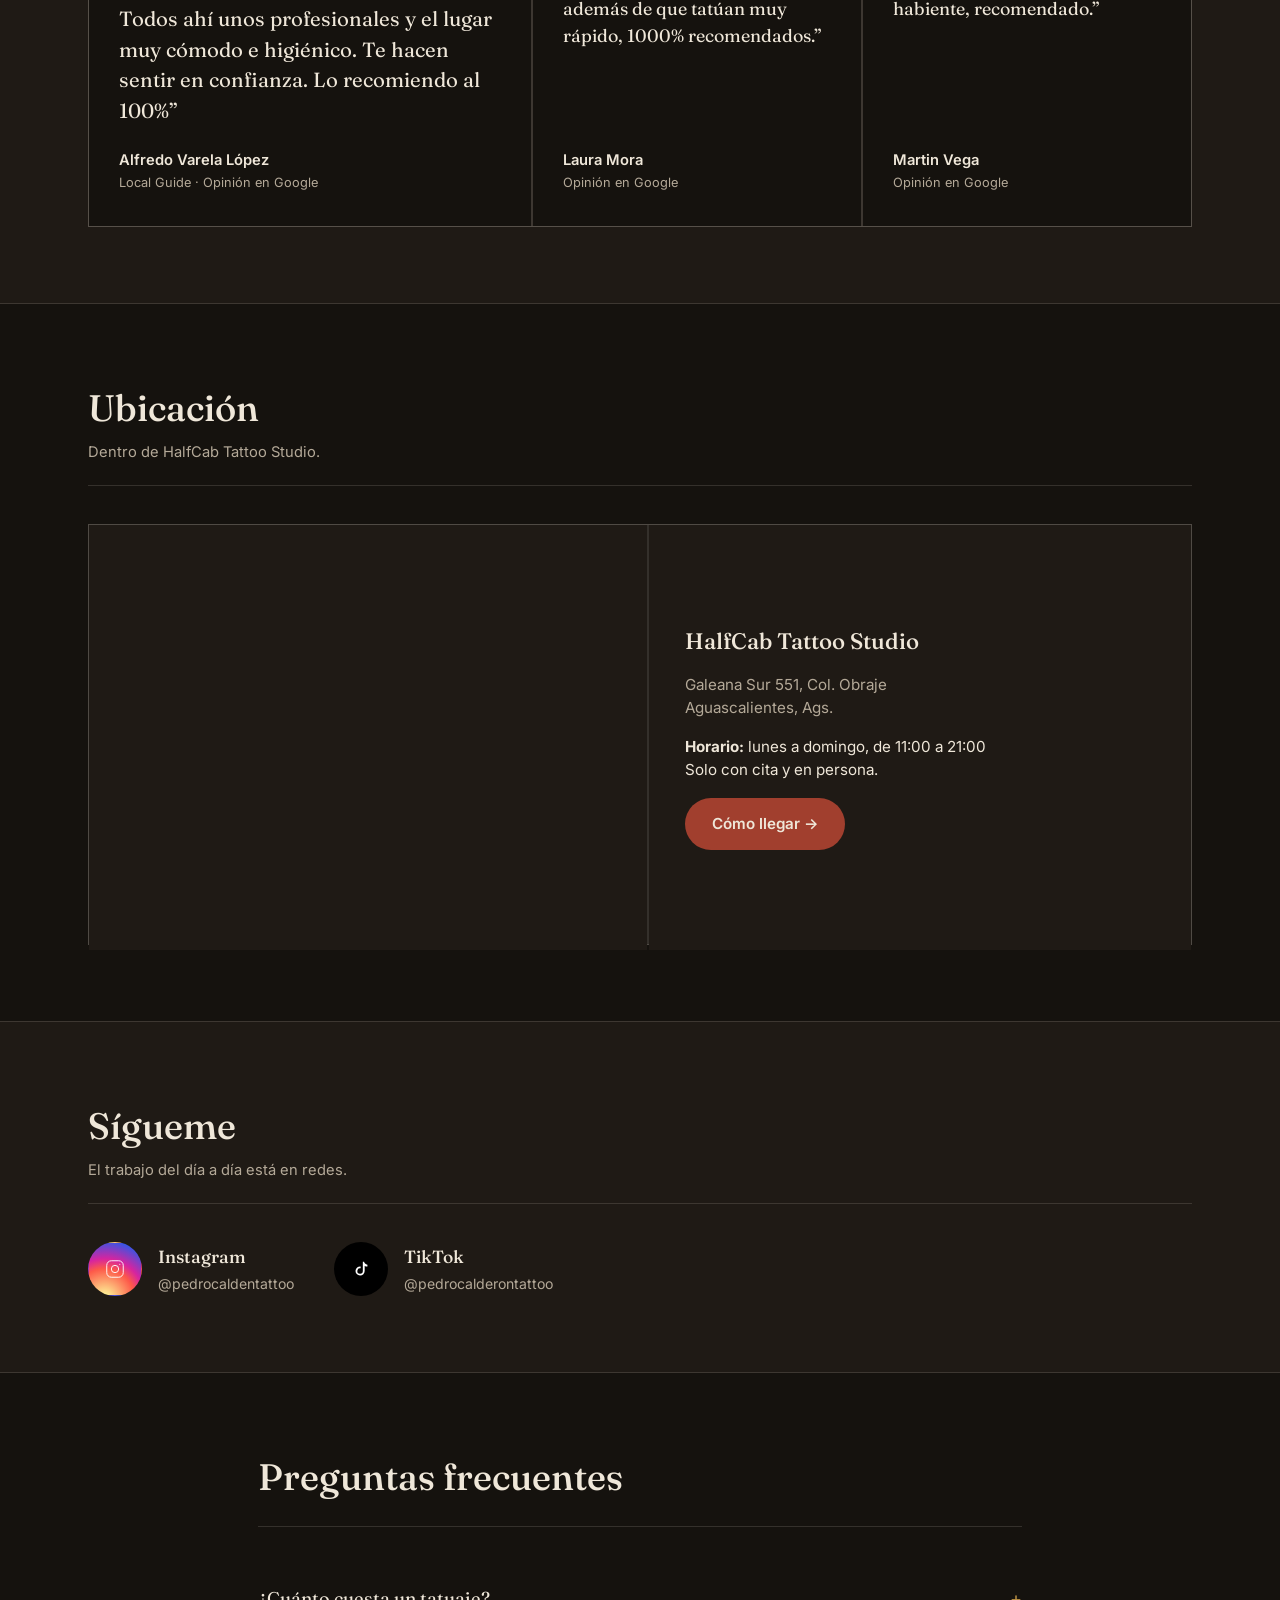
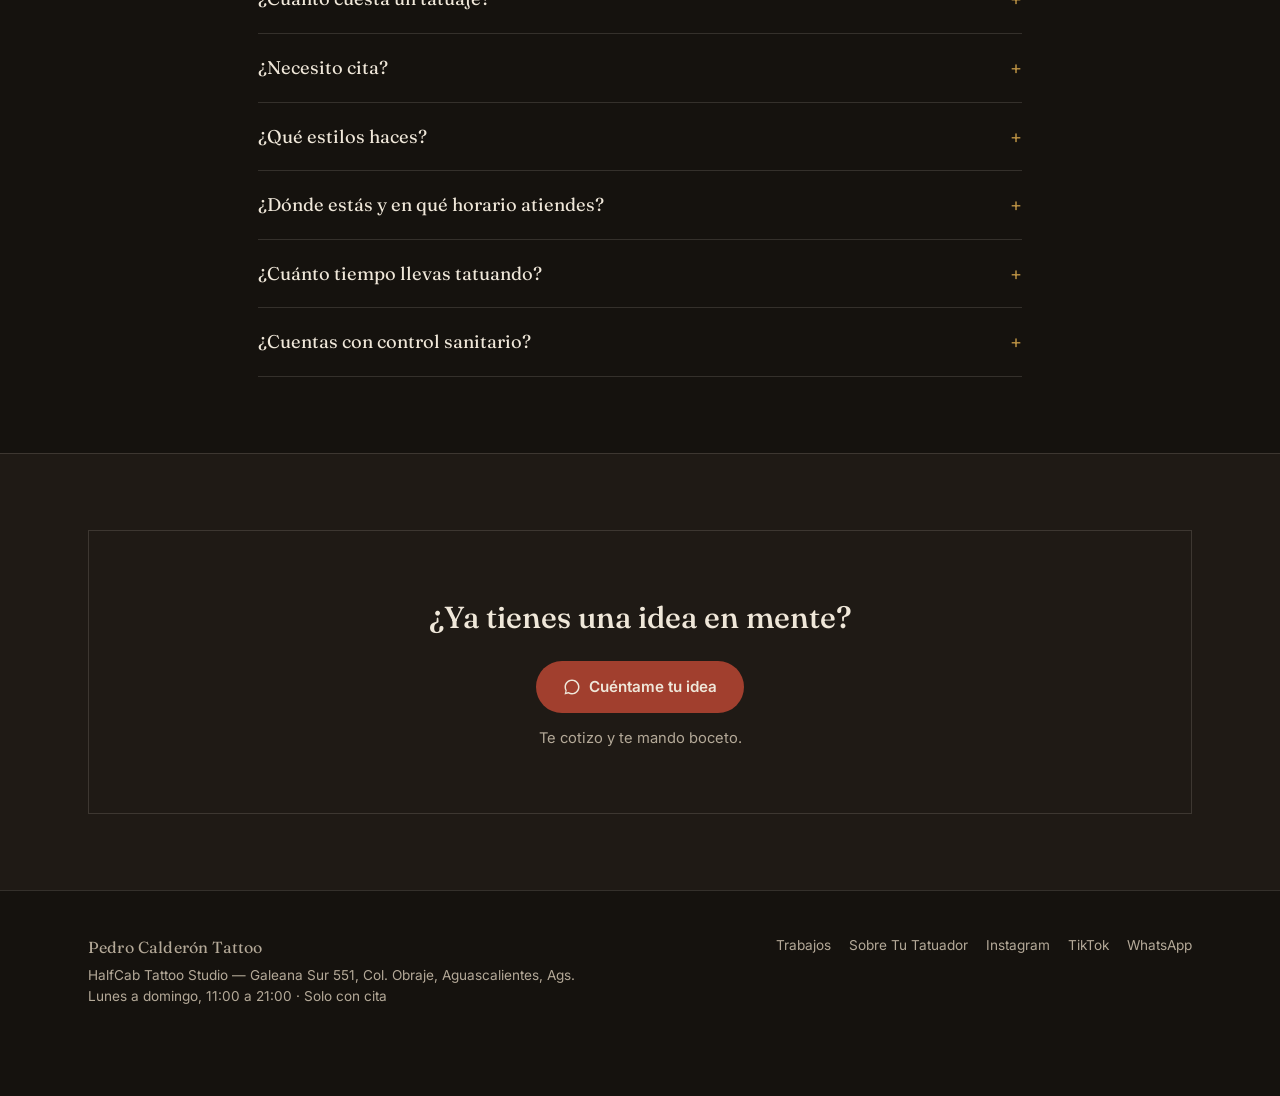
==== commit 977cc6b7: "copy: calificación sin nombre del estudio Co-Authored-By: Claude Sonnet 5.5 <noreply@anthropic.com> " ====
--- a/index.html
+++ b/index.html
@@ -257,7 +257,7 @@
       </div>
       <a class="btn ghost" href="https://www.google.com/maps?q=HALFCAB+TATTOO+STUDIO,21.8721354,-102.2977897" target="_blank" rel="noopener">Ver opiniones en Google →</a>
     </div>
-    <p class="rating"><span class="star" aria-hidden="true">★</span> <b>4.9</b> de 5 en Google · HalfCab Tattoo Studio</p>
+    <p class="rating"><span class="star" aria-hidden="true">★</span> <b>4.9</b> de 5 en Google</p>
     <div class="reviews">
       <blockquote class="review review-main">
         <p>“Me hicieron un tatuaje y quedo excelente, Pedro es todo un artista. Todos ahí unos profesionales y el lugar muy cómodo e higiénico. Te hacen sentir en confianza. Lo recomiendo al 100%”</p>
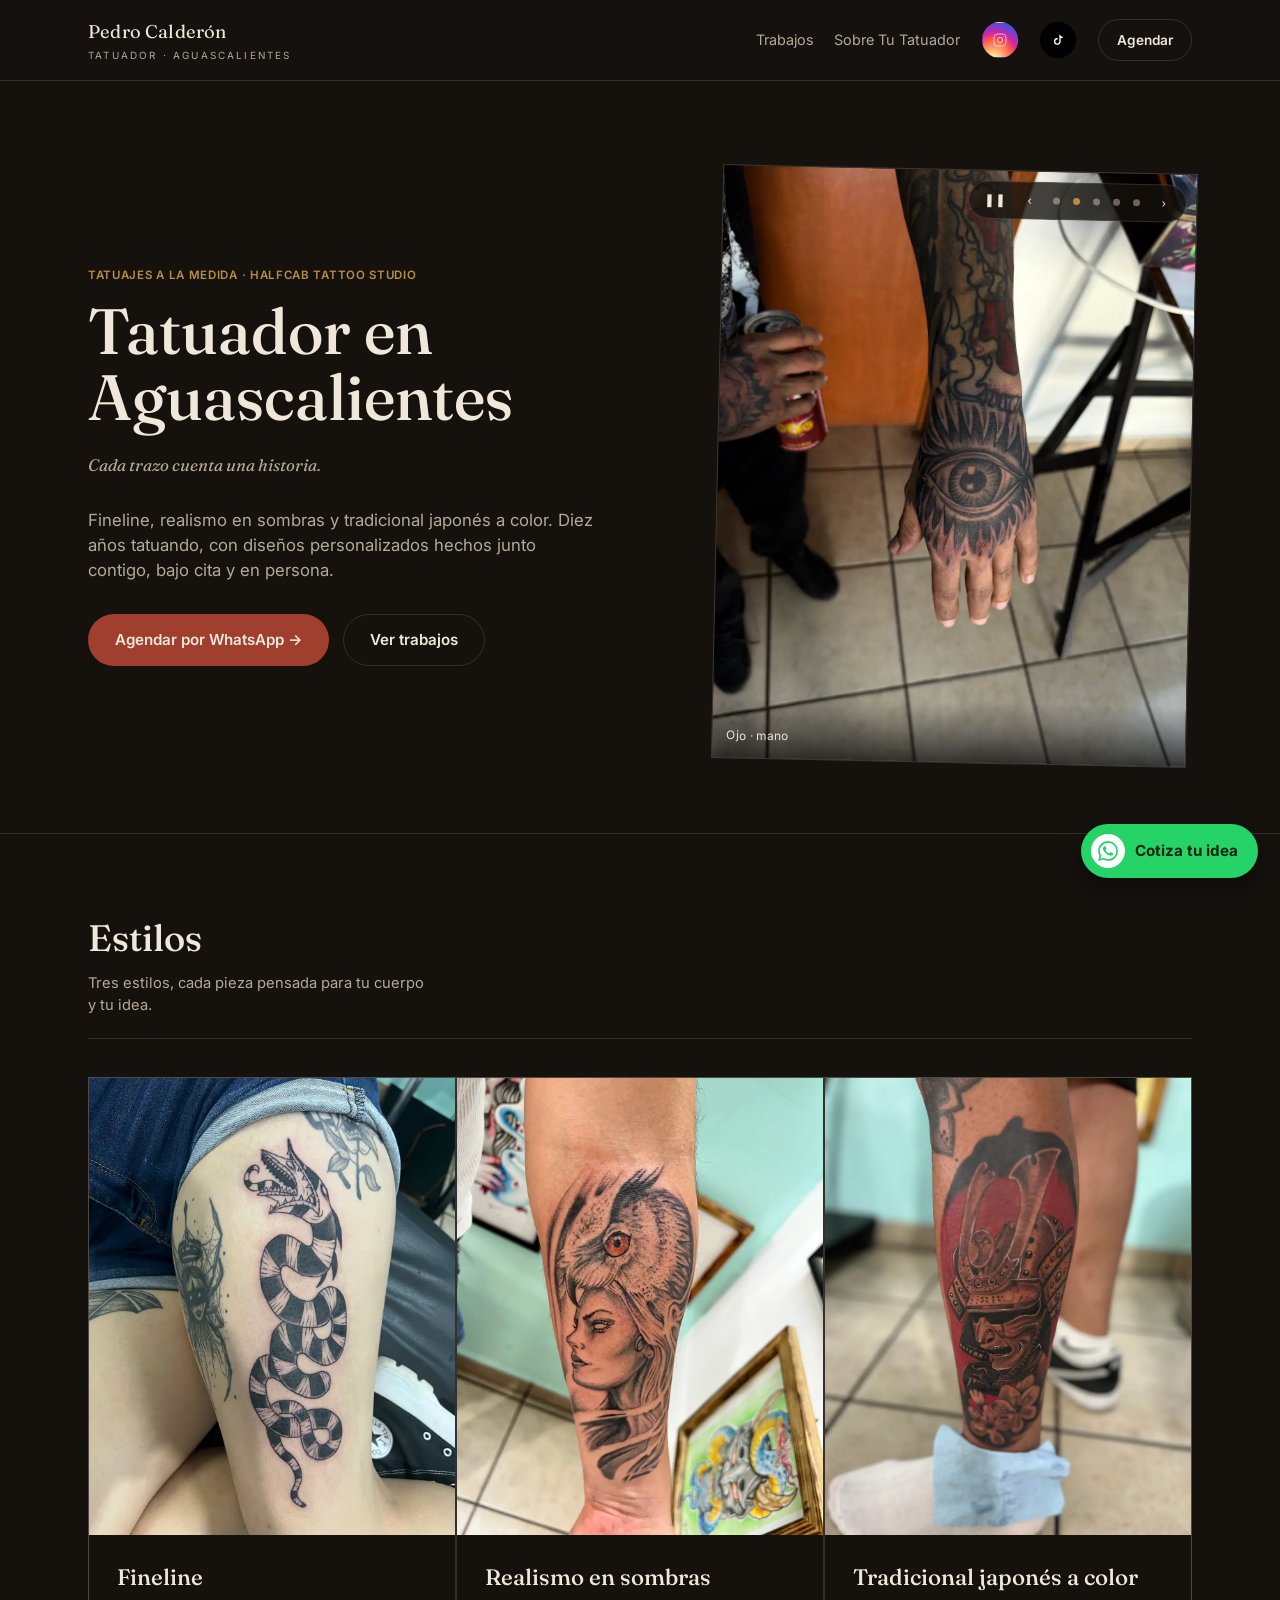
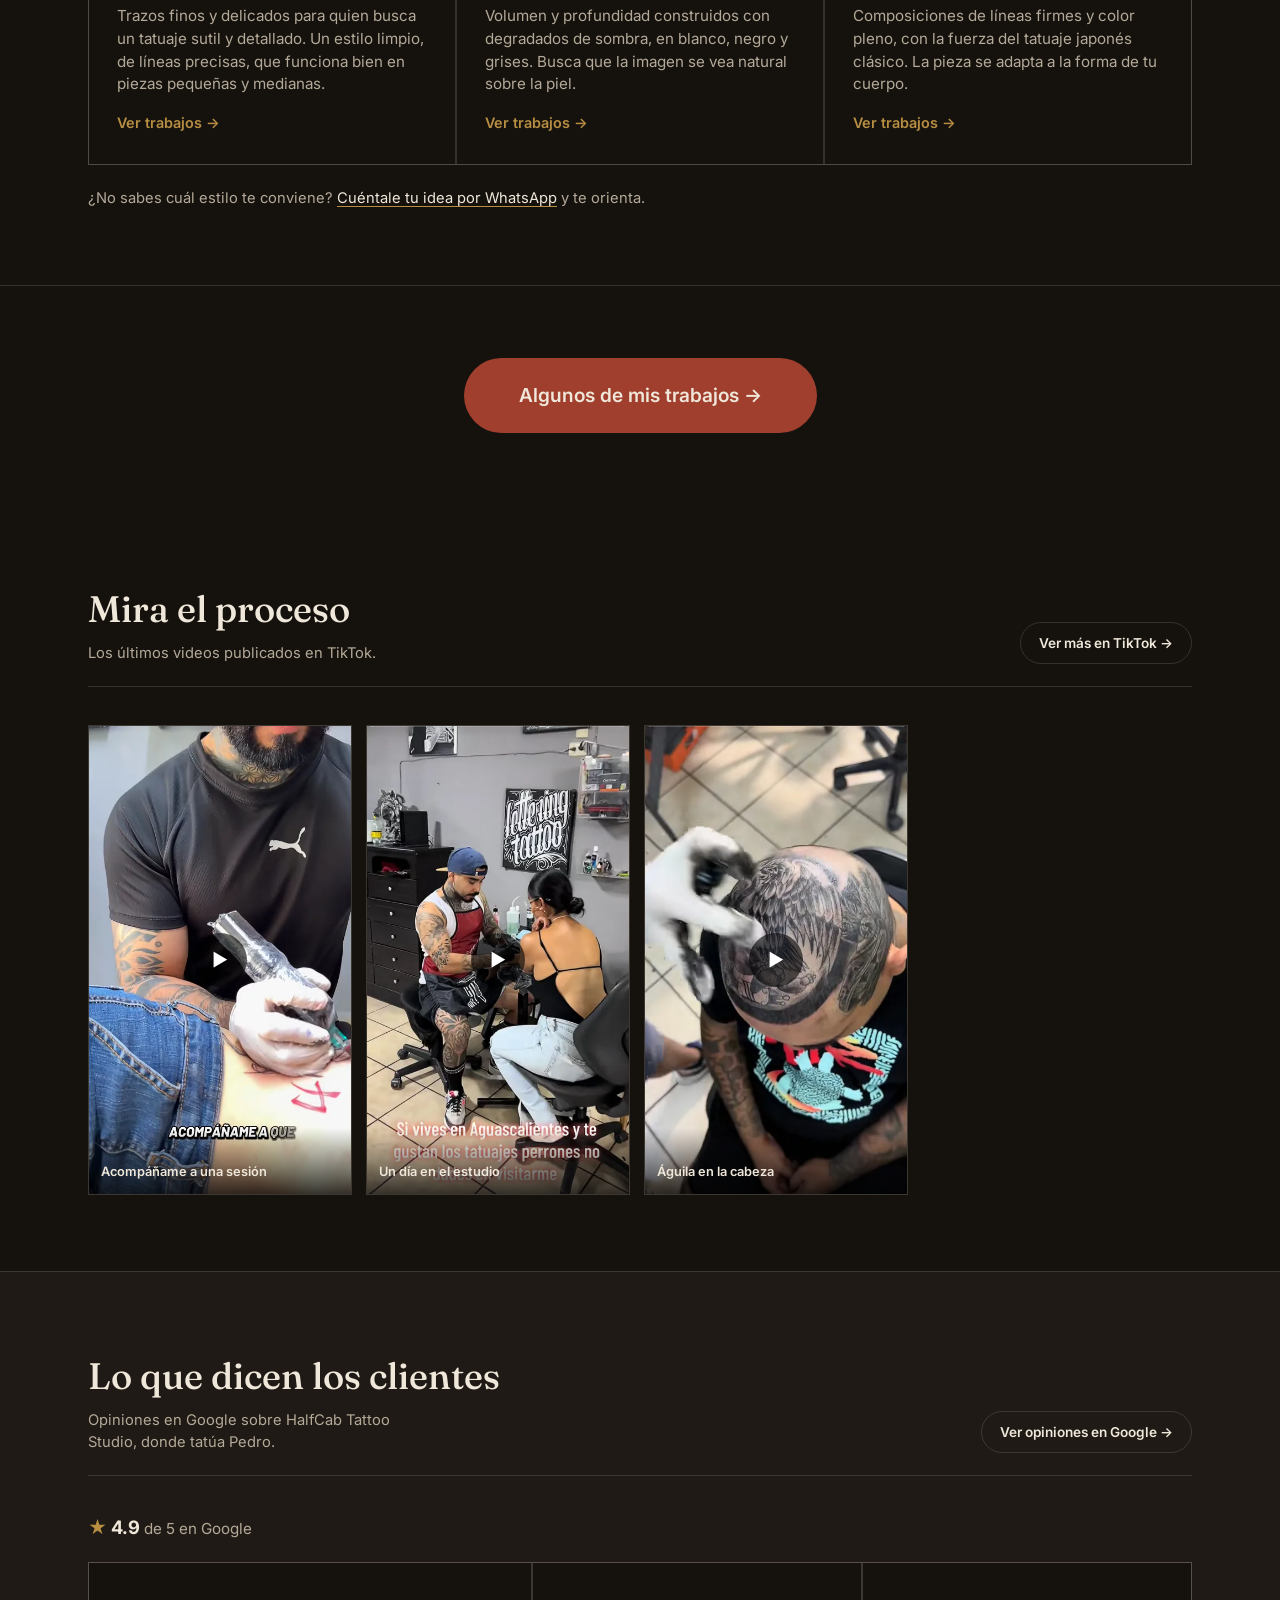
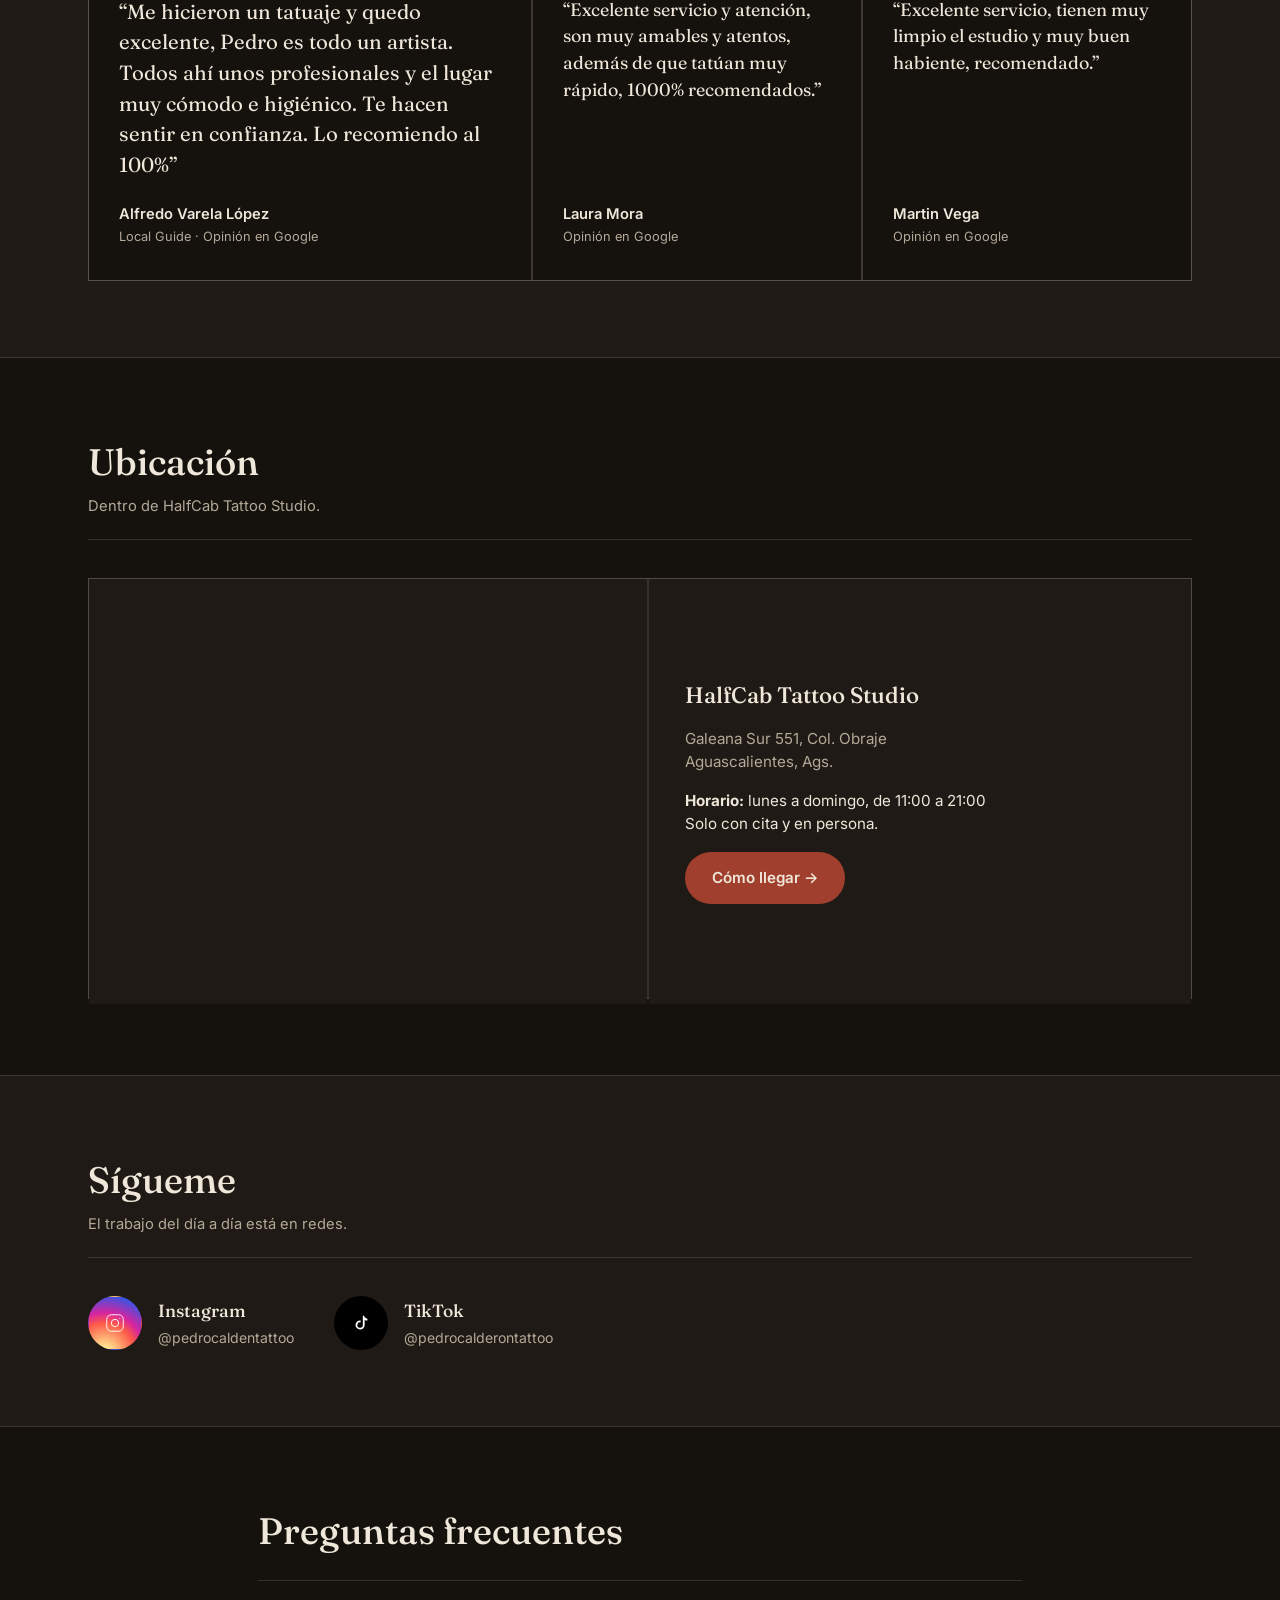
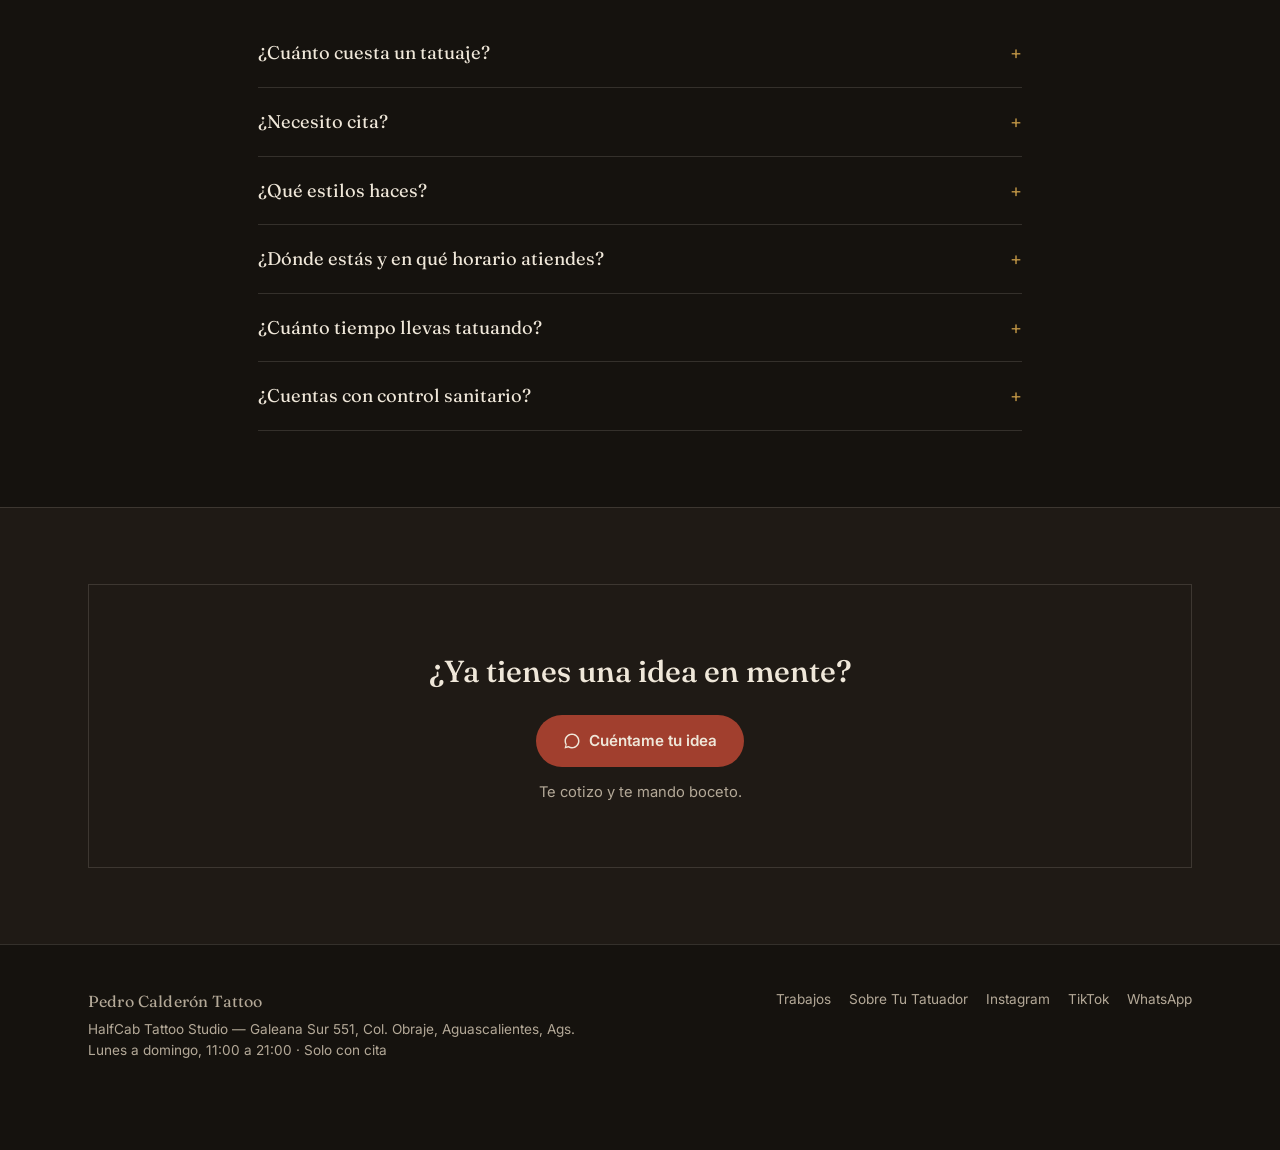
==== commit f84ddb18: "feat: botón fijo de WhatsApp en verde de la app con logo y 'Cotiza tu idea'; botón grande 'Algunos d" ====
--- a/index.html
+++ b/index.html
@@ -12,7 +12,7 @@
 <link rel="preconnect" href="https://fonts.gstatic.com" crossorigin>
 <link rel="preload" as="image" href="gallery/tatuaje-hannya-samurai-costilla-aguascalientes.webp" fetchpriority="high">
 <link href="https://fonts.googleapis.com/css2?family=Fraunces:ital,opsz,wght@0,9..144,400;0,9..144,500;0,9..144,600;1,9..144,500&family=Inter:wght@400;500;600;700&display=swap" rel="stylesheet">
-<link rel="stylesheet" href="style.css?v=20261025e">
+<link rel="stylesheet" href="style.css?v=20261025f">
 
 <meta property="og:locale" content="es_MX">
 <meta property="og:site_name" content="Pedro Calderón Tattoo">
@@ -227,7 +227,7 @@
 
 <section class="section work-cta" id="trabajo-reciente" style="border-top:1px solid var(--line);">
   <div class="wrap">
-    <a class="btn" href="trabajos.html">Muestra de trabajos →</a>
+    <a class="btn btn-xl" href="trabajos.html">Algunos de mis trabajos →</a>
   </div>
 </section>
 
@@ -387,9 +387,9 @@
   </div>
 </footer>
 
-<a class="fab" href="https://wa.me/524491995049?text=Hola%20Pedro%2C%20vi%20tu%20p%C3%A1gina%20y%20quiero%20agendar%20una%20cita" target="_blank" rel="noopener">
-  <svg width="16" height="16" viewBox="0 0 24 24" fill="currentColor"><path d="M12 2C6.48 2 2 6.48 2 12c0 1.85.5 3.58 1.36 5.08L2 22l5.1-1.34A9.94 9.94 0 0 0 12 22c5.52 0 10-4.48 10-10S17.52 2 12 2zm0 18c-1.6 0-3.1-.44-4.38-1.2l-.31-.19-3.03.8.81-2.95-.2-.3A7.94 7.94 0 0 1 4 12c0-4.41 3.59-8 8-8s8 3.59 8 8-3.59 8-8 8z"/></svg>
-  WhatsApp
+<a class="fab" href="https://wa.me/524491995049?text=Hola%20Pedro%2C%20vi%20tu%20p%C3%A1gina%20y%20quiero%20agendar%20una%20cita" target="_blank" rel="noopener" aria-label="Cotiza tu idea por WhatsApp">
+  <span class="fab-ico" aria-hidden="true"><svg viewBox="0 0 24 24" fill="currentColor"><path d="M17.472 14.382c-.297-.149-1.758-.867-2.03-.967-.273-.099-.471-.148-.67.15-.197.297-.767.966-.94 1.164-.173.199-.347.223-.644.075-.297-.15-1.255-.463-2.39-1.475-.883-.788-1.48-1.761-1.653-2.059-.173-.297-.018-.458.13-.606.134-.133.298-.347.446-.52.149-.174.198-.298.298-.497.099-.198.05-.371-.025-.52-.075-.149-.669-1.612-.916-2.207-.242-.579-.487-.5-.669-.51-.173-.008-.371-.01-.57-.01-.198 0-.52.074-.792.372-.272.297-1.04 1.016-1.04 2.479 0 1.462 1.065 2.875 1.213 3.074.149.198 2.096 3.2 5.077 4.487.709.306 1.262.489 1.694.625.712.227 1.36.195 1.871.118.571-.085 1.758-.719 2.006-1.413.248-.694.248-1.289.173-1.413-.074-.124-.272-.198-.57-.347m-5.421 7.403h-.004a9.87 9.87 0 01-5.031-1.378l-.361-.214-3.741.982.998-3.648-.235-.374a9.86 9.86 0 01-1.51-5.26c.001-5.45 4.436-9.884 9.888-9.884 2.64 0 5.122 1.03 6.988 2.898a9.825 9.825 0 012.893 6.994c-.003 5.45-4.437 9.884-9.885 9.884m8.413-18.297A11.815 11.815 0 0012.05 0C5.495 0 .16 5.335.157 11.892c0 2.096.547 4.142 1.588 5.945L.057 24l6.305-1.654a11.882 11.882 0 005.683 1.448h.005c6.554 0 11.89-5.335 11.893-11.893a11.821 11.821 0 00-3.48-8.413Z"/></svg></span>
+  Cotiza tu idea
 </a>
 
 <script>document.getElementById('hero-stage').classList.add('pending');</script>
--- a/style.css
+++ b/style.css
@@ -433,3 +433,17 @@
 .review footer b{color:var(--ink);font-weight:600;font-size:0.92rem;}
 .review footer span{color:var(--ink-dim);font-size:0.8rem;}
 @media (max-width:860px){.reviews{grid-template-columns:1fr;}}
+
+/* Botón fijo de WhatsApp: verde de la app, con su logo */
+.fab{background:#25D366;color:#06260f;font-weight:700;font-size:0.95rem;padding:10px 20px 10px 10px;gap:10px;box-shadow:0 10px 26px rgba(0,0,0,0.45);}
+.fab:hover{background:#3ae07a;color:#06260f;transform:translateY(-1px);}
+.fab-ico{width:34px;height:34px;border-radius:50%;background:#fff;color:#25D366;display:flex;align-items:center;justify-content:center;flex-shrink:0;}
+.fab-ico svg{width:20px;height:20px;}
+.fab:focus-visible{outline:3px solid #fff;outline-offset:3px;}
+@media (prefers-reduced-motion:no-preference){.fab{transition:background .2s ease,transform .2s ease;}}
+
+/* Botón grande hacia Trabajos */
+.btn-xl{padding:22px 54px;font-size:1.2rem;}
+.work-cta{padding:72px 0;}
+.work-cta .wrap{display:flex;justify-content:center;}
+@media (max-width:520px){.btn-xl{padding:20px 32px;font-size:1.1rem;}}
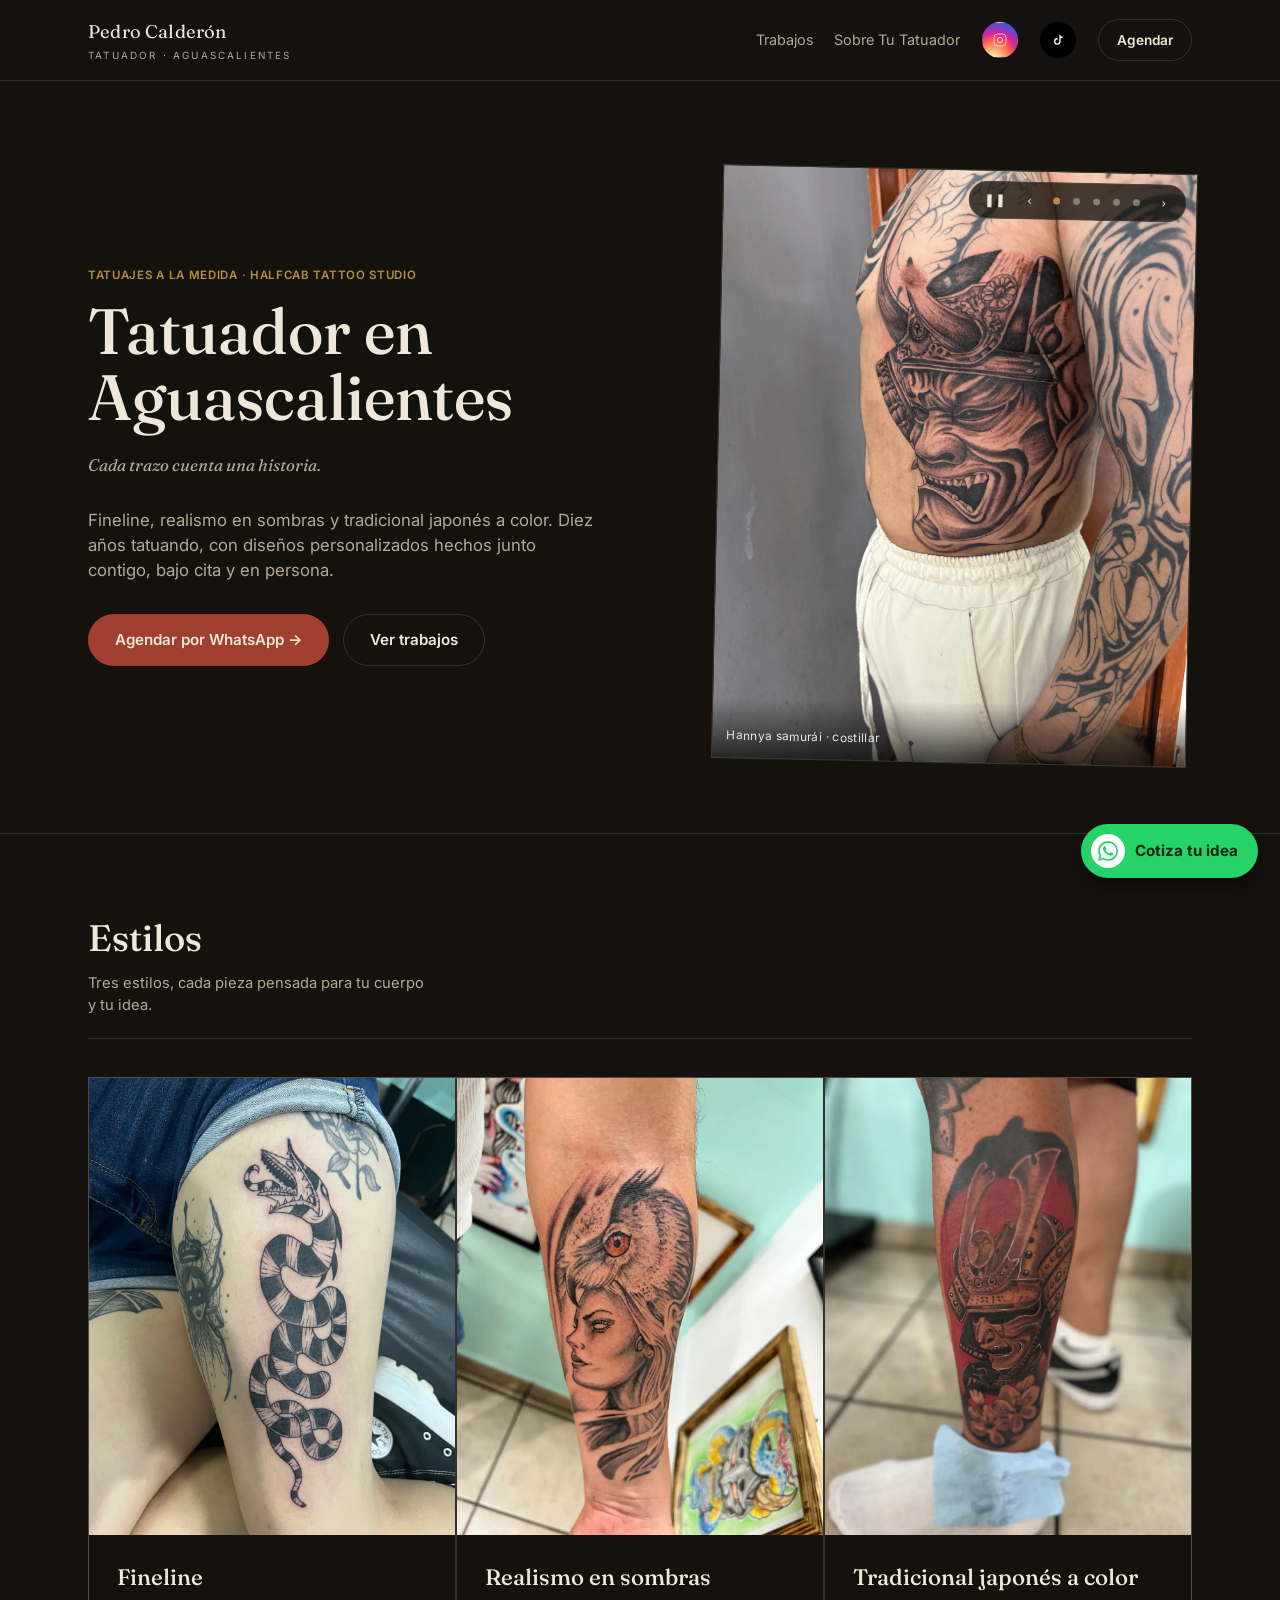
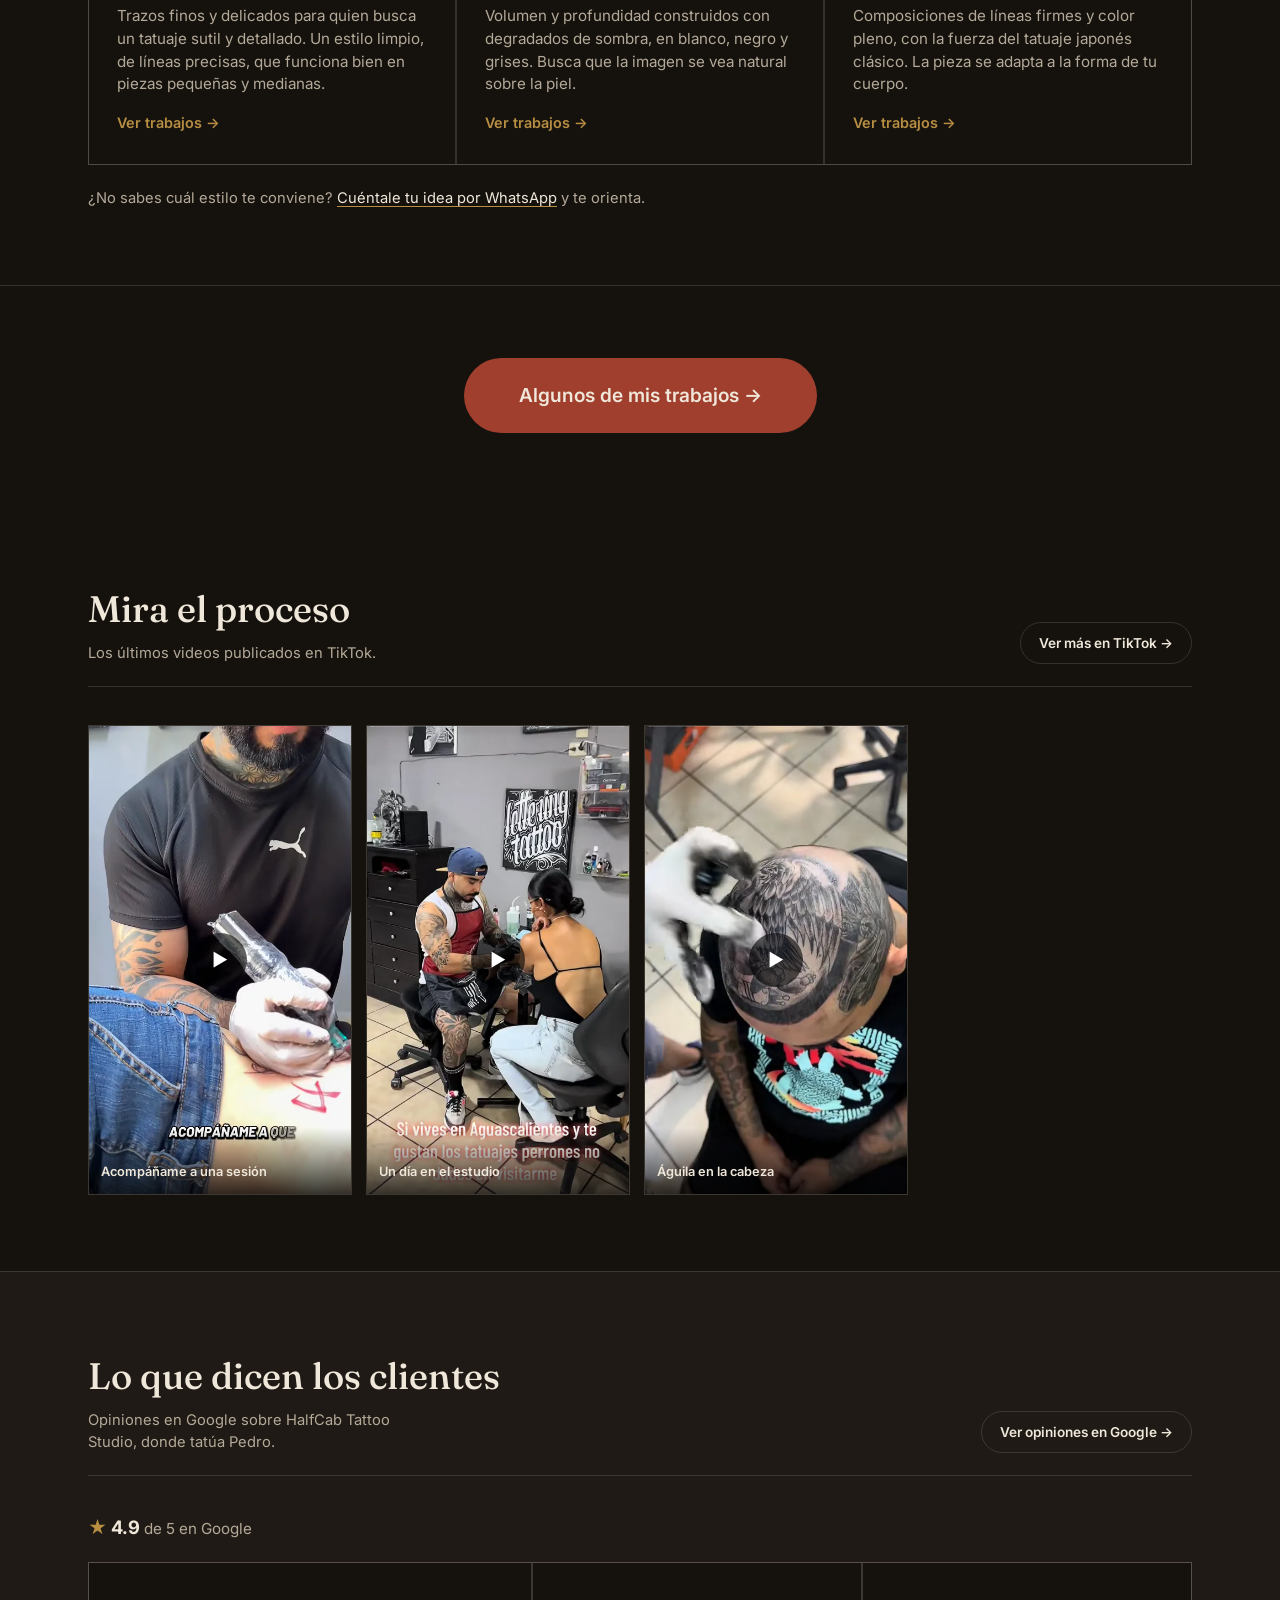
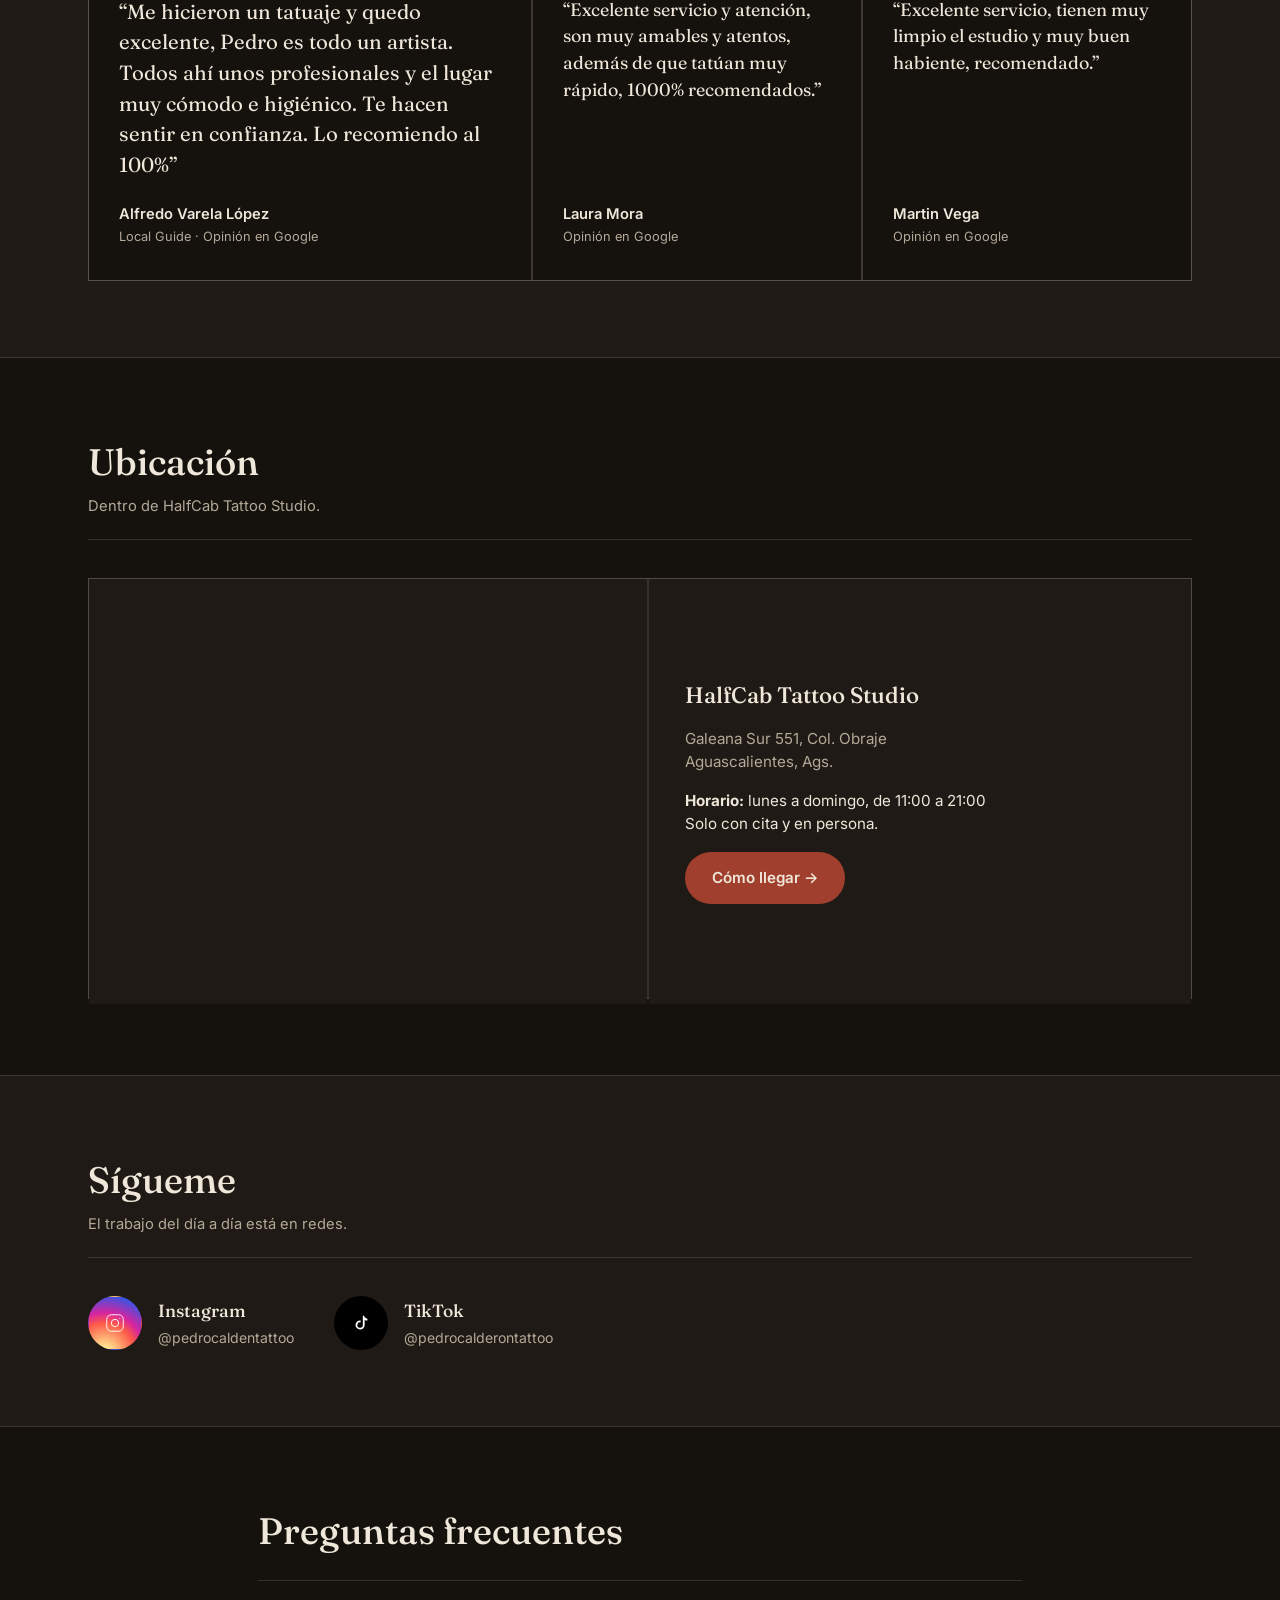
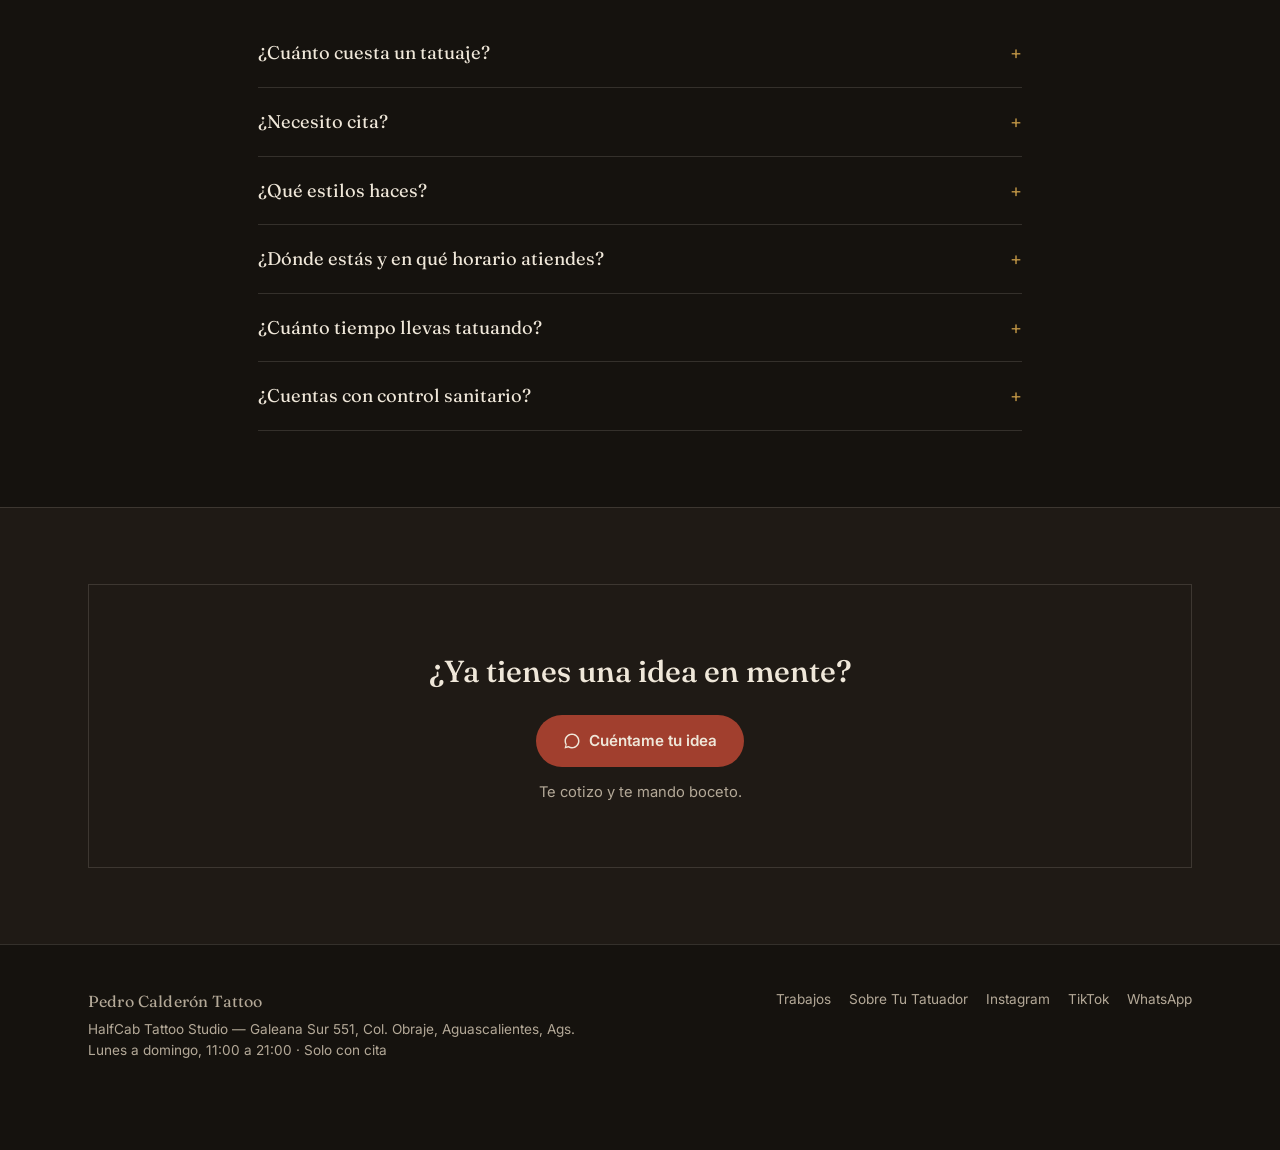
==== commit 656e6c9b: "foto de Pedro con fondo integrado en Sobre Tu Tatuador Co-Authored-By: Claude Sonnet 5.5 <noreply@an" ====
--- a/index.html
+++ b/index.html
@@ -12,7 +12,7 @@
 <link rel="preconnect" href="https://fonts.gstatic.com" crossorigin>
 <link rel="preload" as="image" href="gallery/tatuaje-hannya-samurai-costilla-aguascalientes.webp" fetchpriority="high">
 <link href="https://fonts.googleapis.com/css2?family=Fraunces:ital,opsz,wght@0,9..144,400;0,9..144,500;0,9..144,600;1,9..144,500&family=Inter:wght@400;500;600;700&display=swap" rel="stylesheet">
-<link rel="stylesheet" href="style.css?v=20261025f">
+<link rel="stylesheet" href="style.css?v=20261025g">
 
 <meta property="og:locale" content="es_MX">
 <meta property="og:site_name" content="Pedro Calderón Tattoo">
--- a/style.css
+++ b/style.css
@@ -197,10 +197,10 @@
   display:grid;grid-template-columns:0.85fr 1.15fr;gap:52px;align-items:center;
 }
 .about-art{
-  aspect-ratio:3/4;background:var(--bg-alt);border:1px solid var(--line);
+  aspect-ratio:4/5;background:transparent;border:0;
   overflow:hidden;
 }
-.about-art img{width:100%;height:100%;object-fit:cover;}
+.about-art img{width:100%;height:100%;object-fit:cover;object-position:top center;display:block;}
 .about p{color:var(--ink-dim);font-size:1rem;max-width:52ch;}
 .stat-row{display:flex;gap:36px;margin-top:30px;flex-wrap:wrap;}
 .stat b{display:block;font-family:var(--font-display);font-size:2rem;color:var(--ink);}
